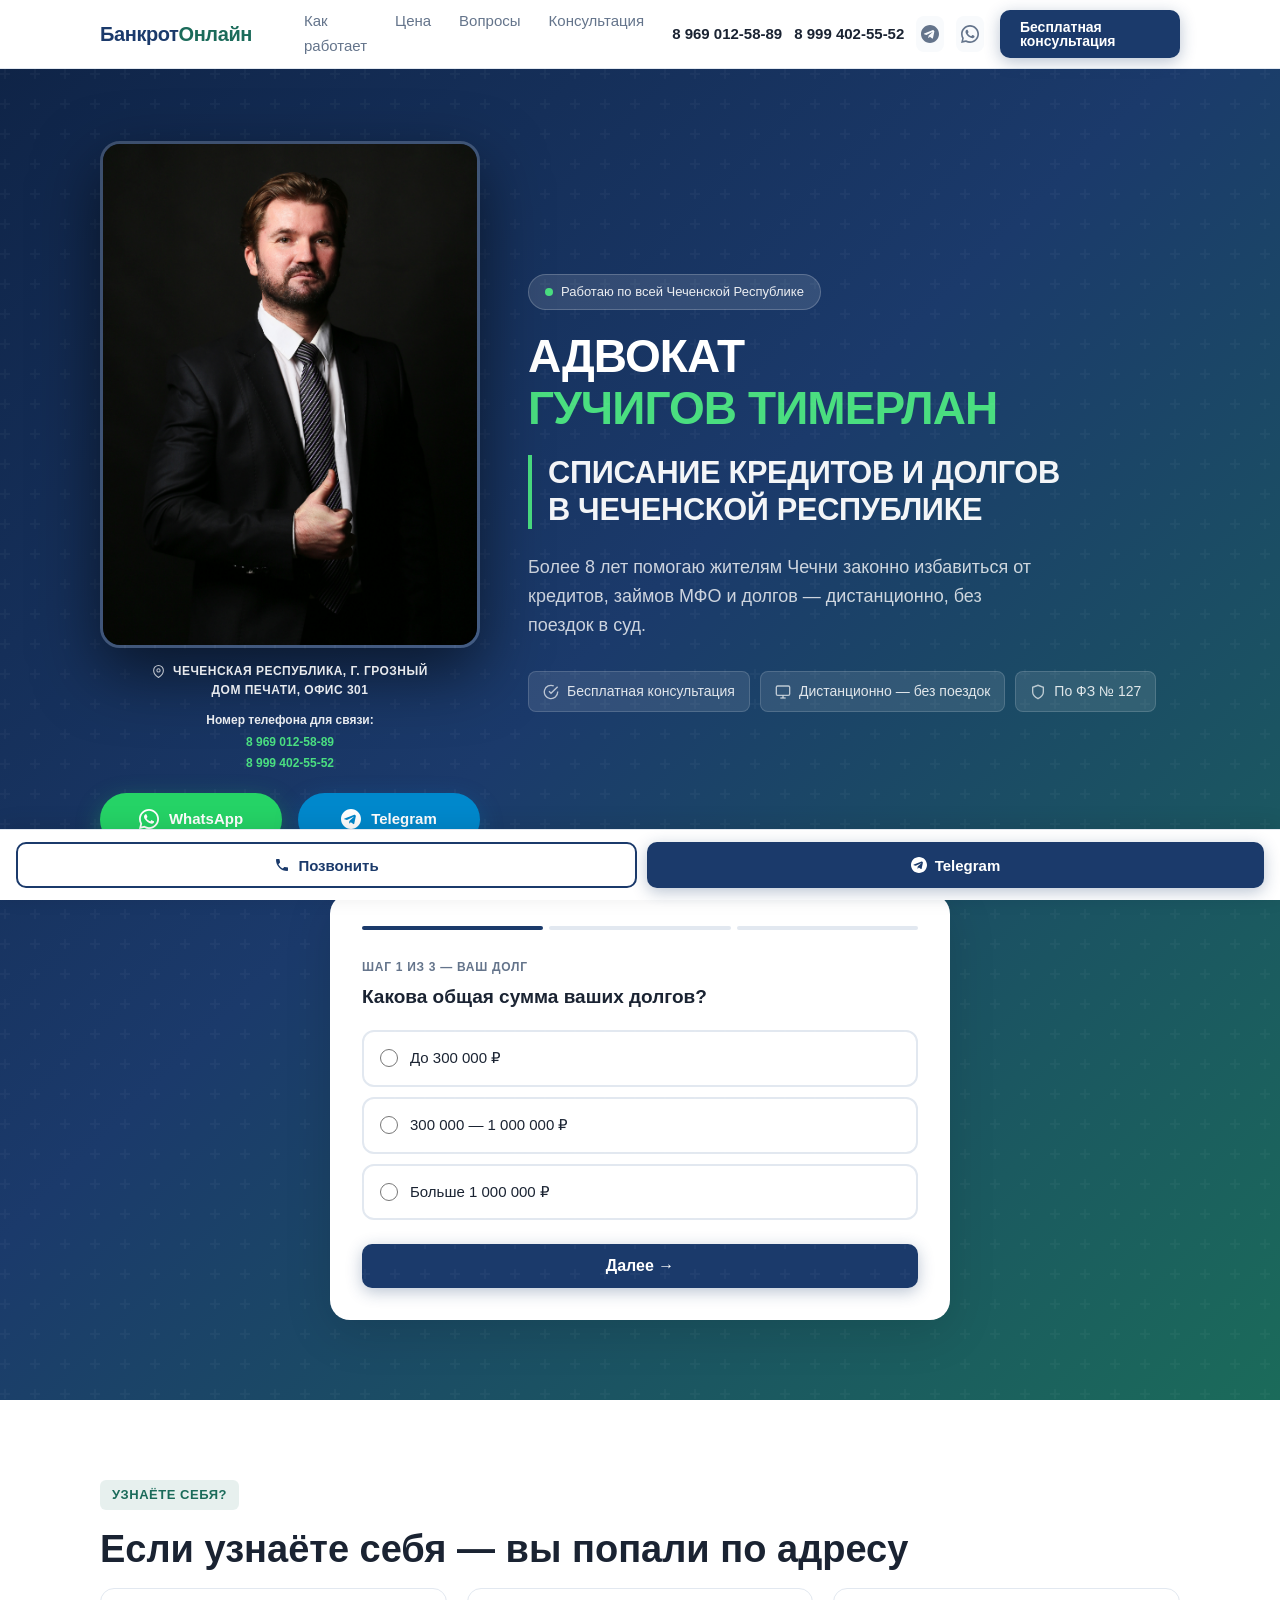
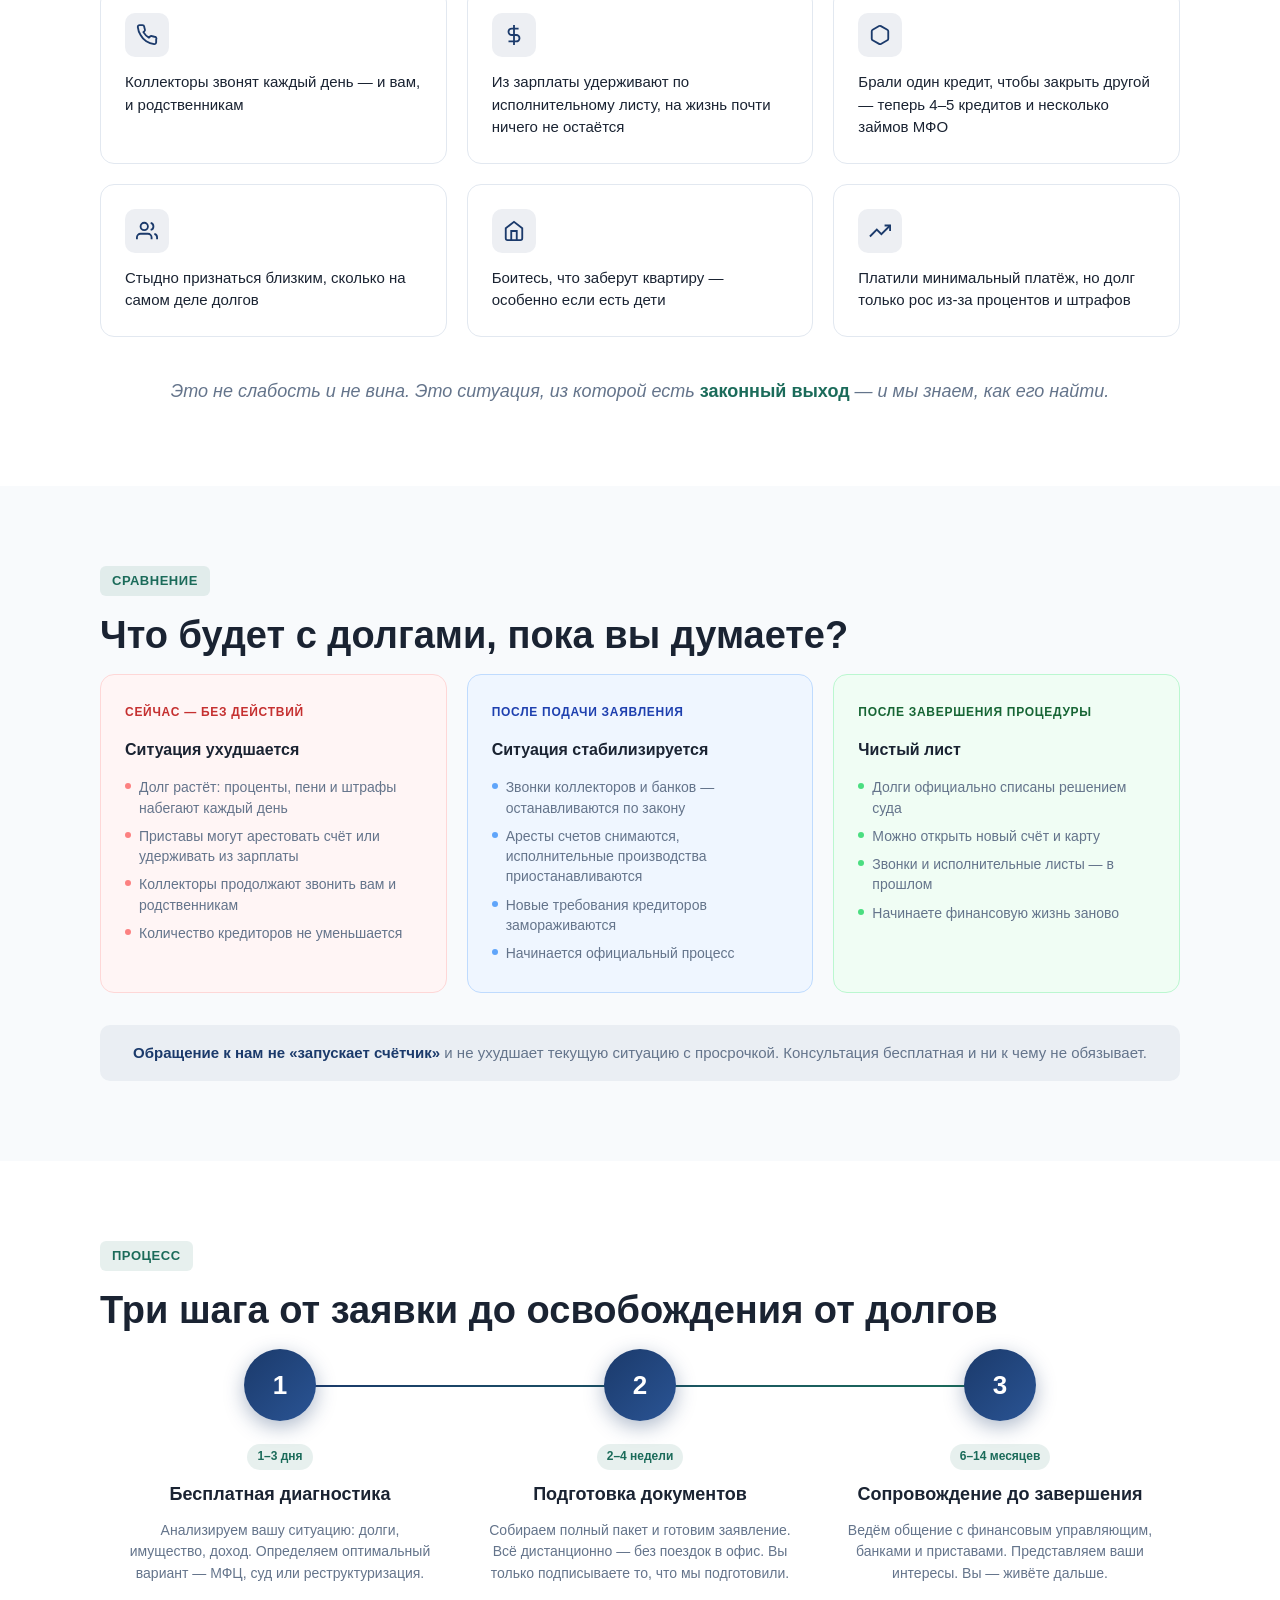
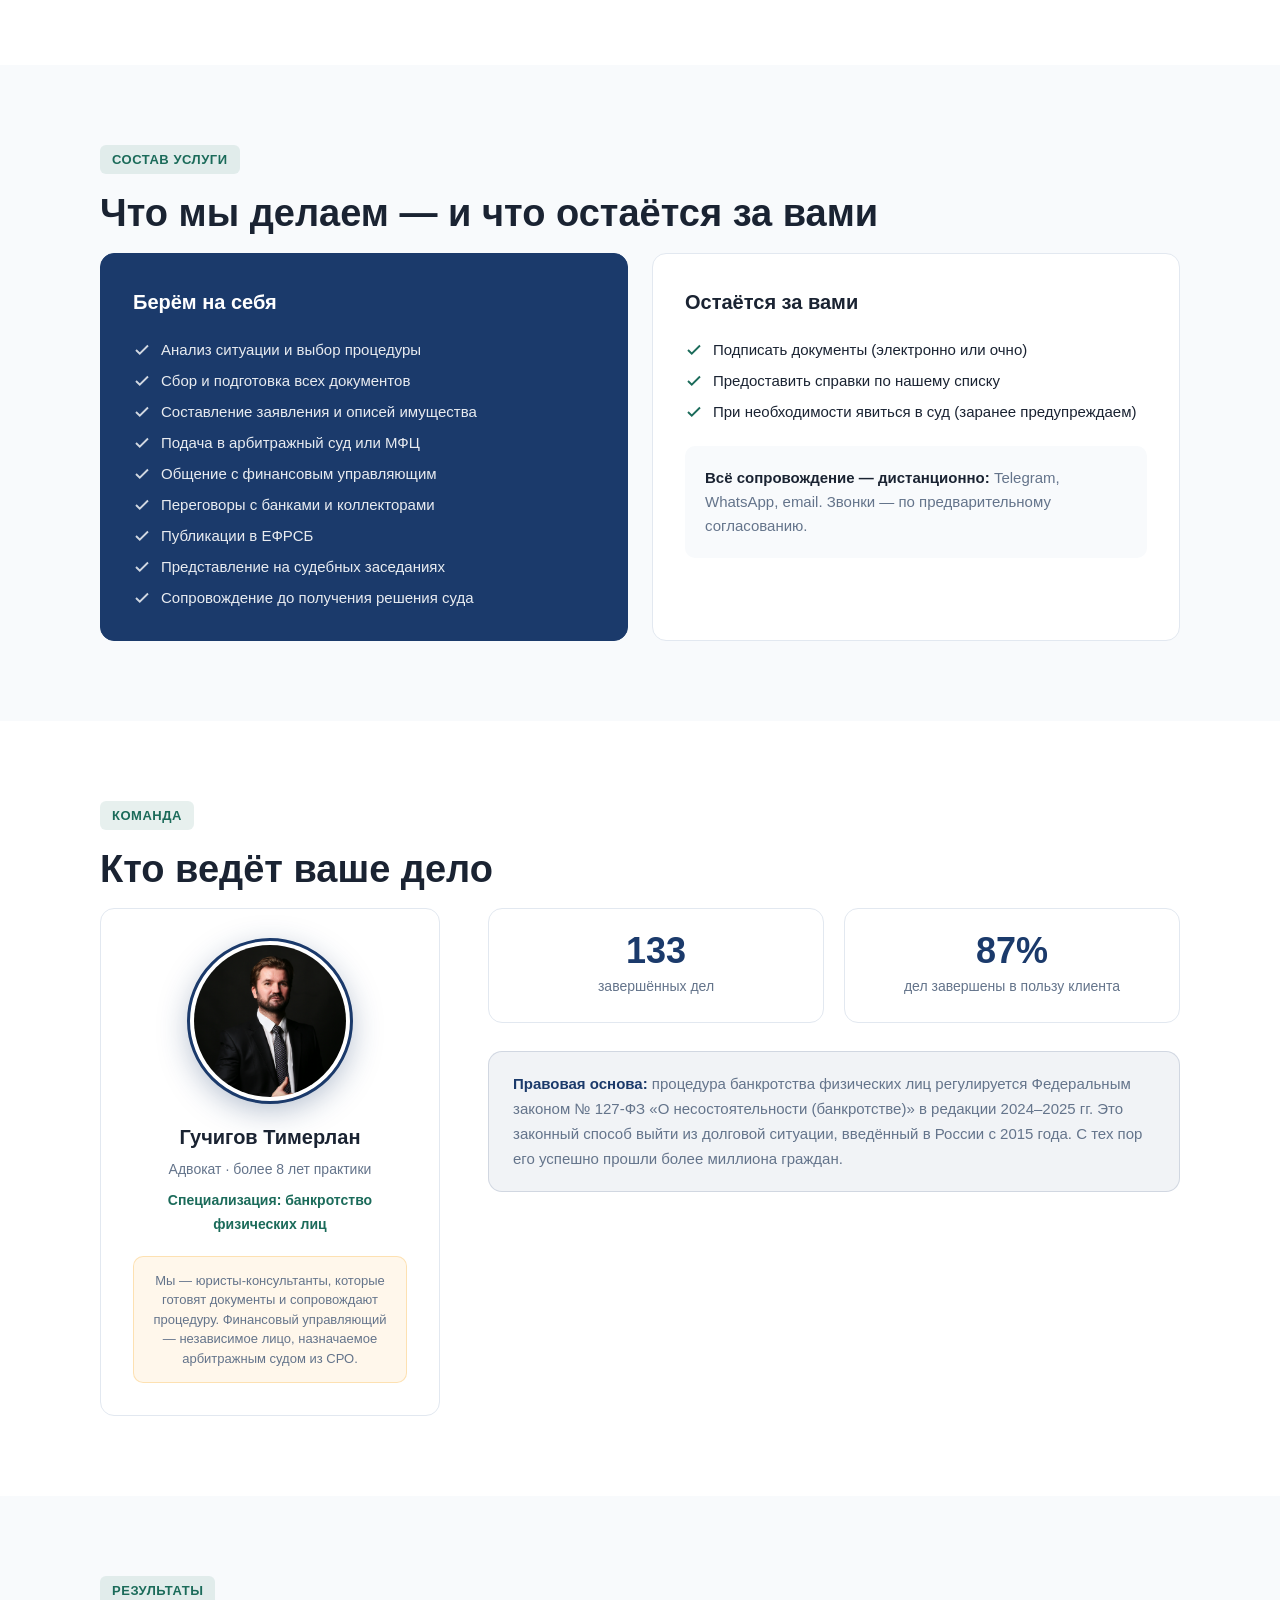
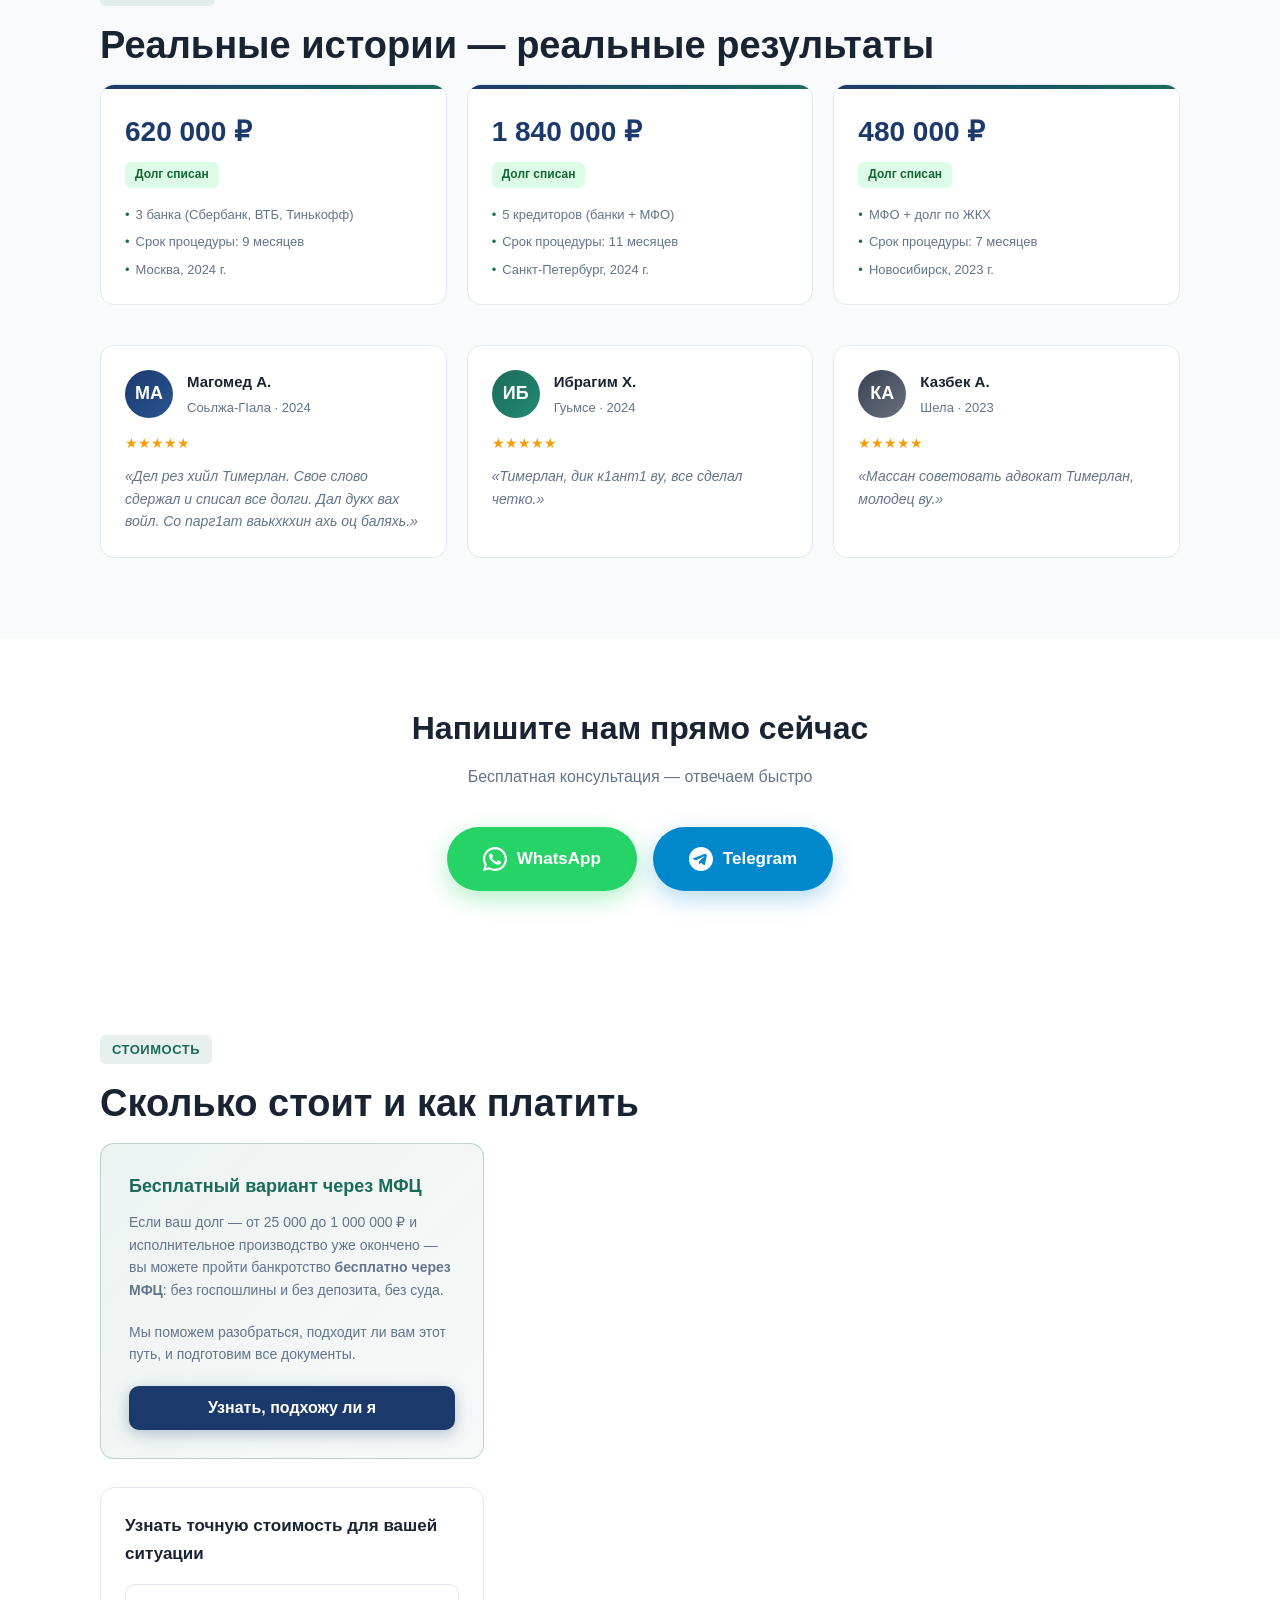
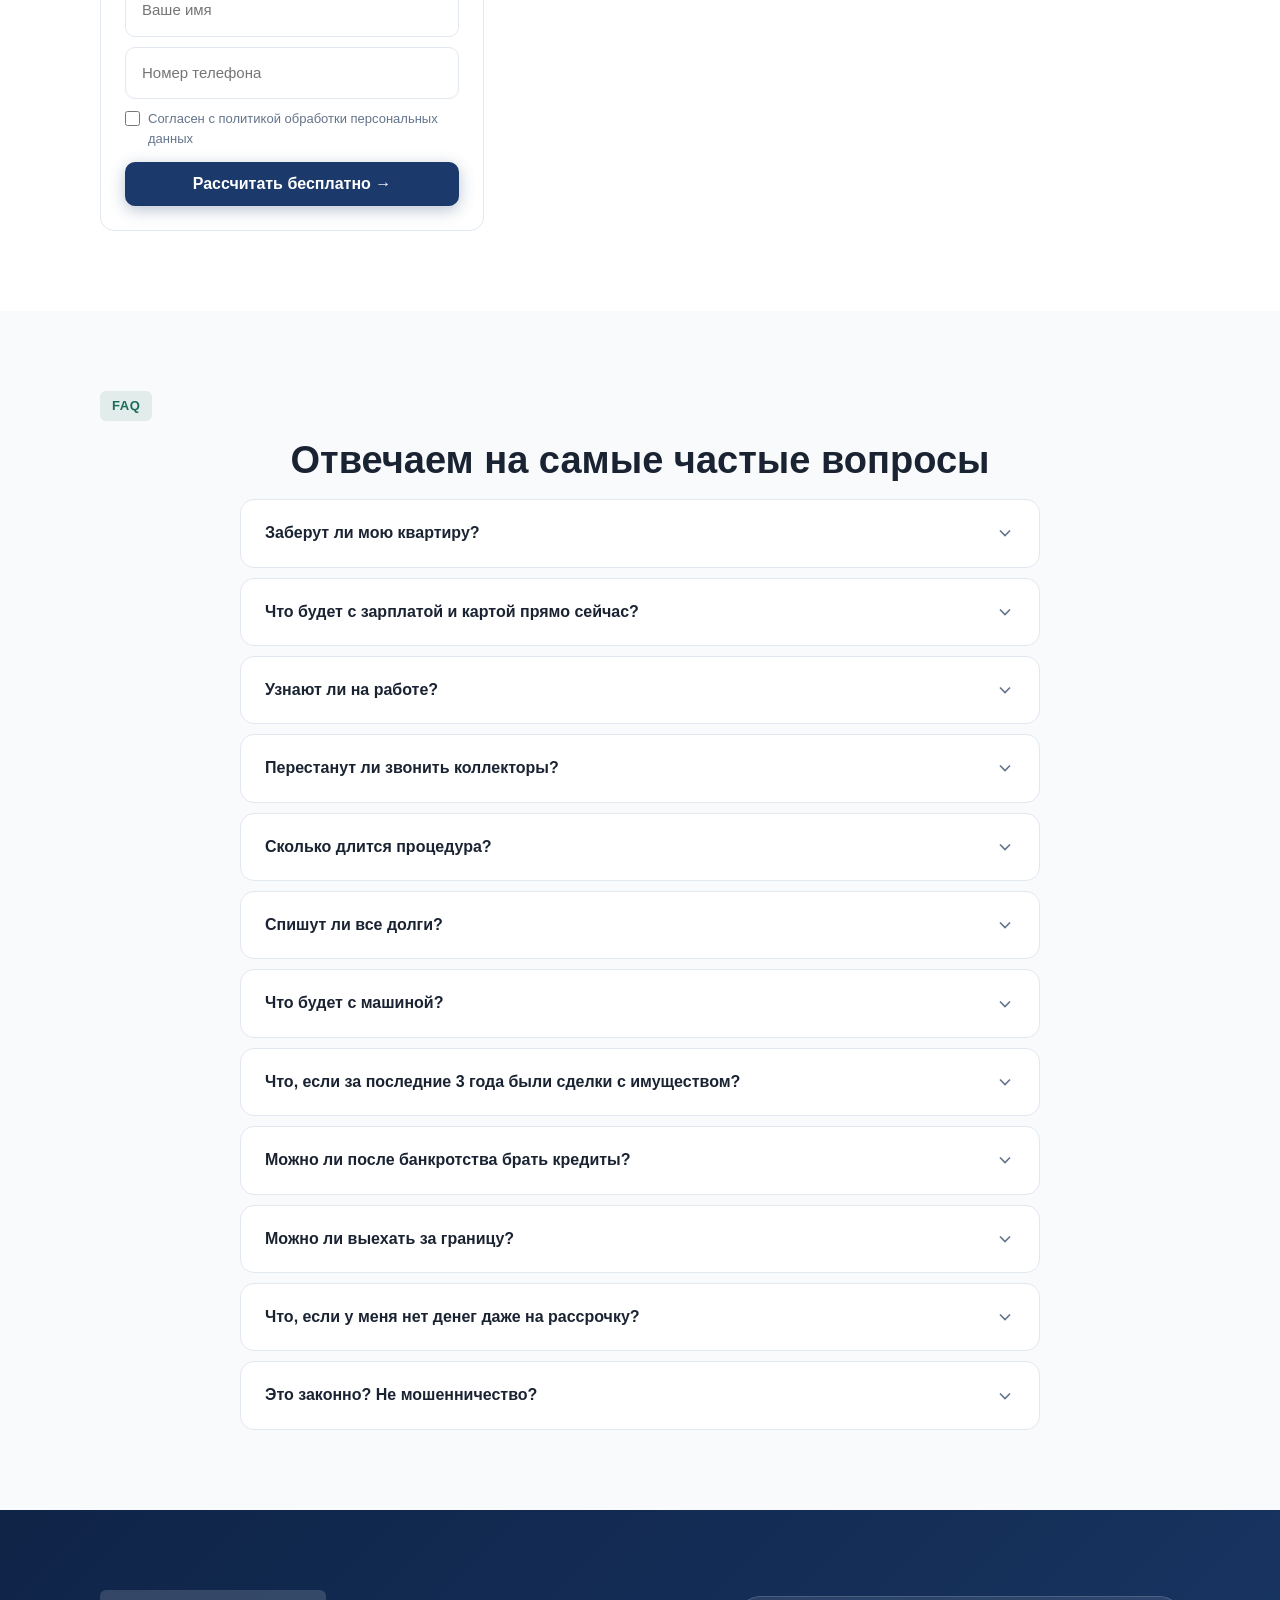
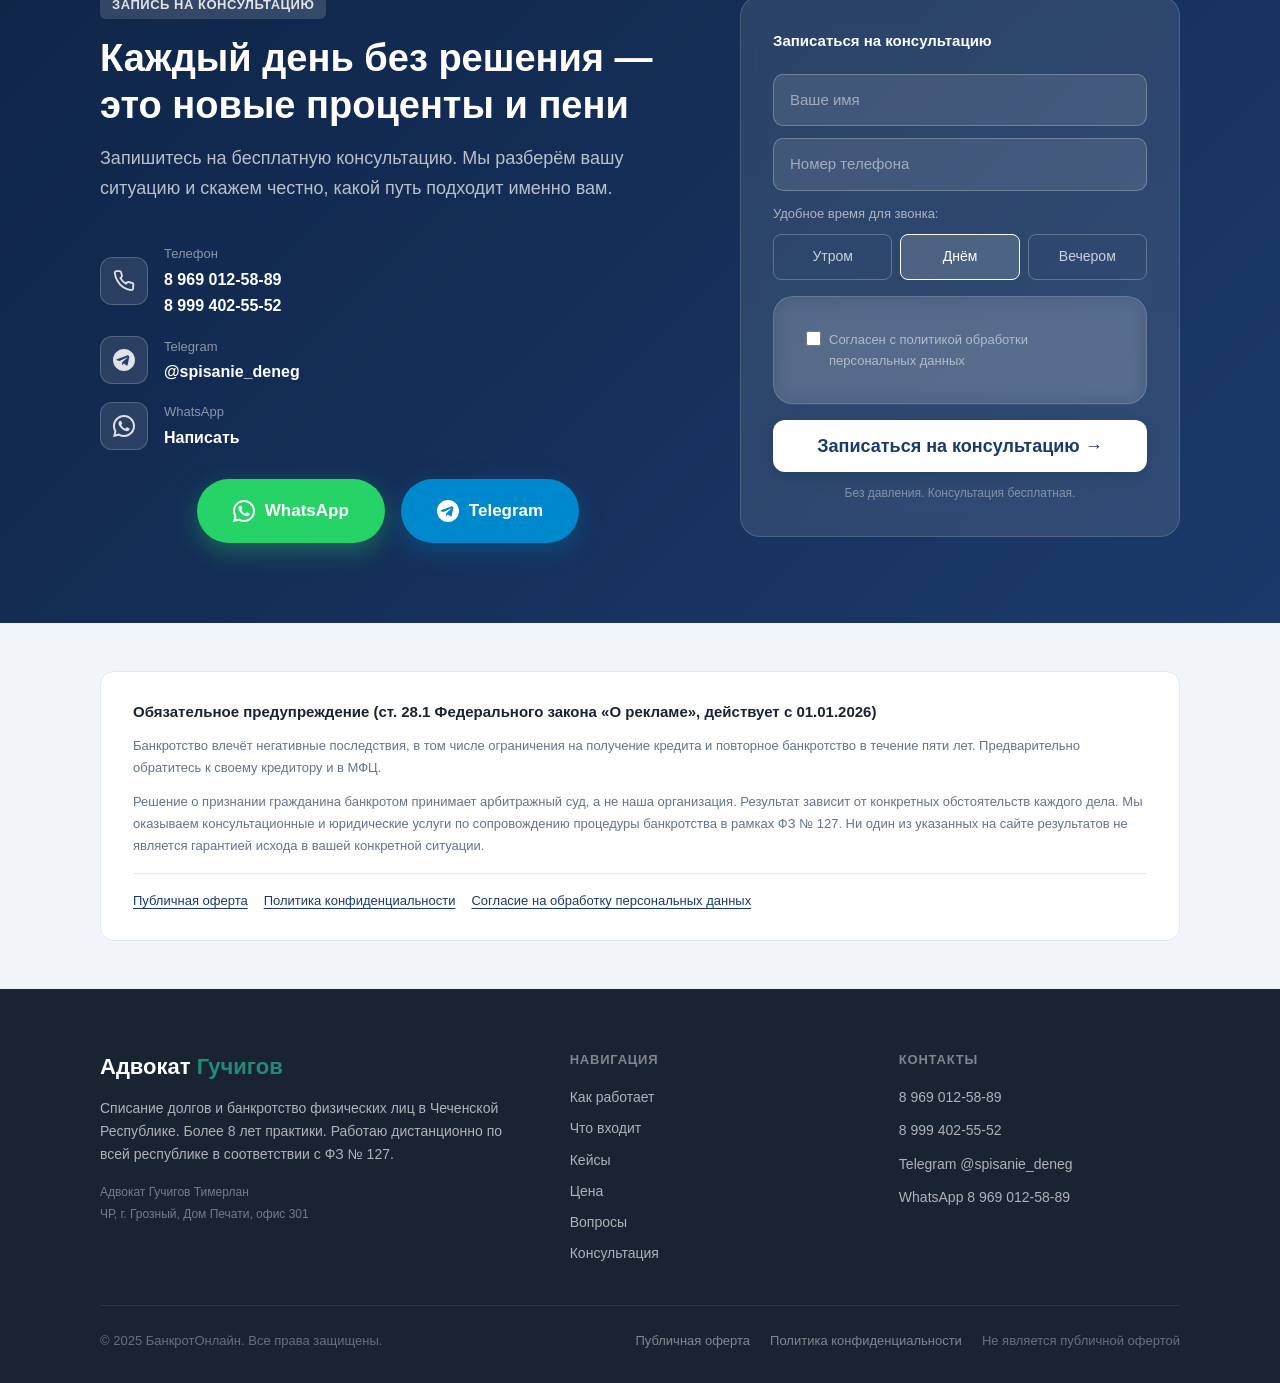
==== index.html @ 447b552f "Add phone numbers below address in hero photo block Co-Authored-By: Claude Sonnet 4.6 <noreply@anthr" ====
<!DOCTYPE html>
<html lang="ru">
<head>
<meta charset="UTF-8">
<meta name="viewport" content="width=device-width, initial-scale=1.0">
<title>Банкротство физических лиц онлайн — бесплатная консультация</title>
<meta name="description" content="Помогаем физическим лицам пройти процедуру банкротства дистанционно. Бесплатная консультация. По ФЗ № 127.">
<style>
:root {
  --primary: #1B3A6B;
  --primary-dark: #122952;
  --primary-light: #2A5494;
  --secondary: #1B6B5A;
  --secondary-light: #238A73;
  --bg: #F8FAFC;
  --bg-card: #ffffff;
  --text: #1A2332;
  --text-muted: #64748B;
  --border: #E2E8F0;
  --warning: #F59E0B;
  --shadow-sm: 0 1px 4px rgba(0,0,0,.07);
  --shadow-md: 0 4px 20px rgba(0,0,0,.09);
  --shadow-lg: 0 12px 48px rgba(0,0,0,.13);
  --r: 14px;
}
*,*::before,*::after{box-sizing:border-box;margin:0;padding:0}
html{scroll-behavior:smooth}
body{font-family:-apple-system,BlinkMacSystemFont,'Segoe UI',Roboto,'Helvetica Neue',Arial,sans-serif;font-size:17px;line-height:1.65;color:var(--text);background:var(--bg);overflow-x:hidden}
a{color:inherit;text-decoration:none}
img{max-width:100%;display:block}
button,input,select,textarea{font:inherit}

/* ─── UTILS ─────────────────────────────────── */
.container{width:100%;max-width:1120px;margin:0 auto;padding:0 20px}
.section{padding:80px 0}
.section-alt{background:#fff}
.tag{display:inline-block;font-size:13px;font-weight:600;letter-spacing:.04em;text-transform:uppercase;color:var(--secondary);background:rgba(27,107,90,.1);border-radius:6px;padding:4px 12px;margin-bottom:16px}
.section-title{font-size:clamp(26px,4vw,38px);font-weight:700;line-height:1.22;color:var(--text);margin-bottom:16px}
.section-sub{font-size:18px;color:var(--text-muted);max-width:640px;margin-bottom:48px}
.btn{display:inline-flex;align-items:center;gap:8px;font-size:16px;font-weight:600;border:none;border-radius:10px;padding:14px 28px;cursor:pointer;transition:transform .2s,box-shadow .2s,background .2s;line-height:1}
.btn:hover{transform:translateY(-2px)}
.btn-primary{background:var(--primary);color:#fff;box-shadow:0 4px 16px rgba(27,58,107,.3)}
.btn-primary:hover{background:var(--primary-dark);box-shadow:0 8px 24px rgba(27,58,107,.4)}
.btn-secondary{background:#fff;color:var(--primary);border:2px solid var(--primary)}
.btn-white{background:#fff;color:var(--primary);box-shadow:0 4px 16px rgba(0,0,0,.15)}
.btn-white:hover{box-shadow:0 8px 24px rgba(0,0,0,.22)}
.btn-lg{font-size:18px;padding:17px 36px;border-radius:12px}
.fade-up{opacity:0;transform:translateY(28px);transition:opacity .6s ease,transform .6s ease}
.fade-up.visible{opacity:1;transform:none}

/* ─── HEADER ─────────────────────────────────── */
.header{position:sticky;top:0;z-index:100;background:#fff;border-bottom:1px solid var(--border);transition:box-shadow .3s}
.header.scrolled{box-shadow:var(--shadow-md)}
.header-inner{display:flex;align-items:center;gap:16px;height:68px}
.logo{font-size:20px;font-weight:800;color:var(--primary);letter-spacing:-.02em;white-space:nowrap}
.logo span{color:var(--secondary)}
.nav{display:flex;gap:4px;margin-left:24px}
.nav a{font-size:15px;font-weight:500;color:var(--text-muted);padding:6px 12px;border-radius:8px;transition:color .2s,background .2s}
.nav a:hover{color:var(--primary);background:var(--bg)}
.header-contacts{display:flex;align-items:center;gap:12px;margin-left:auto}
.header-phone{font-size:15px;font-weight:600;color:var(--text);white-space:nowrap}
.icon-btn{width:36px;height:36px;border-radius:8px;background:var(--bg);display:flex;align-items:center;justify-content:center;color:var(--text-muted);transition:background .2s,color .2s}
.icon-btn:hover{background:var(--primary);color:#fff}
.burger{display:none;flex-direction:column;gap:5px;cursor:pointer;padding:6px;border-radius:8px;background:none;border:none}
.burger span{display:block;width:22px;height:2px;background:var(--text);border-radius:2px;transition:transform .3s,opacity .3s}
.mobile-nav{display:none;position:fixed;inset:68px 0 0 0;background:#fff;z-index:99;padding:24px 20px;flex-direction:column;gap:8px;border-top:1px solid var(--border)}
.mobile-nav.open{display:flex}
.mobile-nav a{font-size:18px;font-weight:500;padding:12px 16px;border-radius:10px;color:var(--text);transition:background .2s}
.mobile-nav a:hover{background:var(--bg)}
.mobile-nav .btn{margin-top:8px;width:100%;justify-content:center}

/* ─── MOBILE STICKY BAR ──────────────────────── */
.sticky-bar{display:none;position:fixed;bottom:0;left:0;right:0;z-index:200;padding:12px 16px;background:#fff;border-top:1px solid var(--border);gap:10px;box-shadow:0 -4px 20px rgba(0,0,0,.1)}
.sticky-bar .btn{flex:1;justify-content:center;font-size:15px;padding:13px 16px}
@media(max-width:768px){.sticky-bar{display:flex}}

/* ─── HERO ───────────────────────────────────── */
.hero{background:linear-gradient(135deg,#0F2447 0%,#1B3A6B 45%,#1B6B5A 100%);padding:72px 0 80px;overflow:hidden;position:relative}
.hero::before{content:'';position:absolute;inset:0;background:url("data:image/svg+xml,%3Csvg width='60' height='60' viewBox='0 0 60 60' xmlns='http://www.w3.org/2000/svg'%3E%3Cg fill='none' fill-rule='evenodd'%3E%3Cg fill='%23ffffff' fill-opacity='0.03'%3E%3Cpath d='M36 34v-4h-2v4h-4v2h4v4h2v-4h4v-2h-4zm0-30V0h-2v4h-4v2h4v4h2V6h4V4h-4zM6 34v-4H4v4H0v2h4v4h2v-4h4v-2H6zM6 4V0H4v4H0v2h4v4h2V6h4V4H6z'/%3E%3C/g%3E%3C/g%3E%3C/svg%3E")}
.hero-grid{display:grid;grid-template-columns:380px 1fr;gap:48px;align-items:center}
.hero-label{display:inline-flex;align-items:center;gap:8px;background:rgba(255,255,255,.12);border:1px solid rgba(255,255,255,.2);border-radius:100px;padding:6px 16px;font-size:13px;font-weight:500;color:rgba(255,255,255,.9);margin-bottom:20px}
.hero-label::before{content:'';width:8px;height:8px;border-radius:50%;background:#4ADE80;flex-shrink:0}
.hero-photo-block{position:relative}
.hero-photo-wrap{width:100%;aspect-ratio:3/4;overflow:hidden;border-radius:20px;box-shadow:0 24px 64px rgba(0,0,0,.55);border:3px solid rgba(255,255,255,.18)}
.hero-photo-wrap img{width:100%;height:100%;object-fit:cover;object-position:center top}
.hero-name-big{font-size:clamp(48px,5.5vw,80px);font-weight:900;color:#fff;line-height:.95;letter-spacing:-.03em;text-transform:uppercase;margin-bottom:16px}
.hero-name-big span{color:#4ADE80}
.hero-region{font-size:clamp(20px,2.4vw,32px);font-weight:800;color:rgba(255,255,255,.95);line-height:1.2;letter-spacing:-.01em;text-transform:uppercase;border-left:4px solid #4ADE80;padding-left:16px;margin-bottom:24px}
.hero h1{font-size:clamp(28px,4.2vw,46px);font-weight:800;line-height:1.15;color:#fff;margin-bottom:20px;letter-spacing:-.02em}
.hero-sub{font-size:18px;color:rgba(255,255,255,.78);line-height:1.6;margin-bottom:32px;max-width:520px}
.hero-badges{display:flex;flex-wrap:wrap;gap:10px}
.hero-badge{display:flex;align-items:center;gap:8px;background:rgba(255,255,255,.1);border:1px solid rgba(255,255,255,.15);border-radius:8px;padding:8px 14px;font-size:14px;color:rgba(255,255,255,.85);font-weight:500}
.hero-badge svg{flex-shrink:0;opacity:.8}

/* ─── CALCULATOR CARD ────────────────────────── */
.calc-card{background:#fff;border-radius:20px;padding:32px;box-shadow:var(--shadow-lg);max-width:620px;margin:48px auto 0}
.calc-progress{display:flex;gap:6px;margin-bottom:28px}
.calc-progress-dot{height:4px;flex:1;border-radius:4px;background:var(--border);transition:background .3s}
.calc-progress-dot.active{background:var(--primary)}
.calc-progress-dot.done{background:var(--secondary)}
.calc-step{display:none}
.calc-step.active{display:block}
.calc-step-label{font-size:12px;font-weight:600;text-transform:uppercase;letter-spacing:.06em;color:var(--text-muted);margin-bottom:8px}
.calc-question{font-size:19px;font-weight:700;color:var(--text);margin-bottom:20px;line-height:1.3}
.calc-options{display:flex;flex-direction:column;gap:10px}
.calc-option{display:flex;align-items:center;gap:12px;padding:14px 16px;border:2px solid var(--border);border-radius:12px;cursor:pointer;transition:border-color .2s,background .2s;font-size:15px;font-weight:500;color:var(--text);background:#fff}
.calc-option:hover{border-color:var(--primary);background:rgba(27,58,107,.04)}
.calc-option input{accent-color:var(--primary);width:18px;height:18px;flex-shrink:0}
.calc-option.selected{border-color:var(--primary);background:rgba(27,58,107,.06)}
.calc-hint{margin-top:8px;padding:10px 14px;background:rgba(27,107,90,.08);border-left:3px solid var(--secondary);border-radius:6px;font-size:13px;color:var(--secondary);font-weight:500;display:none}
.calc-hint.show{display:block}
.calc-nav{display:flex;gap:10px;margin-top:24px}
.btn-back{background:var(--bg);color:var(--text-muted);border:1.5px solid var(--border)}
.btn-back:hover{background:var(--border);transform:none}
.calc-result{display:none;text-align:center;padding:8px 0}
.calc-result.show{display:block}
.calc-result-icon{width:56px;height:56px;border-radius:50%;background:rgba(27,107,90,.1);display:flex;align-items:center;justify-content:center;margin:0 auto 16px}
.calc-result-title{font-size:20px;font-weight:700;color:var(--text);margin-bottom:8px;line-height:1.3}
.calc-result-sub{font-size:15px;color:var(--text-muted);margin-bottom:24px}
.calc-form input{width:100%;padding:13px 16px;border:1.5px solid var(--border);border-radius:10px;font-size:15px;color:var(--text);margin-bottom:10px;transition:border-color .2s;outline:none}
.calc-form input:focus{border-color:var(--primary)}
.calc-form .pd-check{display:flex;align-items:flex-start;gap:8px;font-size:13px;color:var(--text-muted);margin-bottom:14px;cursor:pointer}
.calc-form .pd-check input{width:16px;height:16px;flex-shrink:0;margin-top:2px;accent-color:var(--primary)}
.calc-success{display:none;text-align:center;padding:16px 0}
.calc-success.show{display:block}
.calc-success svg{margin:0 auto 12px}
.calc-success h3{font-size:20px;font-weight:700;margin-bottom:8px}
.calc-success p{color:var(--text-muted);font-size:15px}

/* ─── PAIN ───────────────────────────────────── */
.pain-grid{display:grid;grid-template-columns:repeat(3,1fr);gap:20px}
.pain-card{background:#fff;border-radius:var(--r);padding:24px;border:1px solid var(--border);transition:box-shadow .25s,transform .25s}
.pain-card:hover{box-shadow:var(--shadow-md);transform:translateY(-4px)}
.pain-icon{width:44px;height:44px;border-radius:10px;background:rgba(27,58,107,.08);display:flex;align-items:center;justify-content:center;margin-bottom:14px;color:var(--primary)}
.pain-card p{font-size:15px;color:var(--text);line-height:1.5;font-weight:500}
.pain-footer{text-align:center;margin-top:40px;font-size:18px;color:var(--text-muted);font-style:italic}
.pain-footer strong{color:var(--secondary);font-style:normal}

/* ─── NOW TABLE ──────────────────────────────── */
.now-grid{display:grid;grid-template-columns:repeat(3,1fr);gap:20px}
.now-card{border-radius:var(--r);padding:28px 24px}
.now-card.bad{background:#FFF5F5;border:1px solid #FED7D7}
.now-card.mid{background:#EFF6FF;border:1px solid #BFDBFE}
.now-card.good{background:#F0FDF4;border:1px solid #BBF7D0}
.now-card-label{font-size:12px;font-weight:700;text-transform:uppercase;letter-spacing:.06em;margin-bottom:14px}
.now-card.bad .now-card-label{color:#C53030}
.now-card.mid .now-card-label{color:#1E40AF}
.now-card.good .now-card-label{color:#166534}
.now-card h3{font-size:16px;font-weight:700;margin-bottom:14px;color:var(--text)}
.now-list{list-style:none;display:flex;flex-direction:column;gap:8px}
.now-list li{font-size:14px;color:var(--text-muted);display:flex;gap:8px;align-items:flex-start;line-height:1.45}
.now-list li::before{content:'';flex-shrink:0;margin-top:6px;width:6px;height:6px;border-radius:50%}
.now-card.bad .now-list li::before{background:#FC8181}
.now-card.mid .now-list li::before{background:#60A5FA}
.now-card.good .now-list li::before{background:#4ADE80}
.now-note{margin-top:32px;padding:16px 20px;background:rgba(27,58,107,.06);border-radius:10px;font-size:15px;color:var(--text-muted);text-align:center}
.now-note strong{color:var(--primary)}

/* ─── STEPS ──────────────────────────────────── */
.steps-grid{display:grid;grid-template-columns:repeat(3,1fr);gap:0;position:relative}
.steps-grid::before{content:'';position:absolute;top:36px;left:calc(16.666% + 20px);right:calc(16.666% + 20px);height:2px;background:linear-gradient(90deg,var(--primary),var(--secondary));z-index:0}
.step-card{text-align:center;padding:0 24px;position:relative;z-index:1}
.step-num{width:72px;height:72px;border-radius:50%;background:linear-gradient(135deg,var(--primary),var(--primary-light));color:#fff;font-size:26px;font-weight:800;display:flex;align-items:center;justify-content:center;margin:0 auto 20px;box-shadow:0 6px 20px rgba(27,58,107,.35);position:relative;animation:pulse-ring 3s infinite}
@keyframes pulse-ring{0%,100%{box-shadow:0 6px 20px rgba(27,58,107,.35),0 0 0 0 rgba(27,58,107,.2)}50%{box-shadow:0 6px 20px rgba(27,58,107,.35),0 0 0 12px rgba(27,58,107,0)}}
.step-time{display:inline-block;font-size:12px;font-weight:600;color:var(--secondary);background:rgba(27,107,90,.1);border-radius:100px;padding:3px 10px;margin-bottom:10px}
.step-title{font-size:18px;font-weight:700;margin-bottom:10px}
.step-desc{font-size:14px;color:var(--text-muted);line-height:1.55}

/* ─── OFFERING ───────────────────────────────── */
.offering-grid{display:grid;grid-template-columns:1fr 1fr;gap:24px}
.offering-card{background:#fff;border-radius:var(--r);padding:32px;border:1px solid var(--border)}
.offering-card.primary{background:var(--primary);border-color:var(--primary)}
.offering-card h3{font-size:20px;font-weight:700;margin-bottom:20px}
.offering-card.primary h3{color:#fff}
.check-list{list-style:none;display:flex;flex-direction:column;gap:10px}
.check-list li{display:flex;gap:10px;align-items:flex-start;font-size:15px;line-height:1.4}
.check-list li svg{flex-shrink:0;margin-top:2px}
.offering-card.primary .check-list li{color:rgba(255,255,255,.9)}
.offering-card.secondary .check-list li svg{color:var(--secondary)}

/* ─── EXPERTISE ──────────────────────────────── */
.expertise-layout{display:grid;grid-template-columns:340px 1fr;gap:48px;align-items:start}
.expert-card{background:#fff;border-radius:var(--r);padding:32px;border:1px solid var(--border);text-align:center}
.expert-avatar{width:160px;height:160px;border-radius:50%;margin:0 auto 20px;overflow:hidden;box-shadow:0 8px 32px rgba(27,58,107,.35);border:4px solid #fff;outline:3px solid var(--primary)}
.expert-avatar img{width:100%;height:100%;object-fit:cover;object-position:center top}
.expert-name{font-size:20px;font-weight:700;margin-bottom:4px}
.expert-status{font-size:14px;color:var(--text-muted);margin-bottom:8px}
.expert-spec{font-size:14px;color:var(--secondary);font-weight:600}
.stats-grid{display:grid;grid-template-columns:repeat(2,1fr);gap:20px;margin-bottom:28px}
.stat-card{background:#fff;border-radius:var(--r);padding:24px;border:1px solid var(--border);text-align:center}
.stat-number{font-size:36px;font-weight:800;color:var(--primary);line-height:1;margin-bottom:6px}
.stat-label{font-size:14px;color:var(--text-muted)}
.law-badge{background:rgba(27,58,107,.06);border-radius:var(--r);padding:20px 24px;border:1px solid rgba(27,58,107,.15)}
.law-badge p{font-size:15px;color:var(--text-muted)}
.law-badge strong{color:var(--primary)}
.disclaimer-box{background:rgba(245,158,11,.08);border:1px solid rgba(245,158,11,.25);border-radius:10px;padding:14px 16px;margin-top:20px;font-size:13px;color:var(--text-muted);line-height:1.5}

/* ─── CASES ──────────────────────────────────── */
.cases-grid{display:grid;grid-template-columns:repeat(3,1fr);gap:20px;margin-bottom:40px}
.case-card{background:#fff;border-radius:var(--r);padding:24px;border:1px solid var(--border);position:relative;overflow:hidden;transition:box-shadow .25s,transform .25s}
.case-card:hover{box-shadow:var(--shadow-md);transform:translateY(-4px)}
.case-card::before{content:'';position:absolute;top:0;left:0;right:0;height:4px;background:linear-gradient(90deg,var(--primary),var(--secondary))}
.case-amount{font-size:28px;font-weight:800;color:var(--primary);margin-bottom:4px}
.case-result{display:inline-block;font-size:12px;font-weight:700;color:#166534;background:#DCFCE7;border-radius:6px;padding:3px 10px;margin-bottom:16px}
.case-meta{display:flex;flex-direction:column;gap:6px}
.case-meta span{font-size:13px;color:var(--text-muted);display:flex;gap:6px;align-items:center}
.case-meta span::before{content:'•';color:var(--secondary)}

.reviews-grid{display:grid;grid-template-columns:repeat(3,1fr);gap:20px}
.review-card{background:#fff;border-radius:var(--r);padding:24px;border:1px solid var(--border);transition:box-shadow .25s}
.review-card:hover{box-shadow:var(--shadow-sm)}
.review-header{display:flex;align-items:center;gap:14px;margin-bottom:14px}
.review-avatar{width:48px;height:48px;border-radius:50%;display:flex;align-items:center;justify-content:center;font-size:18px;font-weight:700;color:#fff;flex-shrink:0}
.review-name{font-weight:700;font-size:15px;margin-bottom:2px}
.review-meta{font-size:13px;color:var(--text-muted)}
.review-stars{color:#F59E0B;font-size:14px;margin-bottom:10px}
.review-text{font-size:14px;color:var(--text-muted);line-height:1.6;font-style:italic}

/* ─── PRICE ──────────────────────────────────── */
.price-layout{display:grid;grid-template-columns:1fr 1fr;gap:32px;align-items:start;max-width:800px}
.price-table{background:#fff;border-radius:var(--r);overflow:hidden;border:1px solid var(--border)}
.price-row{display:flex;justify-content:space-between;align-items:center;padding:16px 24px;border-bottom:1px solid var(--border);font-size:15px}
.price-row:last-child{border-bottom:none}
.price-row.total{background:rgba(27,58,107,.04);font-weight:700;font-size:16px}
.price-row .amount{font-weight:700;color:var(--primary);white-space:nowrap}
.price-row.total .amount{font-size:20px}
.installment-note{margin-top:16px;padding:16px 20px;background:#fff;border-radius:10px;border:1px solid var(--border);font-size:14px;color:var(--text-muted)}
.installment-note strong{color:var(--text)}
.mfc-card{background:linear-gradient(135deg,rgba(27,107,90,.08),rgba(27,107,90,.04));border:1.5px solid rgba(27,107,90,.25);border-radius:var(--r);padding:28px}
.mfc-card h3{font-size:18px;font-weight:700;color:var(--secondary);margin-bottom:10px}
.mfc-card p{font-size:14px;color:var(--text-muted);line-height:1.6;margin-bottom:20px}
.price-disclaimer{margin-top:24px;font-size:13px;color:var(--text-muted);line-height:1.6}

/* ─── PRICE FORM ─────────────────────────────── */
.price-form{margin-top:28px;background:#fff;border-radius:var(--r);padding:24px;border:1px solid var(--border)}
.price-form h3{font-size:17px;font-weight:700;margin-bottom:16px}

/* ─── FAQ ────────────────────────────────────── */
.faq-list{display:flex;flex-direction:column;gap:10px;max-width:800px;margin:0 auto}
.faq-item{background:#fff;border-radius:var(--r);border:1px solid var(--border);overflow:hidden;transition:box-shadow .2s}
.faq-item.open{box-shadow:var(--shadow-sm)}
.faq-q{display:flex;justify-content:space-between;align-items:center;padding:20px 24px;cursor:pointer;font-size:16px;font-weight:600;gap:16px;user-select:none}
.faq-q svg{flex-shrink:0;transition:transform .3s;color:var(--text-muted)}
.faq-item.open .faq-q svg{transform:rotate(180deg);color:var(--primary)}
.faq-item.open .faq-q{color:var(--primary)}
.faq-a{max-height:0;overflow:hidden;transition:max-height .4s ease}
.faq-item.open .faq-a{max-height:400px}
.faq-a-inner{padding:0 24px 20px;font-size:15px;color:var(--text-muted);line-height:1.65;border-top:1px solid var(--border);padding-top:16px}

/* ─── FINAL CTA ──────────────────────────────── */
.cta-section{background:linear-gradient(135deg,#0F2447,#1B3A6B);padding:80px 0}
.cta-section .section-title{color:#fff}
.cta-section .section-sub{color:rgba(255,255,255,.7);margin-bottom:40px}
.cta-layout{display:grid;grid-template-columns:1fr 440px;gap:64px;align-items:center}
.cta-form{background:rgba(255,255,255,.1);backdrop-filter:blur(10px);border:1px solid rgba(255,255,255,.15);border-radius:20px;padding:32px}
.cta-form input{width:100%;padding:13px 16px;border:1.5px solid rgba(255,255,255,.25);border-radius:10px;font-size:15px;color:#fff;background:rgba(255,255,255,.1);margin-bottom:12px;outline:none;transition:border-color .2s}
.cta-form input::placeholder{color:rgba(255,255,255,.5)}
.cta-form input:focus{border-color:rgba(255,255,255,.6)}
.time-options{display:flex;gap:8px;margin-bottom:16px;flex-wrap:wrap}
.time-opt{flex:1;min-width:80px}
.time-opt input{display:none}
.time-opt label{display:block;text-align:center;padding:10px 8px;border:1.5px solid rgba(255,255,255,.25);border-radius:8px;font-size:14px;color:rgba(255,255,255,.75);cursor:pointer;transition:border-color .2s,background .2s,color .2s;font-weight:500}
.time-opt input:checked+label{border-color:#fff;background:rgba(255,255,255,.15);color:#fff}
.cta-form .pd-check{color:rgba(255,255,255,.55);font-size:13px;display:flex;align-items:flex-start;gap:8px;margin-bottom:16px;cursor:pointer}
.cta-form .pd-check input{width:15px;height:15px;flex-shrink:0;margin-top:2px}
.cta-contacts{display:flex;flex-direction:column;gap:16px}
.cta-contact-item{display:flex;align-items:center;gap:16px;color:rgba(255,255,255,.85);font-size:16px}
.cta-contact-icon{width:48px;height:48px;border-radius:12px;background:rgba(255,255,255,.1);border:1px solid rgba(255,255,255,.2);display:flex;align-items:center;justify-content:center;flex-shrink:0}
.cta-contact-label{font-size:13px;color:rgba(255,255,255,.5);margin-bottom:2px}
.cta-contact-value{font-weight:600}

/* ─── LEGAL ──────────────────────────────────── */
.legal-section{background:#F1F5F9;padding:48px 0}
.legal-box{background:#fff;border-radius:var(--r);padding:28px 32px;border:1px solid var(--border)}
.legal-box h3{font-size:15px;font-weight:700;color:var(--text);margin-bottom:10px}
.legal-box p{font-size:13px;color:var(--text-muted);line-height:1.7;margin-bottom:12px}
.legal-links{display:flex;flex-wrap:wrap;gap:16px;margin-top:16px;padding-top:16px;border-top:1px solid var(--border)}
.legal-links a{font-size:13px;color:var(--primary);text-decoration:underline;text-underline-offset:3px}

/* ─── FOOTER ─────────────────────────────────── */
.footer{background:#1A2332;padding:60px 0 32px;color:rgba(255,255,255,.65)}
.footer-grid{display:grid;grid-template-columns:1.5fr 1fr 1fr;gap:48px;margin-bottom:40px}
.footer-logo{font-size:22px;font-weight:800;color:#fff;margin-bottom:12px}
.footer-logo span{color:var(--secondary-light)}
.footer-desc{font-size:14px;line-height:1.65;margin-bottom:16px}
.footer-requisites{font-size:12px;line-height:1.8;color:rgba(255,255,255,.4)}
.footer h4{font-size:13px;font-weight:700;text-transform:uppercase;letter-spacing:.06em;color:rgba(255,255,255,.45);margin-bottom:16px}
.footer-nav{display:flex;flex-direction:column;gap:8px}
.footer-nav a{font-size:14px;color:rgba(255,255,255,.65);transition:color .2s}
.footer-nav a:hover{color:#fff}
.footer-contacts{display:flex;flex-direction:column;gap:10px}
.footer-contact{font-size:14px}
.footer-contact a{color:rgba(255,255,255,.65);transition:color .2s}
.footer-contact a:hover{color:#fff}
.footer-bottom{border-top:1px solid rgba(255,255,255,.08);padding-top:24px;display:flex;justify-content:space-between;align-items:center;flex-wrap:gap;gap:12px;font-size:13px;color:rgba(255,255,255,.35)}
.footer-bottom a{color:rgba(255,255,255,.45);transition:color .2s}
.footer-bottom a:hover{color:rgba(255,255,255,.75)}

/* ─── FORMS SHARED ───────────────────────────── */
.form-input{width:100%;padding:13px 16px;border:1.5px solid var(--border);border-radius:10px;font-size:15px;color:var(--text);background:#fff;outline:none;transition:border-color .2s;margin-bottom:10px}
.form-input:focus{border-color:var(--primary)}
.form-pd{display:flex;align-items:flex-start;gap:8px;font-size:13px;color:var(--text-muted);margin-bottom:14px;cursor:pointer;line-height:1.5}
.form-pd input{width:15px;height:15px;flex-shrink:0;margin-top:2px;accent-color:var(--primary)}
.form-success{text-align:center;padding:20px 0;display:none}
.form-success.show{display:block}
.form-success svg{margin:0 auto 12px}
.form-success h3{font-size:18px;font-weight:700;margin-bottom:6px}
.form-success p{font-size:14px;color:var(--text-muted)}

/* ─── RESPONSIVE ─────────────────────────────── */
@media(max-width:1024px){
  .hero-grid{grid-template-columns:280px 1fr;gap:32px}
  .hero-name-big{font-size:40px}
  .hero-region{font-size:18px}
  .expertise-layout{grid-template-columns:1fr}
  .cta-layout{grid-template-columns:1fr}
  .footer-grid{grid-template-columns:1fr 1fr}
}
@media(max-width:768px){
  .section{padding:56px 0}
  .nav{display:none}
  .header-phone{display:none}
  .header-contacts .btn{display:none}
  .burger{display:flex}
  .hero-grid{grid-template-columns:1fr!important}
  .hero-photo-wrap{max-width:320px;margin:0 auto}
  .hero-name-big{font-size:36px}
  .hero-region{font-size:16px}
  .pain-grid{grid-template-columns:1fr 1fr}
  .now-grid{grid-template-columns:1fr}
  .steps-grid{grid-template-columns:1fr;gap:32px}
  .steps-grid::before{display:none}
  .step-card{padding:0}
  .offering-grid{grid-template-columns:1fr}
  .cases-grid{grid-template-columns:1fr}
  .reviews-grid{grid-template-columns:1fr}
  .price-layout{grid-template-columns:1fr}
  .stats-grid{grid-template-columns:1fr 1fr}
  .cta-layout{grid-template-columns:1fr}
  .footer-grid{grid-template-columns:1fr}
  .footer-bottom{flex-direction:column;text-align:center}
  body{padding-bottom:80px}
}
@media(max-width:480px){
  .pain-grid{grid-template-columns:1fr}
  .stats-grid{grid-template-columns:1fr}
  .hero-badges{flex-direction:column}
  .calc-card{padding:24px 20px}
}

/* ─── MESSENGER BLOCK ────────────────────────── */
.messenger-section{padding:64px 0;background:#fff;text-align:center}
.messenger-title{font-size:clamp(22px,3vw,32px);font-weight:800;color:var(--text);margin-bottom:10px}
.messenger-sub{font-size:16px;color:var(--text-muted);margin-bottom:36px}
.messenger-btns{display:flex;gap:16px;justify-content:center;flex-wrap:wrap}
.btn-wa{display:inline-flex;align-items:center;gap:10px;background:#25D366;color:#fff;font-weight:700;font-size:17px;padding:18px 36px;border-radius:100px;text-decoration:none;box-shadow:0 8px 24px rgba(37,211,102,.35);transition:transform .2s,box-shadow .2s}
.btn-wa:hover{transform:translateY(-2px);box-shadow:0 12px 32px rgba(37,211,102,.45)}
.btn-tg{display:inline-flex;align-items:center;gap:10px;background:#0088CC;color:#fff;font-weight:700;font-size:17px;padding:18px 36px;border-radius:100px;text-decoration:none;box-shadow:0 8px 24px rgba(0,136,204,.3);transition:transform .2s,box-shadow .2s}
.btn-tg:hover{transform:translateY(-2px);box-shadow:0 12px 32px rgba(0,136,204,.4)}
</style>
</head>
<body>

<!-- ═══ HEADER ═══════════════════════════════════ -->
<header class="header" id="header">
  <div class="container">
    <div class="header-inner">
      <a href="#" class="logo">Банкрот<span>Онлайн</span></a>
      <nav class="nav">
        <a href="#how">Как работает</a>
        <a href="#price">Цена</a>
        <a href="#faq">Вопросы</a>
        <a href="#cta">Консультация</a>
      </nav>
      <div class="header-contacts">
        <a href="tel:+79690125889" class="header-phone">8 969 012-58-89</a>
        <a href="tel:+79994025552" class="header-phone">8 999 402-55-52</a>
        <a href="https://t.me/spisanie_deneg" class="icon-btn" title="Telegram" target="_blank">
          <svg width="18" height="18" viewBox="0 0 24 24" fill="currentColor"><path d="M12 0C5.373 0 0 5.373 0 12s5.373 12 12 12 12-5.373 12-12S18.627 0 12 0zm5.894 8.221l-1.97 9.28c-.145.658-.537.818-1.084.508l-3-2.21-1.447 1.394c-.16.16-.295.295-.605.295l.213-3.053 5.56-5.023c.242-.213-.054-.333-.373-.12L7.17 13.168l-2.96-.924c-.643-.204-.657-.643.136-.953l11.57-4.461c.537-.194 1.006.131.978.391z"/></svg>
        </a>
        <a href="https://wa.me/79690125889" class="icon-btn" title="WhatsApp" target="_blank">
          <svg width="18" height="18" viewBox="0 0 24 24" fill="currentColor"><path d="M17.472 14.382c-.297-.149-1.758-.867-2.03-.967-.273-.099-.471-.148-.67.15-.197.297-.767.966-.94 1.164-.173.199-.347.223-.644.075-.297-.15-1.255-.463-2.39-1.475-.883-.788-1.48-1.761-1.653-2.059-.173-.297-.018-.458.13-.606.134-.133.298-.347.446-.52.149-.174.198-.298.298-.497.099-.198.05-.371-.025-.52-.075-.149-.669-1.612-.916-2.207-.242-.579-.487-.5-.669-.51-.173-.008-.371-.01-.57-.01-.198 0-.52.074-.792.372-.272.297-1.04 1.016-1.04 2.479 0 1.462 1.065 2.875 1.213 3.074.149.198 2.096 3.2 5.077 4.487.709.306 1.262.489 1.694.625.712.227 1.36.195 1.871.118.571-.085 1.758-.719 2.006-1.413.248-.694.248-1.289.173-1.413-.074-.124-.272-.198-.57-.347z"/><path d="M12 0C5.373 0 0 5.373 0 12c0 2.123.553 4.116 1.522 5.847L.073 23.927l6.256-1.42A11.93 11.93 0 0012 24c6.627 0 12-5.373 12-12S18.627 0 12 0zm0 21.818a9.806 9.806 0 01-5.006-1.372l-.359-.214-3.713.844.878-3.599-.234-.371A9.794 9.794 0 012.182 12c0-5.421 4.396-9.818 9.818-9.818 5.421 0 9.818 4.397 9.818 9.818 0 5.422-4.397 9.818-9.818 9.818z"/></svg>
        </a>
        <a href="#cta" class="btn btn-primary" style="margin-left:4px;padding:10px 20px;font-size:14px">Бесплатная консультация</a>
      </div>
      <button class="burger" id="burger" aria-label="Меню">
        <span></span><span></span><span></span>
      </button>
    </div>
  </div>
</header>

<nav class="mobile-nav" id="mobileNav">
  <a href="#how" onclick="closeMenu()">Как работает</a>
  <a href="#price" onclick="closeMenu()">Цена</a>
  <a href="#faq" onclick="closeMenu()">Вопросы</a>
  <a href="#cases" onclick="closeMenu()">Кейсы</a>
  <a href="tel:+79690125889" class="btn btn-secondary">☎ 8 969 012-58-89</a>
  <a href="#cta" class="btn btn-primary" onclick="closeMenu()">Бесплатная консультация</a>
</nav>

<!-- Mobile sticky bar -->
<div class="sticky-bar" id="stickyBar" style="display:none">
  <a href="tel:+79690125889" class="btn btn-secondary">
    <svg width="16" height="16" viewBox="0 0 24 24" fill="currentColor"><path d="M6.62 10.79c1.44 2.83 3.76 5.14 6.59 6.59l2.2-2.2c.27-.27.67-.36 1.02-.24 1.12.37 2.33.57 3.57.57.55 0 1 .45 1 1V20c0 .55-.45 1-1 1-9.39 0-17-7.61-17-17 0-.55.45-1 1-1h3.5c.55 0 1 .45 1 1 0 1.25.2 2.45.57 3.57.11.35.03.74-.25 1.02l-2.2 2.2z"/></svg>
    Позвонить
  </a>
  <a href="https://t.me/yourusername" class="btn btn-primary" target="_blank">
    <svg width="16" height="16" viewBox="0 0 24 24" fill="currentColor"><path d="M12 0C5.373 0 0 5.373 0 12s5.373 12 12 12 12-5.373 12-12S18.627 0 12 0zm5.894 8.221l-1.97 9.28c-.145.658-.537.818-1.084.508l-3-2.21-1.447 1.394c-.16.16-.295.295-.605.295l.213-3.053 5.56-5.023c.242-.213-.054-.333-.373-.12L7.17 13.168l-2.96-.924c-.643-.204-.657-.643.136-.953l11.57-4.461c.537-.194 1.006.131.978.391z"/></svg>
    Telegram
  </a>
</div>

<!-- ═══ HERO ══════════════════════════════════════ -->
<section class="hero">
  <div class="container">
    <div class="hero-grid">
      <!-- Фото адвоката — БОЛЬШОЕ, левая сторона -->
      <div class="hero-photo-block">
        <div class="hero-photo-wrap">
          <img src="photo.jpg" alt="Адвокат Гучигов Тимерлан">
        </div>
        <div style="text-align:center;margin-top:14px;color:rgba(255,255,255,.9);font-size:12px;line-height:1.6;text-transform:uppercase;letter-spacing:.04em;font-weight:600">
          <svg width="13" height="13" viewBox="0 0 24 24" fill="none" stroke="currentColor" stroke-width="2" style="vertical-align:middle;margin-right:4px;opacity:.8"><path d="M21 10c0 7-9 13-9 13s-9-6-9-13a9 9 0 0 1 18 0z"/><circle cx="12" cy="10" r="3"/></svg>
          Чеченская Республика, г. Грозный<br>Дом Печати, офис 301
        </div>
        <div style="text-align:center;margin-top:10px;color:rgba(255,255,255,.9);font-size:12px;line-height:1.8;font-weight:600">
          Номер телефона для связи:<br>
          <a href="tel:+79690125889" style="color:#4ADE80;text-decoration:none">8 969 012-58-89</a><br>
          <a href="tel:+79994025552" style="color:#4ADE80;text-decoration:none">8 999 402-55-52</a>
        </div>
        <div class="messenger-btns" style="margin-top:18px;justify-content:center">
          <a href="https://wa.me/79690125889" class="btn-wa" target="_blank" style="flex:1;justify-content:center;padding:14px 20px;font-size:15px">
            <svg width="20" height="20" viewBox="0 0 24 24" fill="currentColor"><path d="M17.472 14.382c-.297-.149-1.758-.867-2.03-.967-.273-.099-.471-.148-.67.15-.197.297-.767.966-.94 1.164-.173.199-.347.223-.644.075-.297-.15-1.255-.463-2.39-1.475-.883-.788-1.48-1.761-1.653-2.059-.173-.297-.018-.458.13-.606.134-.133.298-.347.446-.52.149-.174.198-.298.298-.497.099-.198.05-.371-.025-.52-.075-.149-.669-1.612-.916-2.207-.242-.579-.487-.5-.669-.51-.173-.008-.371-.01-.57-.01-.198 0-.52.074-.792.372-.272.297-1.04 1.016-1.04 2.479 0 1.462 1.065 2.875 1.213 3.074.149.198 2.096 3.2 5.077 4.487.709.306 1.262.489 1.694.625.712.227 1.36.195 1.871.118.571-.085 1.758-.719 2.006-1.413.248-.694.248-1.289.173-1.413-.074-.124-.272-.198-.57-.347z"/><path d="M12 0C5.373 0 0 5.373 0 12c0 2.123.553 4.116 1.522 5.847L.073 23.927l6.256-1.42A11.93 11.93 0 0012 24c6.627 0 12-5.373 12-12S18.627 0 12 0zm0 21.818a9.806 9.806 0 01-5.006-1.372l-.359-.214-3.713.844.878-3.599-.234-.371A9.794 9.794 0 012.182 12c0-5.421 4.396-9.818 9.818-9.818 5.421 0 9.818 4.397 9.818 9.818 0 5.422-4.397 9.818-9.818 9.818z"/></svg>
            WhatsApp
          </a>
          <a href="https://t.me/spisanie_deneg" class="btn-tg" target="_blank" style="flex:1;justify-content:center;padding:14px 20px;font-size:15px">
            <svg width="20" height="20" viewBox="0 0 24 24" fill="currentColor"><path d="M12 0C5.373 0 0 5.373 0 12s5.373 12 12 12 12-5.373 12-12S18.627 0 12 0zm5.894 8.221l-1.97 9.28c-.145.658-.537.818-1.084.508l-3-2.21-1.447 1.394c-.16.16-.295.295-.605.295l.213-3.053 5.56-5.023c.242-.213-.054-.333-.373-.12L7.17 13.168l-2.96-.924c-.643-.204-.657-.643.136-.953l11.57-4.461c.537-.194 1.006.131.978.391z"/></svg>
            Telegram
          </a>
        </div>
      </div>

      <!-- Текст справа -->
      <div>
        <div class="hero-label">Работаю по всей Чеченской Республике</div>

        <h1 class="hero-name-big">Адвокат<br><span>Гучигов Тимерлан</span></h1>

        <div class="hero-region">Списание кредитов и долгов<br>в Чеченской Республике</div>

        <p class="hero-sub">Более 8 лет помогаю жителям Чечни законно избавиться от кредитов, займов МФО и долгов — дистанционно, без поездок в суд.</p>
        <div class="hero-badges">
          <div class="hero-badge">
            <svg width="16" height="16" viewBox="0 0 24 24" fill="none" stroke="currentColor" stroke-width="2"><path d="M22 11.08V12a10 10 0 1 1-5.93-9.14"/><polyline points="22 4 12 14.01 9 11.01"/></svg>
            Бесплатная консультация
          </div>
          <div class="hero-badge">
            <svg width="16" height="16" viewBox="0 0 24 24" fill="none" stroke="currentColor" stroke-width="2"><rect x="2" y="3" width="20" height="14" rx="2"/><line x1="8" y1="21" x2="16" y2="21"/><line x1="12" y1="17" x2="12" y2="21"/></svg>
            Дистанционно — без поездок
          </div>
          <div class="hero-badge">
            <svg width="16" height="16" viewBox="0 0 24 24" fill="none" stroke="currentColor" stroke-width="2"><path d="M12 22s8-4 8-10V5l-8-3-8 3v7c0 6 8 10 8 10z"/></svg>
            По ФЗ № 127
          </div>
        </div>
      </div>
    </div>

    <!-- Калькулятор — по центру -->
    <div class="calc-card">
        <div class="calc-progress" id="calcProgress">
          <div class="calc-progress-dot active" id="pd1"></div>
          <div class="calc-progress-dot" id="pd2"></div>
          <div class="calc-progress-dot" id="pd3"></div>
        </div>

        <!-- Step 1 -->
        <div class="calc-step active" id="step1">
          <div class="calc-step-label">Шаг 1 из 3 — Ваш долг</div>
          <div class="calc-question">Какова общая сумма ваших долгов?</div>
          <div class="calc-options">
            <label class="calc-option" onclick="selectOption(this,'debt','small')">
              <input type="radio" name="debt" value="small"> До 300 000 ₽
            </label>
            <label class="calc-option" onclick="selectOption(this,'debt','medium')">
              <input type="radio" name="debt" value="medium"> 300 000 — 1 000 000 ₽
            </label>
            <label class="calc-option" onclick="selectOption(this,'debt','large')">
              <input type="radio" name="debt" value="large"> Больше 1 000 000 ₽
            </label>
          </div>
          <div class="calc-nav">
            <button class="btn btn-primary" style="flex:1;justify-content:center" onclick="nextStep(1)">Далее →</button>
          </div>
        </div>

        <!-- Step 2 -->
        <div class="calc-step" id="step2">
          <div class="calc-step-label">Шаг 2 из 3 — Жильё</div>
          <div class="calc-question">Есть ли у вас квартира или дом?</div>
          <div class="calc-options">
            <label class="calc-option" onclick="selectOption(this,'housing','own'); showHint('hint1')">
              <input type="radio" name="housing" value="own"> Да, единственное жильё (не ипотека)
            </label>
            <div class="calc-hint" id="hint1">✓ Единственное жильё без залога защищено законом</div>
            <label class="calc-option" onclick="selectOption(this,'housing','mortgage'); showHint('hint2')">
              <input type="radio" name="housing" value="mortgage"> Да, ипотека или залог
            </label>
            <div class="calc-hint" id="hint2">Обсудим ипотечный вопрос на консультации — варианты есть</div>
            <label class="calc-option" onclick="selectOption(this,'housing','none'); hideHints()">
              <input type="radio" name="housing" value="none"> Нет / снимаю
            </label>
          </div>
          <div class="calc-nav">
            <button class="btn btn-back" onclick="prevStep(2)">← Назад</button>
            <button class="btn btn-primary" style="flex:1;justify-content:center" onclick="nextStep(2)">Далее →</button>
          </div>
        </div>

        <!-- Step 3 -->
        <div class="calc-step" id="step3">
          <div class="calc-step-label">Шаг 3 из 3 — Доход</div>
          <div class="calc-question">Есть ли у вас стабильный доход?</div>
          <div class="calc-options">
            <label class="calc-option" onclick="selectOption(this,'income','yes')">
              <input type="radio" name="income" value="yes"> Да (зарплата, пенсия)
            </label>
            <label class="calc-option" onclick="selectOption(this,'income','no')">
              <input type="radio" name="income" value="no"> Нет / непостоянный
            </label>
          </div>
          <div class="calc-nav">
            <button class="btn btn-back" onclick="prevStep(3)">← Назад</button>
            <button class="btn btn-primary" style="flex:1;justify-content:center" onclick="showResult()">Узнать результат</button>
          </div>
        </div>

        <!-- Result -->
        <div class="calc-result" id="calcResult">
          <div class="calc-result-icon">
            <svg width="28" height="28" viewBox="0 0 24 24" fill="none" stroke="#1B6B5A" stroke-width="2.5"><path d="M22 11.08V12a10 10 0 1 1-5.93-9.14"/><polyline points="22 4 12 14.01 9 11.01"/></svg>
          </div>
          <div class="calc-result-title" id="resultTitle"></div>
          <div class="calc-result-sub" id="resultSub"></div>
          <div class="calc-form">
            <input type="text" id="calcName" class="form-input" placeholder="Ваше имя">
            <input type="tel" id="calcPhone" class="form-input" placeholder="Номер телефона">
            <label class="form-pd">
              <input type="checkbox" id="calcPd"> Согласен с <a href="#" style="color:var(--primary);text-decoration:underline">политикой обработки персональных данных</a>
            </label>
            <button class="btn btn-primary btn-lg" style="width:100%;justify-content:center" onclick="submitCalcForm()">Получить консультацию →</button>
            <p style="font-size:12px;color:var(--text-muted);text-align:center;margin-top:10px">Без давления. Звонок в удобное время.</p>
          </div>
        </div>

        <!-- Success -->
        <div class="calc-success" id="calcSuccess">
          <svg width="56" height="56" viewBox="0 0 24 24" fill="none"><circle cx="12" cy="12" r="12" fill="#DCFCE7"/><path d="M8 12l3 3 5-5" stroke="#166534" stroke-width="2.5" stroke-linecap="round" stroke-linejoin="round"/></svg>
          <h3>Заявка принята</h3>
          <p>Перезвоним вам в течение одного рабочего часа</p>
        </div>
    </div>
  </div>
</section>

<!-- ═══ PAIN ══════════════════════════════════════ -->
<section class="section section-alt" id="pain">
  <div class="container">
    <div class="tag">Узнаёте себя?</div>
    <h2 class="section-title fade-up">Если узнаёте себя — вы попали по адресу</h2>
    <div class="pain-grid">
      <div class="pain-card fade-up">
        <div class="pain-icon">
          <svg width="22" height="22" viewBox="0 0 24 24" fill="none" stroke="currentColor" stroke-width="2"><path d="M22 16.92v3a2 2 0 0 1-2.18 2 19.79 19.79 0 0 1-8.63-3.07A19.5 19.5 0 0 1 4.99 12 19.79 19.79 0 0 1 1.98 3.4 2 2 0 0 1 3.96 1.2h3a2 2 0 0 1 2 1.72c.127.96.361 1.903.7 2.81a2 2 0 0 1-.45 2.11L8.09 8.91a16 16 0 0 0 5.99 6l1.27-1.27a2 2 0 0 1 2.11-.45c.907.339 1.85.573 2.81.7A2 2 0 0 1 22 16.92z"/></svg>
        </div>
        <p>Коллекторы звонят каждый день — и вам, и родственникам</p>
      </div>
      <div class="pain-card fade-up">
        <div class="pain-icon">
          <svg width="22" height="22" viewBox="0 0 24 24" fill="none" stroke="currentColor" stroke-width="2"><line x1="12" y1="1" x2="12" y2="23"/><path d="M17 5H9.5a3.5 3.5 0 0 0 0 7h5a3.5 3.5 0 0 1 0 7H6"/></svg>
        </div>
        <p>Из зарплаты удерживают по исполнительному листу, на жизнь почти ничего не остаётся</p>
      </div>
      <div class="pain-card fade-up">
        <div class="pain-icon">
          <svg width="22" height="22" viewBox="0 0 24 24" fill="none" stroke="currentColor" stroke-width="2"><path d="M21 16V8a2 2 0 0 0-1-1.73l-7-4a2 2 0 0 0-2 0l-7 4A2 2 0 0 0 3 8v8a2 2 0 0 0 1 1.73l7 4a2 2 0 0 0 2 0l7-4A2 2 0 0 0 21 16z"/></svg>
        </div>
        <p>Брали один кредит, чтобы закрыть другой — теперь 4–5 кредитов и несколько займов МФО</p>
      </div>
      <div class="pain-card fade-up">
        <div class="pain-icon">
          <svg width="22" height="22" viewBox="0 0 24 24" fill="none" stroke="currentColor" stroke-width="2"><path d="M17 21v-2a4 4 0 0 0-4-4H5a4 4 0 0 0-4 4v2"/><circle cx="9" cy="7" r="4"/><path d="M23 21v-2a4 4 0 0 0-3-3.87"/><path d="M16 3.13a4 4 0 0 1 0 7.75"/></svg>
        </div>
        <p>Стыдно признаться близким, сколько на самом деле долгов</p>
      </div>
      <div class="pain-card fade-up">
        <div class="pain-icon">
          <svg width="22" height="22" viewBox="0 0 24 24" fill="none" stroke="currentColor" stroke-width="2"><path d="M3 9l9-7 9 7v11a2 2 0 0 1-2 2H5a2 2 0 0 1-2-2z"/><polyline points="9 22 9 12 15 12 15 22"/></svg>
        </div>
        <p>Боитесь, что заберут квартиру — особенно если есть дети</p>
      </div>
      <div class="pain-card fade-up">
        <div class="pain-icon">
          <svg width="22" height="22" viewBox="0 0 24 24" fill="none" stroke="currentColor" stroke-width="2"><polyline points="23 6 13.5 15.5 8.5 10.5 1 18"/><polyline points="17 6 23 6 23 12"/></svg>
        </div>
        <p>Платили минимальный платёж, но долг только рос из-за процентов и штрафов</p>
      </div>
    </div>
    <p class="pain-footer fade-up">Это не слабость и не вина. Это ситуация, из которой есть <strong>законный выход</strong> — и мы знаем, как его найти.</p>
  </div>
</section>

<!-- ═══ NOW TABLE ══════════════════════════════════ -->
<section class="section" id="now">
  <div class="container">
    <div class="tag">Сравнение</div>
    <h2 class="section-title fade-up">Что будет с долгами, пока вы думаете?</h2>
    <div class="now-grid">
      <div class="now-card bad fade-up">
        <div class="now-card-label">Сейчас — без действий</div>
        <h3>Ситуация ухудшается</h3>
        <ul class="now-list">
          <li>Долг растёт: проценты, пени и штрафы набегают каждый день</li>
          <li>Приставы могут арестовать счёт или удерживать из зарплаты</li>
          <li>Коллекторы продолжают звонить вам и родственникам</li>
          <li>Количество кредиторов не уменьшается</li>
        </ul>
      </div>
      <div class="now-card mid fade-up">
        <div class="now-card-label">После подачи заявления</div>
        <h3>Ситуация стабилизируется</h3>
        <ul class="now-list">
          <li>Звонки коллекторов и банков — останавливаются по закону</li>
          <li>Аресты счетов снимаются, исполнительные производства приостанавливаются</li>
          <li>Новые требования кредиторов замораживаются</li>
          <li>Начинается официальный процесс</li>
        </ul>
      </div>
      <div class="now-card good fade-up">
        <div class="now-card-label">После завершения процедуры</div>
        <h3>Чистый лист</h3>
        <ul class="now-list">
          <li>Долги официально списаны решением суда</li>
          <li>Можно открыть новый счёт и карту</li>
          <li>Звонки и исполнительные листы — в прошлом</li>
          <li>Начинаете финансовую жизнь заново</li>
        </ul>
      </div>
    </div>
    <div class="now-note fade-up">
      <strong>Обращение к нам не «запускает счётчик»</strong> и не ухудшает текущую ситуацию с просрочкой. Консультация бесплатная и ни к чему не обязывает.
    </div>
  </div>
</section>

<!-- ═══ HOW IT WORKS ══════════════════════════════ -->
<section class="section section-alt" id="how">
  <div class="container">
    <div class="tag">Процесс</div>
    <h2 class="section-title fade-up">Три шага от заявки до освобождения от долгов</h2>
    <div class="steps-grid">
      <div class="step-card fade-up">
        <div class="step-num">1</div>
        <div class="step-time">1–3 дня</div>
        <div class="step-title">Бесплатная диагностика</div>
        <div class="step-desc">Анализируем вашу ситуацию: долги, имущество, доход. Определяем оптимальный вариант — МФЦ, суд или реструктуризация.</div>
      </div>
      <div class="step-card fade-up" style="transition-delay:.1s">
        <div class="step-num">2</div>
        <div class="step-time">2–4 недели</div>
        <div class="step-title">Подготовка документов</div>
        <div class="step-desc">Собираем полный пакет и готовим заявление. Всё дистанционно — без поездок в офис. Вы только подписываете то, что мы подготовили.</div>
      </div>
      <div class="step-card fade-up" style="transition-delay:.2s">
        <div class="step-num">3</div>
        <div class="step-time">6–14 месяцев</div>
        <div class="step-title">Сопровождение до завершения</div>
        <div class="step-desc">Ведём общение с финансовым управляющим, банками и приставами. Представляем ваши интересы. Вы — живёте дальше.</div>
      </div>
    </div>
  </div>
</section>

<!-- ═══ OFFERING ══════════════════════════════════ -->
<section class="section" id="offering">
  <div class="container">
    <div class="tag">Состав услуги</div>
    <h2 class="section-title fade-up">Что мы делаем — и что остаётся за вами</h2>
    <div class="offering-grid">
      <div class="offering-card primary fade-up">
        <h3>Берём на себя</h3>
        <ul class="check-list">
          <li><svg width="18" height="18" viewBox="0 0 24 24" fill="none" stroke="rgba(255,255,255,.8)" stroke-width="2.5"><polyline points="20 6 9 17 4 12"/></svg>Анализ ситуации и выбор процедуры</li>
          <li><svg width="18" height="18" viewBox="0 0 24 24" fill="none" stroke="rgba(255,255,255,.8)" stroke-width="2.5"><polyline points="20 6 9 17 4 12"/></svg>Сбор и подготовка всех документов</li>
          <li><svg width="18" height="18" viewBox="0 0 24 24" fill="none" stroke="rgba(255,255,255,.8)" stroke-width="2.5"><polyline points="20 6 9 17 4 12"/></svg>Составление заявления и описей имущества</li>
          <li><svg width="18" height="18" viewBox="0 0 24 24" fill="none" stroke="rgba(255,255,255,.8)" stroke-width="2.5"><polyline points="20 6 9 17 4 12"/></svg>Подача в арбитражный суд или МФЦ</li>
          <li><svg width="18" height="18" viewBox="0 0 24 24" fill="none" stroke="rgba(255,255,255,.8)" stroke-width="2.5"><polyline points="20 6 9 17 4 12"/></svg>Общение с финансовым управляющим</li>
          <li><svg width="18" height="18" viewBox="0 0 24 24" fill="none" stroke="rgba(255,255,255,.8)" stroke-width="2.5"><polyline points="20 6 9 17 4 12"/></svg>Переговоры с банками и коллекторами</li>
          <li><svg width="18" height="18" viewBox="0 0 24 24" fill="none" stroke="rgba(255,255,255,.8)" stroke-width="2.5"><polyline points="20 6 9 17 4 12"/></svg>Публикации в ЕФРСБ</li>
          <li><svg width="18" height="18" viewBox="0 0 24 24" fill="none" stroke="rgba(255,255,255,.8)" stroke-width="2.5"><polyline points="20 6 9 17 4 12"/></svg>Представление на судебных заседаниях</li>
          <li><svg width="18" height="18" viewBox="0 0 24 24" fill="none" stroke="rgba(255,255,255,.8)" stroke-width="2.5"><polyline points="20 6 9 17 4 12"/></svg>Сопровождение до получения решения суда</li>
        </ul>
      </div>
      <div class="offering-card secondary fade-up" style="transition-delay:.1s">
        <h3>Остаётся за вами</h3>
        <ul class="check-list">
          <li><svg width="18" height="18" viewBox="0 0 24 24" fill="none" stroke="var(--secondary)" stroke-width="2.5"><polyline points="20 6 9 17 4 12"/></svg>Подписать документы (электронно или очно)</li>
          <li><svg width="18" height="18" viewBox="0 0 24 24" fill="none" stroke="var(--secondary)" stroke-width="2.5"><polyline points="20 6 9 17 4 12"/></svg>Предоставить справки по нашему списку</li>
          <li><svg width="18" height="18" viewBox="0 0 24 24" fill="none" stroke="var(--secondary)" stroke-width="2.5"><polyline points="20 6 9 17 4 12"/></svg>При необходимости явиться в суд (заранее предупреждаем)</li>
        </ul>
        <div style="margin-top:24px;padding:20px;background:var(--bg);border-radius:10px">
          <p style="font-size:15px;color:var(--text-muted);line-height:1.6">
            <strong style="color:var(--text)">Всё сопровождение — дистанционно:</strong> Telegram, WhatsApp, email. Звонки — по предварительному согласованию.
          </p>
        </div>
      </div>
    </div>
  </div>
</section>

<!-- ═══ EXPERTISE ══════════════════════════════════ -->
<section class="section section-alt" id="expertise">
  <div class="container">
    <div class="tag">Команда</div>
    <h2 class="section-title fade-up">Кто ведёт ваше дело</h2>
    <div class="expertise-layout">
      <div class="expert-card fade-up">
        <div class="expert-avatar">
          <img src="photo.jpg" alt="Фото адвоката">
        </div>
        <div class="expert-name">Гучигов Тимерлан</div>
        <div class="expert-status">Адвокат · более 8 лет практики</div>
        <div class="expert-spec">Специализация: банкротство физических лиц</div>
        <div class="disclaimer-box">
          Мы — юристы-консультанты, которые готовят документы и сопровождают процедуру. Финансовый управляющий — независимое лицо, назначаемое арбитражным судом из СРО.
        </div>
      </div>
      <div class="fade-up" style="transition-delay:.1s">
        <div class="stats-grid">
          <div class="stat-card">
            <div class="stat-number" data-target="143">0</div>
            <div class="stat-label">завершённых дел</div>
          </div>
          <div class="stat-card">
            <div class="stat-number" data-target="94" data-suffix="%">0%</div>
            <div class="stat-label">дел завершены в пользу клиента</div>
          </div>
        </div>
        <div class="law-badge">
          <p><strong>Правовая основа:</strong> процедура банкротства физических лиц регулируется Федеральным законом № 127-ФЗ «О несостоятельности (банкротстве)» в редакции 2024–2025 гг. Это законный способ выйти из долговой ситуации, введённый в России с 2015 года. С тех пор его успешно прошли более миллиона граждан.</p>
        </div>
      </div>
    </div>
  </div>
</section>

<!-- ═══ CASES ══════════════════════════════════════ -->
<section class="section" id="cases">
  <div class="container">
    <div class="tag">Результаты</div>
    <h2 class="section-title fade-up">Реальные истории — реальные результаты</h2>
    <div class="cases-grid">
      <div class="case-card fade-up">
        <div class="case-amount">620 000 ₽</div>
        <div class="case-result">Долг списан</div>
        <div class="case-meta">
          <span>3 банка (Сбербанк, ВТБ, Тинькофф)</span>
          <span>Срок процедуры: 9 месяцев</span>
          <span>Москва, 2024 г.</span>
        </div>
      </div>
      <div class="case-card fade-up" style="transition-delay:.1s">
        <div class="case-amount">1 840 000 ₽</div>
        <div class="case-result">Долг списан</div>
        <div class="case-meta">
          <span>5 кредиторов (банки + МФО)</span>
          <span>Срок процедуры: 11 месяцев</span>
          <span>Санкт-Петербург, 2024 г.</span>
        </div>
      </div>
      <div class="case-card fade-up" style="transition-delay:.2s">
        <div class="case-amount">480 000 ₽</div>
        <div class="case-result">Долг списан</div>
        <div class="case-meta">
          <span>МФО + долг по ЖКХ</span>
          <span>Срок процедуры: 7 месяцев</span>
          <span>Новосибирск, 2023 г.</span>
        </div>
      </div>
    </div>

    <div class="reviews-grid">
      <div class="review-card fade-up">
        <div class="review-header">
          <div class="review-avatar" style="background:linear-gradient(135deg,#1B3A6B,#2A5494)">МА</div>
          <div>
            <div class="review-name">Магомед А.</div>
            <div class="review-meta">Соьлжа-ГIала · 2024</div>
          </div>
        </div>
        <div class="review-stars">★★★★★</div>
        <div class="review-text">«Дел рез хийл Тимерлан. Свое слово сдержал и списал все долги. Дал дукх вах войл. Со парг1ат ваькхкхин ахь оц баляхь.»</div>
      </div>
      <div class="review-card fade-up" style="transition-delay:.1s">
        <div class="review-header">
          <div class="review-avatar" style="background:linear-gradient(135deg,#1B6B5A,#238A73)">ИБ</div>
          <div>
            <div class="review-name">Ибрагим Х.</div>
            <div class="review-meta">Гуьмсе · 2024</div>
          </div>
        </div>
        <div class="review-stars">★★★★★</div>
        <div class="review-text">«Тимерлан, дик к1ант1 ву, все сделал четко.»</div>
      </div>
      <div class="review-card fade-up" style="transition-delay:.2s">
        <div class="review-header">
          <div class="review-avatar" style="background:linear-gradient(135deg,#374151,#6B7280)">КА</div>
          <div>
            <div class="review-name">Казбек А.</div>
            <div class="review-meta">Шела · 2023</div>
          </div>
        </div>
        <div class="review-stars">★★★★★</div>
        <div class="review-text">«Массан советовать адвокат Тимерлан, молодец ву.»</div>
      </div>
    </div>
  </div>
</section>

<!-- ═══ MESSENGERS MID ═════════════════════════════ -->
<section class="messenger-section">
  <div class="container">
    <h2 class="messenger-title fade-up">Напишите нам прямо сейчас</h2>
    <p class="messenger-sub fade-up">Бесплатная консультация — отвечаем быстро</p>
    <div class="messenger-btns fade-up">
      <a href="https://wa.me/79690125889" class="btn-wa" target="_blank">
        <svg width="24" height="24" viewBox="0 0 24 24" fill="currentColor"><path d="M17.472 14.382c-.297-.149-1.758-.867-2.03-.967-.273-.099-.471-.148-.67.15-.197.297-.767.966-.94 1.164-.173.199-.347.223-.644.075-.297-.15-1.255-.463-2.39-1.475-.883-.788-1.48-1.761-1.653-2.059-.173-.297-.018-.458.13-.606.134-.133.298-.347.446-.52.149-.174.198-.298.298-.497.099-.198.05-.371-.025-.52-.075-.149-.669-1.612-.916-2.207-.242-.579-.487-.5-.669-.51-.173-.008-.371-.01-.57-.01-.198 0-.52.074-.792.372-.272.297-1.04 1.016-1.04 2.479 0 1.462 1.065 2.875 1.213 3.074.149.198 2.096 3.2 5.077 4.487.709.306 1.262.489 1.694.625.712.227 1.36.195 1.871.118.571-.085 1.758-.719 2.006-1.413.248-.694.248-1.289.173-1.413-.074-.124-.272-.198-.57-.347z"/><path d="M12 0C5.373 0 0 5.373 0 12c0 2.123.553 4.116 1.522 5.847L.073 23.927l6.256-1.42A11.93 11.93 0 0012 24c6.627 0 12-5.373 12-12S18.627 0 12 0zm0 21.818a9.806 9.806 0 01-5.006-1.372l-.359-.214-3.713.844.878-3.599-.234-.371A9.794 9.794 0 012.182 12c0-5.421 4.396-9.818 9.818-9.818 5.421 0 9.818 4.397 9.818 9.818 0 5.422-4.397 9.818-9.818 9.818z"/></svg>
        WhatsApp
      </a>
      <a href="https://t.me/spisanie_deneg" class="btn-tg" target="_blank">
        <svg width="24" height="24" viewBox="0 0 24 24" fill="currentColor"><path d="M12 0C5.373 0 0 5.373 0 12s5.373 12 12 12 12-5.373 12-12S18.627 0 12 0zm5.894 8.221l-1.97 9.28c-.145.658-.537.818-1.084.508l-3-2.21-1.447 1.394c-.16.16-.295.295-.605.295l.213-3.053 5.56-5.023c.242-.213-.054-.333-.373-.12L7.17 13.168l-2.96-.924c-.643-.204-.657-.643.136-.953l11.57-4.461c.537-.194 1.006.131.978.391z"/></svg>
        Telegram
      </a>
    </div>
  </div>
</section>

<!-- ═══ PRICE ══════════════════════════════════════ -->
<section class="section section-alt" id="price">
  <div class="container">
    <div class="tag">Стоимость</div>
    <h2 class="section-title fade-up">Сколько стоит и как платить</h2>
    <div class="price-layout">
      <div class="fade-up">
        <div class="mfc-card">
          <h3>Бесплатный вариант через МФЦ</h3>
          <p>Если ваш долг — от 25 000 до 1 000 000 ₽ и исполнительное производство уже окончено — вы можете пройти банкротство <strong>бесплатно через МФЦ</strong>: без госпошлины и без депозита, без суда.</p>
          <p>Мы поможем разобраться, подходит ли вам этот путь, и подготовим все документы.</p>
          <a href="#cta" class="btn btn-primary" style="width:100%;justify-content:center">Узнать, подхожу ли я</a>
        </div>
        <div class="price-form">
          <h3>Узнать точную стоимость для вашей ситуации</h3>
          <div id="priceFormBody">
            <input type="text" id="priceName" class="form-input" placeholder="Ваше имя">
            <input type="tel" id="pricePhone" class="form-input" placeholder="Номер телефона">
            <label class="form-pd">
              <input type="checkbox" id="pricePd"> Согласен с политикой обработки персональных данных
            </label>
            <button class="btn btn-primary" style="width:100%;justify-content:center" onclick="submitPriceForm()">Рассчитать бесплатно →</button>
          </div>
          <div class="form-success" id="priceSuccess">
            <svg width="48" height="48" viewBox="0 0 24 24" fill="none"><circle cx="12" cy="12" r="12" fill="#DCFCE7"/><path d="M8 12l3 3 5-5" stroke="#166534" stroke-width="2.5" stroke-linecap="round" stroke-linejoin="round"/></svg>
            <h3>Заявка принята</h3>
            <p>Перезвоним в течение рабочего часа</p>
          </div>
        </div>
      </div>
    </div>
  </div>
</section>

<!-- ═══ FAQ ════════════════════════════════════════ -->
<section class="section section-alt" id="faq" style="background:var(--bg)">
  <div class="container">
    <div class="tag">FAQ</div>
    <h2 class="section-title fade-up" style="text-align:center">Отвечаем на самые частые вопросы</h2>
    <div class="faq-list">
      <div class="faq-item fade-up">
        <div class="faq-q" onclick="toggleFaq(this)">
          Заберут ли мою квартиру?
          <svg width="20" height="20" viewBox="0 0 24 24" fill="none" stroke="currentColor" stroke-width="2"><polyline points="6 9 12 15 18 9"/></svg>
        </div>
        <div class="faq-a"><div class="faq-a-inner">Единственное жильё, на которое не оформлен залог (ипотека), защищено законом — ст. 446 ГПК РФ. Его нельзя включить в конкурсную массу. Ипотечное жильё — другая ситуация: если есть просрочка по ипотеке, банк-залогодержатель имеет право на реализацию. Вашу конкретную ситуацию разберём на первой бесплатной консультации.</div></div>
      </div>
      <div class="faq-item fade-up">
        <div class="faq-q" onclick="toggleFaq(this)">
          Что будет с зарплатой и картой прямо сейчас?
          <svg width="20" height="20" viewBox="0 0 24 24" fill="none" stroke="currentColor" stroke-width="2"><polyline points="6 9 12 15 18 9"/></svg>
        </div>
        <div class="faq-a"><div class="faq-a-inner">Если против вас уже идёт исполнительное производство, приставы могут удерживать до 50% зарплаты. После подачи заявления о банкротстве — удержания приостанавливаются. До подачи мы расскажем, что можно сделать законно уже сегодня.</div></div>
      </div>
      <div class="faq-item fade-up">
        <div class="faq-q" onclick="toggleFaq(this)">
          Узнают ли на работе?
          <svg width="20" height="20" viewBox="0 0 24 24" fill="none" stroke="currentColor" stroke-width="2"><polyline points="6 9 12 15 18 9"/></svg>
        </div>
        <div class="faq-a"><div class="faq-a-inner">Сведения о банкротстве публикуются в ЕФРСБ и газете «Коммерсантъ», но работодатели, как правило, эти источники не мониторят. Специально уведомлять работодателя закон не требует. Исключение — должности с материальной ответственностью и государственная служба: уточним на консультации.</div></div>
      </div>
      <div class="faq-item fade-up">
        <div class="faq-q" onclick="toggleFaq(this)">
          Перестанут ли звонить коллекторы?
          <svg width="20" height="20" viewBox="0 0 24 24" fill="none" stroke="currentColor" stroke-width="2"><polyline points="6 9 12 15 18 9"/></svg>
        </div>
        <div class="faq-a"><div class="faq-a-inner">После принятия судом заявления о банкротстве — звонки коллекторов и требования кредиторов прекращаются автоматически. Все претензии переходят в рамки дела о банкротстве через арбитражный суд.</div></div>
      </div>
      <div class="faq-item fade-up">
        <div class="faq-q" onclick="toggleFaq(this)">
          Сколько длится процедура?
          <svg width="20" height="20" viewBox="0 0 24 24" fill="none" stroke="currentColor" stroke-width="2"><polyline points="6 9 12 15 18 9"/></svg>
        </div>
        <div class="faq-a"><div class="faq-a-inner">Внесудебное банкротство через МФЦ — 6 месяцев без суда. Судебная процедура — в среднем 8–12 месяцев, в сложных случаях до 14 месяцев и дольше. Конкретные сроки зависят от вашей ситуации.</div></div>
      </div>
      <div class="faq-item fade-up">
        <div class="faq-q" onclick="toggleFaq(this)">
          Спишут ли все долги?
          <svg width="20" height="20" viewBox="0 0 24 24" fill="none" stroke="currentColor" stroke-width="2"><polyline points="6 9 12 15 18 9"/></svg>
        </div>
        <div class="faq-a"><div class="faq-a-inner">Списываются: кредиты банков, займы МФО, долги по ЖКХ, налоги и штрафы (в большинстве случаев). Не списываются: алименты, возмещение вреда здоровью, субсидиарная ответственность для бывших директоров компаний. Точный список — только после анализа ваших конкретных долгов.</div></div>
      </div>
      <div class="faq-item fade-up">
        <div class="faq-q" onclick="toggleFaq(this)">
          Что будет с машиной?
          <svg width="20" height="20" viewBox="0 0 24 24" fill="none" stroke="currentColor" stroke-width="2"><polyline points="6 9 12 15 18 9"/></svg>
        </div>
        <div class="faq-a"><div class="faq-a-inner">Автомобиль включается в конкурсную массу, если он не является единственным средством для заработка (такси, грузоперевозки). Если машина нужна для работы — этот аргумент можно использовать в суде. Разберём вашу ситуацию на консультации.</div></div>
      </div>
      <div class="faq-item fade-up">
        <div class="faq-q" onclick="toggleFaq(this)">
          Что, если за последние 3 года были сделки с имуществом?
          <svg width="20" height="20" viewBox="0 0 24 24" fill="none" stroke="currentColor" stroke-width="2"><polyline points="6 9 12 15 18 9"/></svg>
        </div>
        <div class="faq-a"><div class="faq-a-inner">Финансовый управляющий вправе оспорить сделки за последние 3 года до подачи заявления — продажу и дарение имущества, особенно родственникам по нерыночной цене. Это важно учитывать заранее. Расскажем, какие риски есть именно в вашем случае.</div></div>
      </div>
      <div class="faq-item fade-up">
        <div class="faq-q" onclick="toggleFaq(this)">
          Можно ли после банкротства брать кредиты?
          <svg width="20" height="20" viewBox="0 0 24 24" fill="none" stroke="currentColor" stroke-width="2"><polyline points="6 9 12 15 18 9"/></svg>
        </div>
        <div class="faq-a"><div class="faq-a-inner">Формально — да, запрета нет. Но в течение 5 лет вы обязаны сообщать кредитору о факте банкротства. Банки относятся к таким клиентам осторожно, поэтому одобрение на крупные кредиты в первые годы маловероятно.</div></div>
      </div>
      <div class="faq-item fade-up">
        <div class="faq-q" onclick="toggleFaq(this)">
          Можно ли выехать за границу?
          <svg width="20" height="20" viewBox="0 0 24 24" fill="none" stroke="currentColor" stroke-width="2"><polyline points="6 9 12 15 18 9"/></svg>
        </div>
        <div class="faq-a"><div class="faq-a-inner">Суд вправе ввести временное ограничение на выезд, но это применяется не всегда и только на период процедуры. После завершения ограничение снимается автоматически.</div></div>
      </div>
      <div class="faq-item fade-up">
        <div class="faq-q" onclick="toggleFaq(this)">
          Что, если у меня нет денег даже на рассрочку?
          <svg width="20" height="20" viewBox="0 0 24 24" fill="none" stroke="currentColor" stroke-width="2"><polyline points="6 9 12 15 18 9"/></svg>
        </div>
        <div class="faq-a"><div class="faq-a-inner">Если ваш долг до 1 000 000 ₽ — есть бесплатный вариант через МФЦ: без госпошлины и депозита. Для судебного банкротства обсудим минимальный первый платёж на консультации. Мы ищем решение под реальную ситуацию.</div></div>
      </div>
      <div class="faq-item fade-up">
        <div class="faq-q" onclick="toggleFaq(this)">
          Это законно? Не мошенничество?
          <svg width="20" height="20" viewBox="0 0 24 24" fill="none" stroke="currentColor" stroke-width="2"><polyline points="6 9 12 15 18 9"/></svg>
        </div>
        <div class="faq-a"><div class="faq-a-inner">Банкротство физических лиц — законная процедура, введённая в России с 2015 года (ФЗ № 127 «О несостоятельности (банкротстве)»). С 2015 по 2024 год её прошли более миллиона граждан. Мы оказываем юридические консультационные услуги и сопровождение — не «серые схемы».</div></div>
      </div>
    </div>
  </div>
</section>

<!-- ═══ FINAL CTA ═══════════════════════════════════ -->
<section class="cta-section" id="cta">
  <div class="container">
    <div class="cta-layout">
      <div>
        <div class="tag" style="background:rgba(255,255,255,.15);color:rgba(255,255,255,.85)">Запись на консультацию</div>
        <h2 class="section-title">Каждый день без решения — это новые проценты и пени</h2>
        <p class="section-sub">Запишитесь на бесплатную консультацию. Мы разберём вашу ситуацию и скажем честно, какой путь подходит именно вам.</p>
        <div class="cta-contacts">
          <div class="cta-contact-item">
            <div class="cta-contact-icon">
              <svg width="22" height="22" viewBox="0 0 24 24" fill="none" stroke="rgba(255,255,255,.85)" stroke-width="2"><path d="M22 16.92v3a2 2 0 0 1-2.18 2 19.79 19.79 0 0 1-8.63-3.07A19.5 19.5 0 0 1 4.99 12 19.79 19.79 0 0 1 1.98 3.4 2 2 0 0 1 3.96 1.2h3a2 2 0 0 1 2 1.72c.127.96.361 1.903.7 2.81a2 2 0 0 1-.45 2.11L8.09 8.91a16 16 0 0 0 5.99 6l1.27-1.27a2 2 0 0 1 2.11-.45c.907.339 1.85.573 2.81.7A2 2 0 0 1 22 16.92z"/></svg>
            </div>
            <div>
              <div class="cta-contact-label">Телефон</div>
              <a href="tel:+79690125889" class="cta-contact-value" style="color:#fff">8 969 012-58-89</a><br>
              <a href="tel:+79994025552" class="cta-contact-value" style="color:#fff">8 999 402-55-52</a>
            </div>
          </div>
          <div class="cta-contact-item">
            <div class="cta-contact-icon">
              <svg width="22" height="22" viewBox="0 0 24 24" fill="rgba(255,255,255,.85)"><path d="M12 0C5.373 0 0 5.373 0 12s5.373 12 12 12 12-5.373 12-12S18.627 0 12 0zm5.894 8.221l-1.97 9.28c-.145.658-.537.818-1.084.508l-3-2.21-1.447 1.394c-.16.16-.295.295-.605.295l.213-3.053 5.56-5.023c.242-.213-.054-.333-.373-.12L7.17 13.168l-2.96-.924c-.643-.204-.657-.643.136-.953l11.57-4.461c.537-.194 1.006.131.978.391z"/></svg>
            </div>
            <div>
              <div class="cta-contact-label">Telegram</div>
              <a href="https://t.me/spisanie_deneg" class="cta-contact-value" style="color:#fff" target="_blank">@spisanie_deneg</a>
            </div>
          </div>
          <div class="cta-contact-item">
            <div class="cta-contact-icon">
              <svg width="22" height="22" viewBox="0 0 24 24" fill="rgba(255,255,255,.85)"><path d="M17.472 14.382c-.297-.149-1.758-.867-2.03-.967-.273-.099-.471-.148-.67.15-.197.297-.767.966-.94 1.164-.173.199-.347.223-.644.075-.297-.15-1.255-.463-2.39-1.475-.883-.788-1.48-1.761-1.653-2.059-.173-.297-.018-.458.13-.606.134-.133.298-.347.446-.52.149-.174.198-.298.298-.497.099-.198.05-.371-.025-.52-.075-.149-.669-1.612-.916-2.207-.242-.579-.487-.5-.669-.51-.173-.008-.371-.01-.57-.01-.198 0-.52.074-.792.372-.272.297-1.04 1.016-1.04 2.479 0 1.462 1.065 2.875 1.213 3.074.149.198 2.096 3.2 5.077 4.487.709.306 1.262.489 1.694.625.712.227 1.36.195 1.871.118.571-.085 1.758-.719 2.006-1.413.248-.694.248-1.289.173-1.413-.074-.124-.272-.198-.57-.347z"/><path d="M12 0C5.373 0 0 5.373 0 12c0 2.123.553 4.116 1.522 5.847L.073 23.927l6.256-1.42A11.93 11.93 0 0012 24c6.627 0 12-5.373 12-12S18.627 0 12 0zm0 21.818a9.806 9.806 0 01-5.006-1.372l-.359-.214-3.713.844.878-3.599-.234-.371A9.794 9.794 0 012.182 12c0-5.421 4.396-9.818 9.818-9.818 5.421 0 9.818 4.397 9.818 9.818 0 5.422-4.397 9.818-9.818 9.818z"/></svg>
            </div>
            <div>
              <div class="cta-contact-label">WhatsApp</div>
              <a href="https://wa.me/79690125889" class="cta-contact-value" style="color:#fff" target="_blank">Написать</a>
            </div>
          </div>
        </div>
        <div class="messenger-btns" style="margin-top:28px">
          <a href="https://wa.me/79690125889" class="btn-wa" target="_blank">
            <svg width="22" height="22" viewBox="0 0 24 24" fill="currentColor"><path d="M17.472 14.382c-.297-.149-1.758-.867-2.03-.967-.273-.099-.471-.148-.67.15-.197.297-.767.966-.94 1.164-.173.199-.347.223-.644.075-.297-.15-1.255-.463-2.39-1.475-.883-.788-1.48-1.761-1.653-2.059-.173-.297-.018-.458.13-.606.134-.133.298-.347.446-.52.149-.174.198-.298.298-.497.099-.198.05-.371-.025-.52-.075-.149-.669-1.612-.916-2.207-.242-.579-.487-.5-.669-.51-.173-.008-.371-.01-.57-.01-.198 0-.52.074-.792.372-.272.297-1.04 1.016-1.04 2.479 0 1.462 1.065 2.875 1.213 3.074.149.198 2.096 3.2 5.077 4.487.709.306 1.262.489 1.694.625.712.227 1.36.195 1.871.118.571-.085 1.758-.719 2.006-1.413.248-.694.248-1.289.173-1.413-.074-.124-.272-.198-.57-.347z"/><path d="M12 0C5.373 0 0 5.373 0 12c0 2.123.553 4.116 1.522 5.847L.073 23.927l6.256-1.42A11.93 11.93 0 0012 24c6.627 0 12-5.373 12-12S18.627 0 12 0zm0 21.818a9.806 9.806 0 01-5.006-1.372l-.359-.214-3.713.844.878-3.599-.234-.371A9.794 9.794 0 012.182 12c0-5.421 4.396-9.818 9.818-9.818 5.421 0 9.818 4.397 9.818 9.818 0 5.422-4.397 9.818-9.818 9.818z"/></svg>
            WhatsApp
          </a>
          <a href="https://t.me/spisanie_deneg" class="btn-tg" target="_blank">
            <svg width="22" height="22" viewBox="0 0 24 24" fill="currentColor"><path d="M12 0C5.373 0 0 5.373 0 12s5.373 12 12 12 12-5.373 12-12S18.627 0 12 0zm5.894 8.221l-1.97 9.28c-.145.658-.537.818-1.084.508l-3-2.21-1.447 1.394c-.16.16-.295.295-.605.295l.213-3.053 5.56-5.023c.242-.213-.054-.333-.373-.12L7.17 13.168l-2.96-.924c-.643-.204-.657-.643.136-.953l11.57-4.461c.537-.194 1.006.131.978.391z"/></svg>
            Telegram
          </a>
        </div>
      </div>
      <div class="cta-form">
        <div id="ctaFormBody">
          <p style="font-size:15px;font-weight:600;color:#fff;margin-bottom:20px">Записаться на консультацию</p>
          <input type="text" id="ctaName" placeholder="Ваше имя">
          <input type="tel" id="ctaPhone" placeholder="Номер телефона">
          <p style="font-size:13px;color:rgba(255,255,255,.6);margin-bottom:10px;font-weight:500">Удобное время для звонка:</p>
          <div class="time-options">
            <div class="time-opt"><input type="radio" name="time" id="tMorn" value="утром"><label for="tMorn">Утром</label></div>
            <div class="time-opt"><input type="radio" name="time" id="tDay" value="днём" checked><label for="tDay">Днём</label></div>
            <div class="time-opt"><input type="radio" name="time" id="tEve" value="вечером"><label for="tEve">Вечером</label></div>
          </div>
          <label class="cta-form pd-check" style="display:flex;align-items:flex-start;gap:8px;margin-bottom:16px;font-size:13px;color:rgba(255,255,255,.55);cursor:pointer">
            <input type="checkbox" id="ctaPd" style="width:15px;height:15px;flex-shrink:0;margin-top:2px"> Согласен с политикой обработки персональных данных
          </label>
          <button class="btn btn-white btn-lg" style="width:100%;justify-content:center" onclick="submitCtaForm()">Записаться на консультацию →</button>
          <p style="font-size:12px;color:rgba(255,255,255,.4);text-align:center;margin-top:12px">Без давления. Консультация бесплатная.</p>
        </div>
        <div class="form-success" id="ctaSuccess" style="color:#fff">
          <svg width="56" height="56" viewBox="0 0 24 24" fill="none"><circle cx="12" cy="12" r="12" fill="rgba(255,255,255,.15)"/><path d="M8 12l3 3 5-5" stroke="#4ADE80" stroke-width="2.5" stroke-linecap="round" stroke-linejoin="round"/></svg>
          <h3 style="color:#fff">Заявка принята</h3>
          <p style="color:rgba(255,255,255,.65)">Перезвоним в течение одного рабочего часа</p>
        </div>
      </div>
    </div>
  </div>
</section>

<!-- ═══ LEGAL ══════════════════════════════════════ -->
<section class="legal-section">
  <div class="container">
    <div class="legal-box">
      <h3>Обязательное предупреждение (ст. 28.1 Федерального закона «О рекламе», действует с 01.01.2026)</h3>
      <p>Банкротство влечёт негативные последствия, в том числе ограничения на получение кредита и повторное банкротство в течение пяти лет. Предварительно обратитесь к своему кредитору и в МФЦ.</p>
      <p>Решение о признании гражданина банкротом принимает арбитражный суд, а не наша организация. Результат зависит от конкретных обстоятельств каждого дела. Мы оказываем консультационные и юридические услуги по сопровождению процедуры банкротства в рамках ФЗ № 127. Ни один из указанных на сайте результатов не является гарантией исхода в вашей конкретной ситуации.</p>
      <div class="legal-links">
        <a href="#">Публичная оферта</a>
        <a href="#">Политика конфиденциальности</a>
        <a href="#">Согласие на обработку персональных данных</a>
      </div>
    </div>
  </div>
</section>

<!-- ═══ FOOTER ══════════════════════════════════════ -->
<footer class="footer">
  <div class="container">
    <div class="footer-grid">
      <div>
        <div class="footer-logo">Адвокат <span>Гучигов</span></div>
        <p class="footer-desc">Списание долгов и банкротство физических лиц в Чеченской Республике. Более 8 лет практики. Работаю дистанционно по всей республике в соответствии с ФЗ № 127.</p>
        <div class="footer-requisites">
          Адвокат Гучигов Тимерлан<br>
          ЧР, г. Грозный, Дом Печати, офис 301
        </div>
      </div>
      <div>
        <h4>Навигация</h4>
        <nav class="footer-nav">
          <a href="#how">Как работает</a>
          <a href="#offering">Что входит</a>
          <a href="#cases">Кейсы</a>
          <a href="#price">Цена</a>
          <a href="#faq">Вопросы</a>
          <a href="#cta">Консультация</a>
        </nav>
      </div>
      <div>
        <h4>Контакты</h4>
        <div class="footer-contacts">
          <div class="footer-contact"><a href="tel:+79690125889">8 969 012-58-89</a></div>
          <div class="footer-contact"><a href="tel:+79994025552">8 999 402-55-52</a></div>
          <div class="footer-contact"><a href="https://t.me/spisanie_deneg" target="_blank">Telegram @spisanie_deneg</a></div>
          <div class="footer-contact"><a href="https://wa.me/79690125889" target="_blank">WhatsApp 8 969 012-58-89</a></div>
        </div>
      </div>
    </div>
    <div class="footer-bottom">
      <span>© 2025 БанкротОнлайн. Все права защищены.</span>
      <div style="display:flex;gap:20px;flex-wrap:wrap;justify-content:center">
        <a href="#">Публичная оферта</a>
        <a href="#">Политика конфиденциальности</a>
        <span>Не является публичной офертой</span>
      </div>
    </div>
  </div>
</footer>

<script>
// ─── CALC STATE ──────────────────────────────────
const state = {debt:null, housing:null, income:null, step:1};

function selectOption(el, key, val){
  state[key] = val;
  el.closest('.calc-options').querySelectorAll('.calc-option').forEach(o=>o.classList.remove('selected'));
  el.classList.add('selected');
}

function showHint(id){
  document.querySelectorAll('.calc-hint').forEach(h=>h.classList.remove('show'));
  const h = document.getElementById(id);
  if(h) h.classList.add('show');
}
function hideHints(){
  document.querySelectorAll('.calc-hint').forEach(h=>h.classList.remove('show'));
}

function nextStep(from){
  const key = from===1?'debt':from===2?'housing':'income';
  if(!state[key]){ alert('Выберите один из вариантов'); return; }
  const next = from+1;
  document.getElementById('step'+from).classList.remove('active');
  document.getElementById('step'+next).classList.add('active');
  updateProgress(next);
  state.step = next;
}

function prevStep(from){
  const prev = from-1;
  document.getElementById('step'+from).classList.remove('active');
  document.getElementById('step'+prev).classList.add('active');
  updateProgress(prev);
  state.step = prev;
}

function updateProgress(step){
  for(let i=1;i<=3;i++){
    const d = document.getElementById('pd'+i);
    d.classList.remove('active','done');
    if(i===step) d.classList.add('active');
    else if(i<step) d.classList.add('done');
  }
}

function showResult(){
  if(!state.income){ alert('Выберите один из вариантов'); return; }
  document.getElementById('step3').classList.remove('active');
  document.getElementById('calcProgress').style.display='none';
  const r = document.getElementById('calcResult');
  r.classList.add('show');
  let title='', sub='';
  if(state.debt==='small' && state.housing!=='mortgage' && state.income==='no'){
    title='Похоже, вам может подойти бесплатное банкротство через МФЦ';
    sub='Без суда, без госпошлины и без депозита. Уточним детали на консультации.';
  } else if(state.housing==='mortgage' || state.debt==='large'){
    title='Ваша ситуация требует индивидуального анализа';
    sub='Запишитесь на бесплатную консультацию — разберём конкретно и без обязательств.';
  } else {
    title='По вашей ситуации возможна реструктуризация или судебная процедура банкротства';
    sub='Определим оптимальный вариант на бесплатной консультации.';
  }
  document.getElementById('resultTitle').textContent=title;
  document.getElementById('resultSub').textContent=sub;
}

function submitCalcForm(){
  const name=document.getElementById('calcName').value.trim();
  const phone=document.getElementById('calcPhone').value.trim();
  const pd=document.getElementById('calcPd').checked;
  if(!name||!phone){ alert('Заполните имя и телефон'); return; }
  if(!pd){ alert('Необходимо согласие на обработку персональных данных'); return; }
  document.getElementById('calcResult').style.display='none';
  document.getElementById('calcSuccess').classList.add('show');
}

// ─── PRICE FORM ──────────────────────────────────
function submitPriceForm(){
  const name=document.getElementById('priceName').value.trim();
  const phone=document.getElementById('pricePhone').value.trim();
  const pd=document.getElementById('pricePd').checked;
  if(!name||!phone){ alert('Заполните имя и телефон'); return; }
  if(!pd){ alert('Необходимо согласие на обработку персональных данных'); return; }
  document.getElementById('priceFormBody').style.display='none';
  document.getElementById('priceSuccess').classList.add('show');
}

// ─── CTA FORM ────────────────────────────────────
function submitCtaForm(){
  const name=document.getElementById('ctaName').value.trim();
  const phone=document.getElementById('ctaPhone').value.trim();
  const pd=document.getElementById('ctaPd').checked;
  if(!name||!phone){ alert('Заполните имя и телефон'); return; }
  if(!pd){ alert('Необходимо согласие на обработку персональных данных'); return; }
  document.getElementById('ctaFormBody').style.display='none';
  document.getElementById('ctaSuccess').classList.add('show');
}

// ─── FAQ ─────────────────────────────────────────
function toggleFaq(btn){
  const item = btn.parentElement;
  const isOpen = item.classList.contains('open');
  document.querySelectorAll('.faq-item').forEach(i=>i.classList.remove('open'));
  if(!isOpen) item.classList.add('open');
}

// ─── BURGER ──────────────────────────────────────
document.getElementById('burger').addEventListener('click',function(){
  document.getElementById('mobileNav').classList.toggle('open');
});
function closeMenu(){ document.getElementById('mobileNav').classList.remove('open'); }

// ─── STICKY HEADER ───────────────────────────────
window.addEventListener('scroll',function(){
  document.getElementById('header').classList.toggle('scrolled',window.scrollY>50);
},{ passive:true });

// ─── SCROLL ANIMATIONS ───────────────────────────
const observer = new IntersectionObserver((entries)=>{
  entries.forEach((e,i)=>{
    if(e.isIntersecting){
      setTimeout(()=>{ e.target.classList.add('visible'); },
        e.target.dataset.delay || 0);
      observer.unobserve(e.target);
    }
  });
},{threshold:0.12});

document.querySelectorAll('.fade-up').forEach((el,i)=>{
  const siblings = el.parentElement.querySelectorAll('.fade-up');
  let idx=0; siblings.forEach((s,j)=>{ if(s===el) idx=j; });
  el.dataset.delay = idx*80;
  observer.observe(el);
});

// ─── COUNTERS ────────────────────────────────────
function animateCount(el){
  const target = parseInt(el.dataset.target);
  if(!target) return;
  const suffix = el.dataset.suffix||'';
  const duration = 2000;
  const step = 16;
  const steps = duration/step;
  let current = 0;
  const inc = target/steps;
  const timer = setInterval(()=>{
    current = Math.min(current+inc, target);
    el.textContent = Math.floor(current)+suffix;
    if(current>=target) clearInterval(timer);
  },step);
}

const counterObserver = new IntersectionObserver((entries)=>{
  entries.forEach(e=>{
    if(e.isIntersecting && e.target.dataset.target){
      animateCount(e.target);
      counterObserver.unobserve(e.target);
    }
  });
},{threshold:0.5});
document.querySelectorAll('[data-target]').forEach(el=>counterObserver.observe(el));

// ─── MOBILE STICKY BAR ───────────────────────────
setTimeout(()=>{
  const bar = document.getElementById('stickyBar');
  if(bar) bar.style.display='flex';
},3000);

// ─── SMOOTH SCROLL ───────────────────────────────
document.querySelectorAll('a[href^="#"]').forEach(a=>{
  a.addEventListener('click',function(e){
    const target = document.querySelector(this.getAttribute('href'));
    if(target){ e.preventDefault(); target.scrollIntoView({behavior:'smooth',block:'start'}); }
  });
});
</script>
</body>
</html>
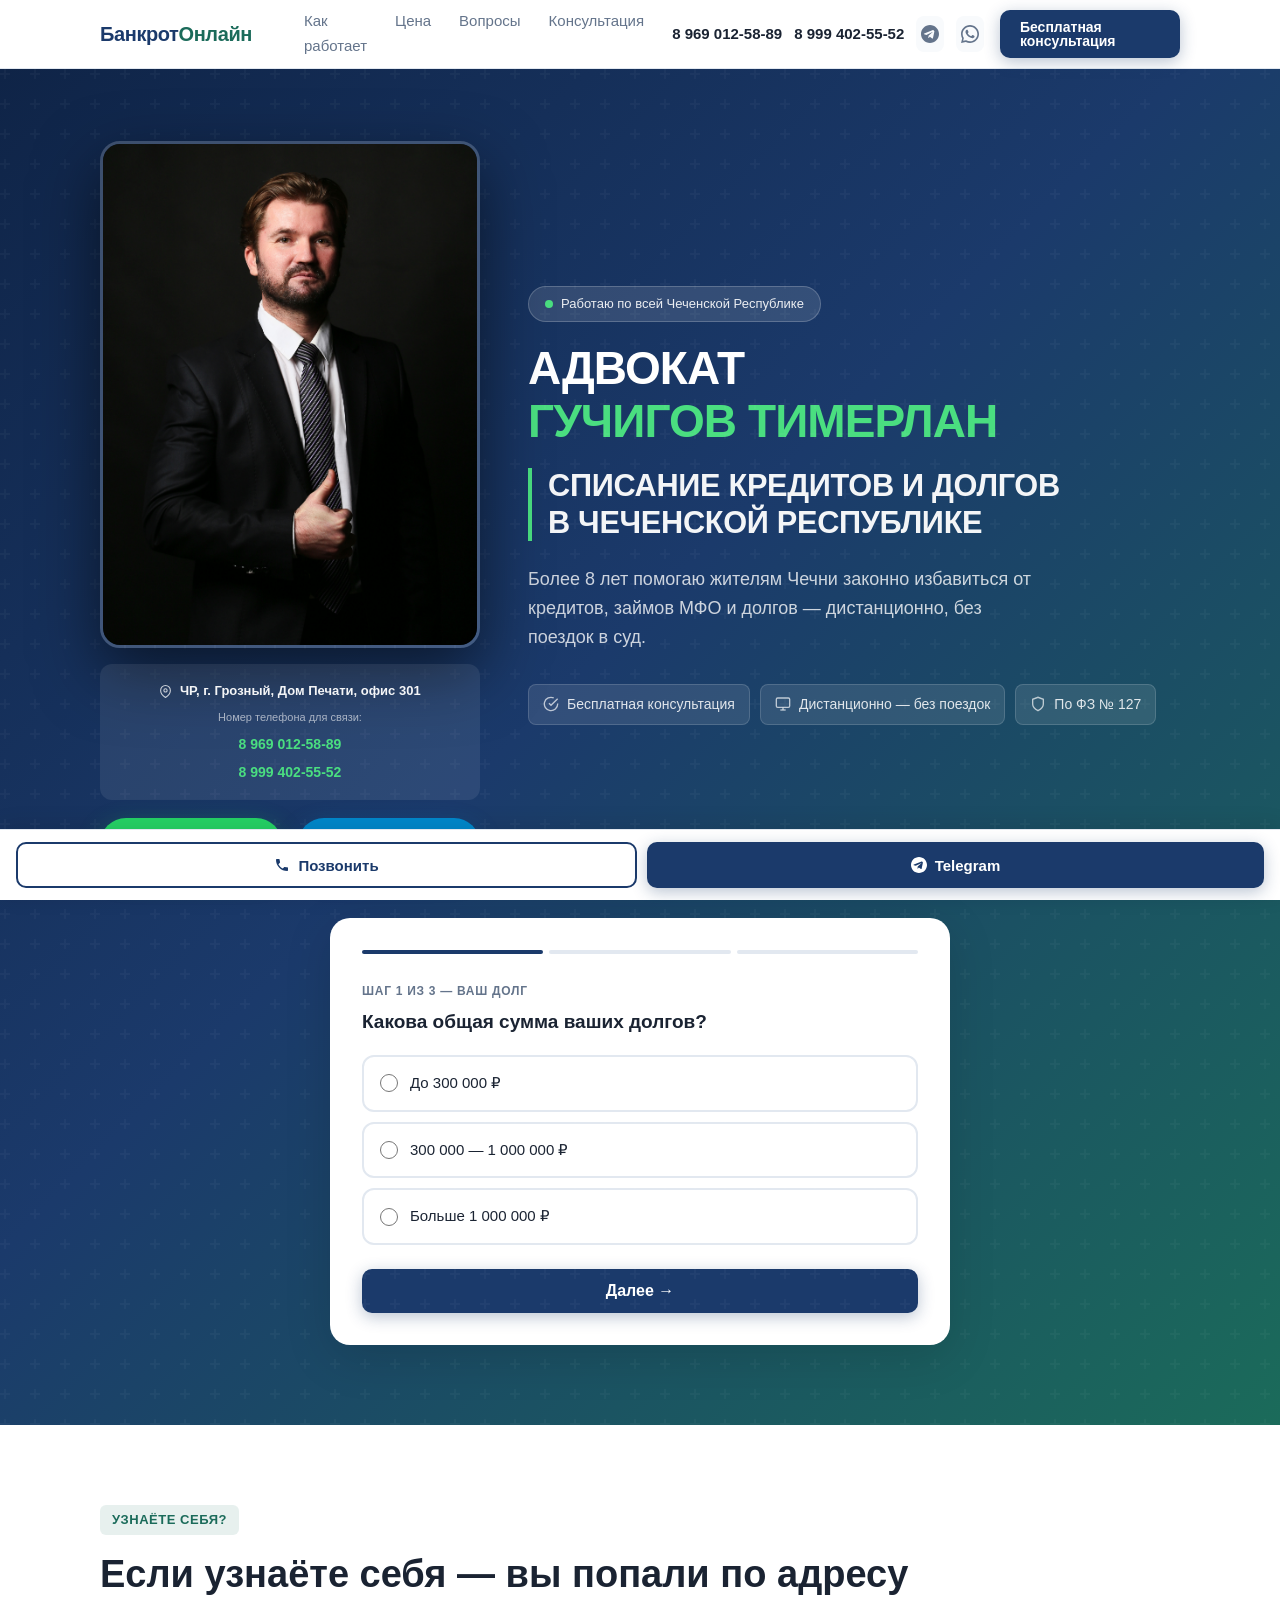
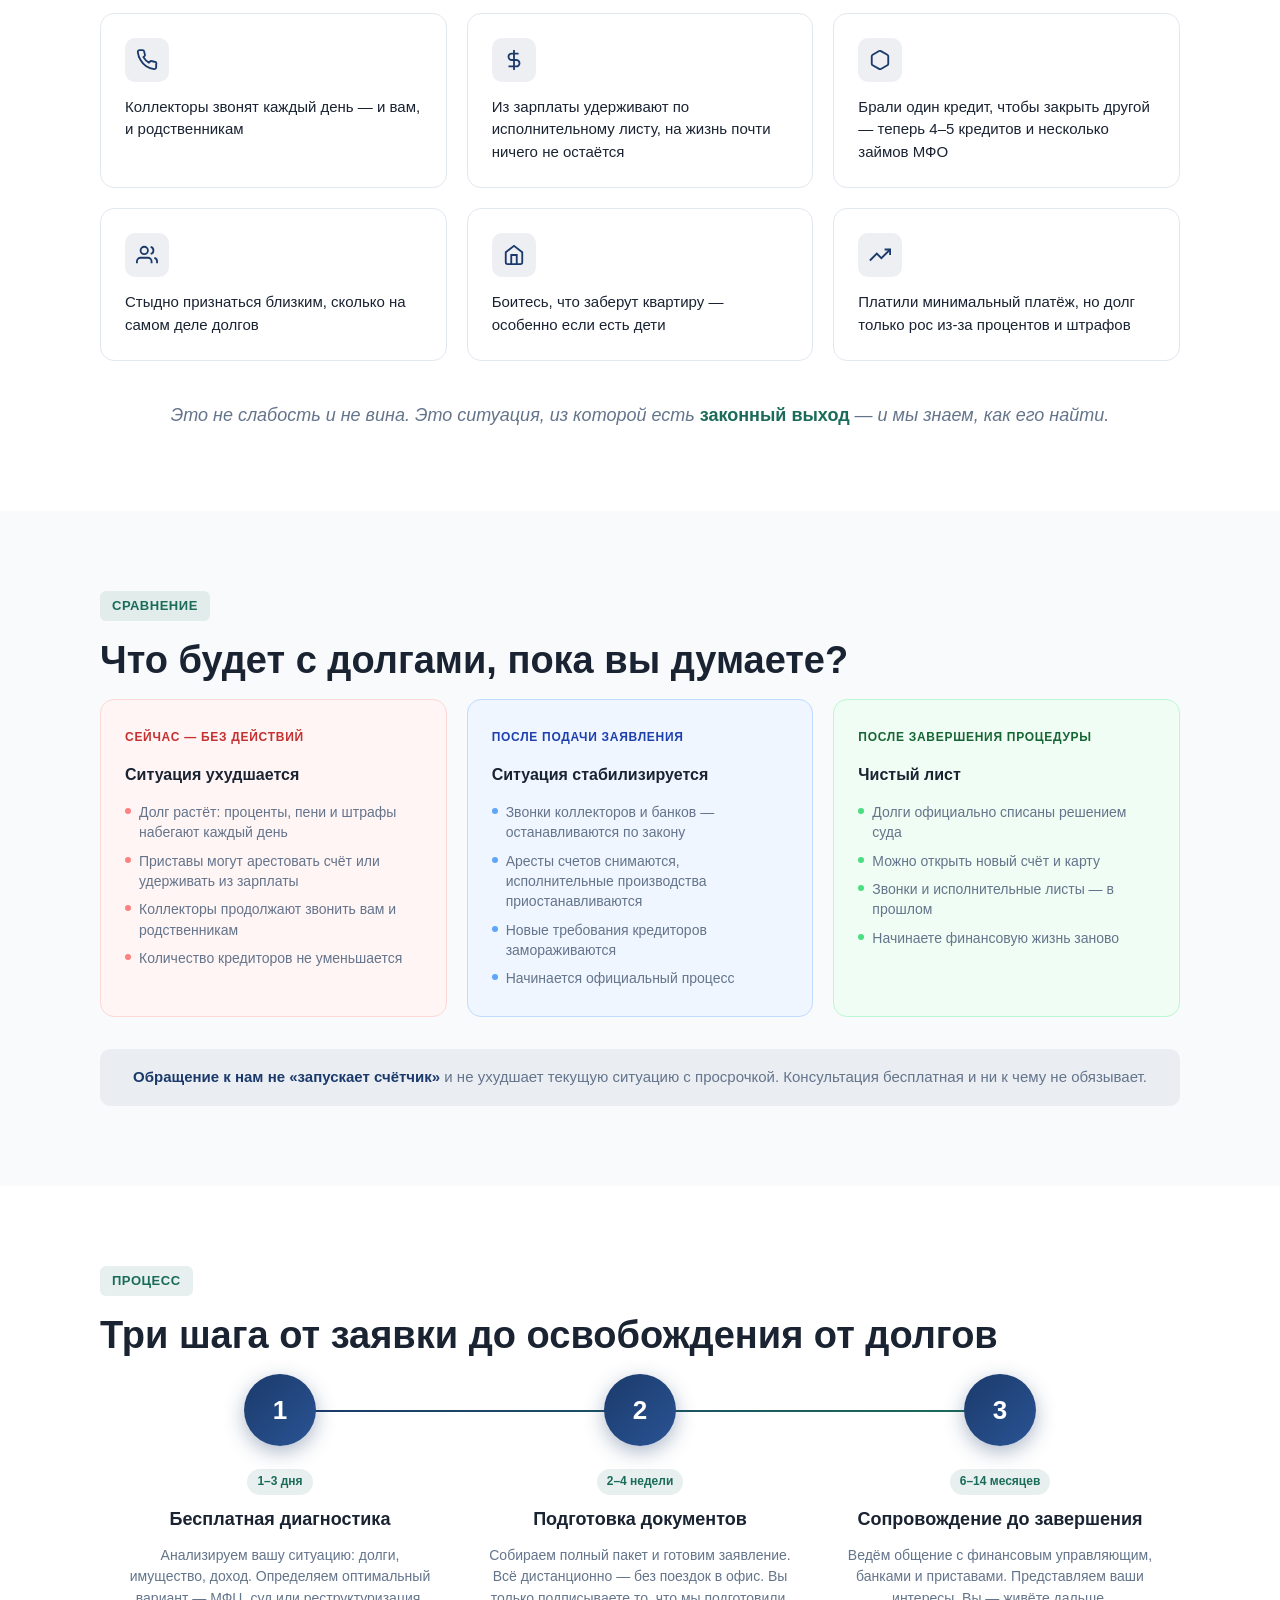
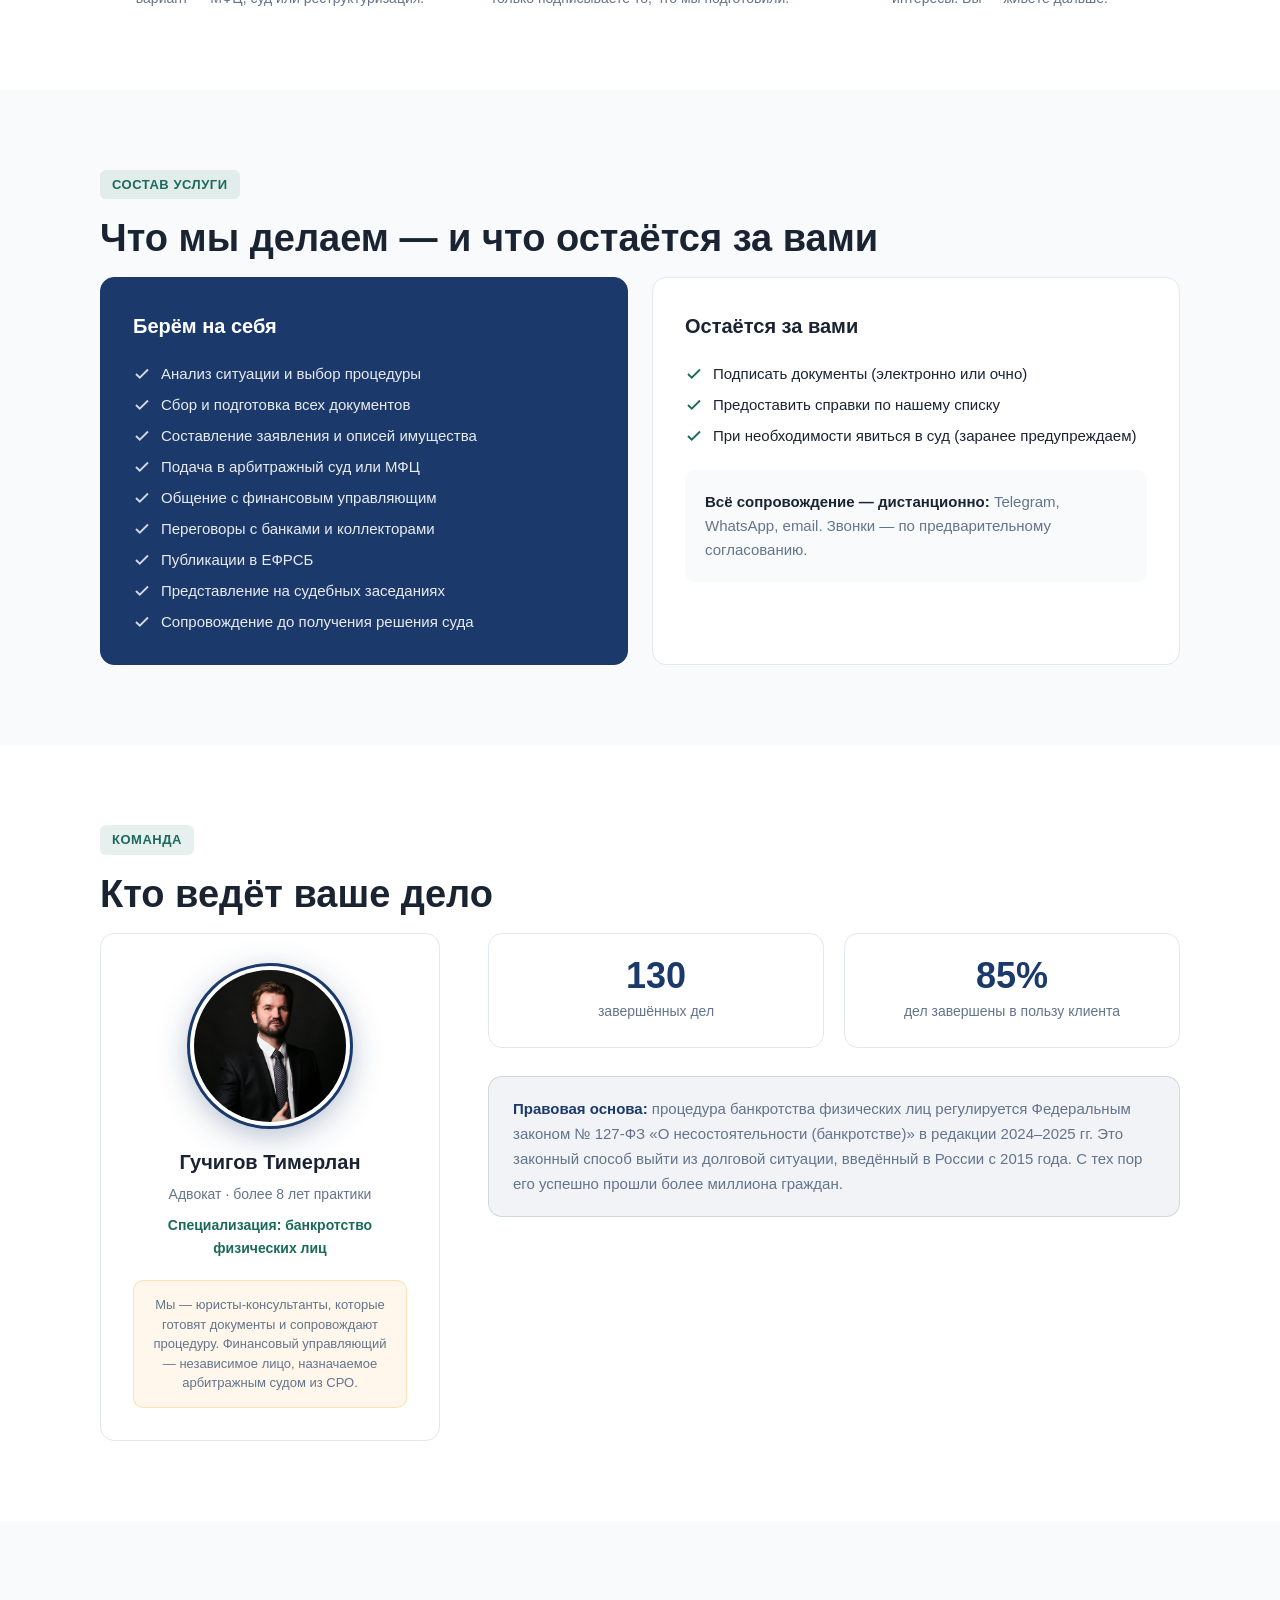
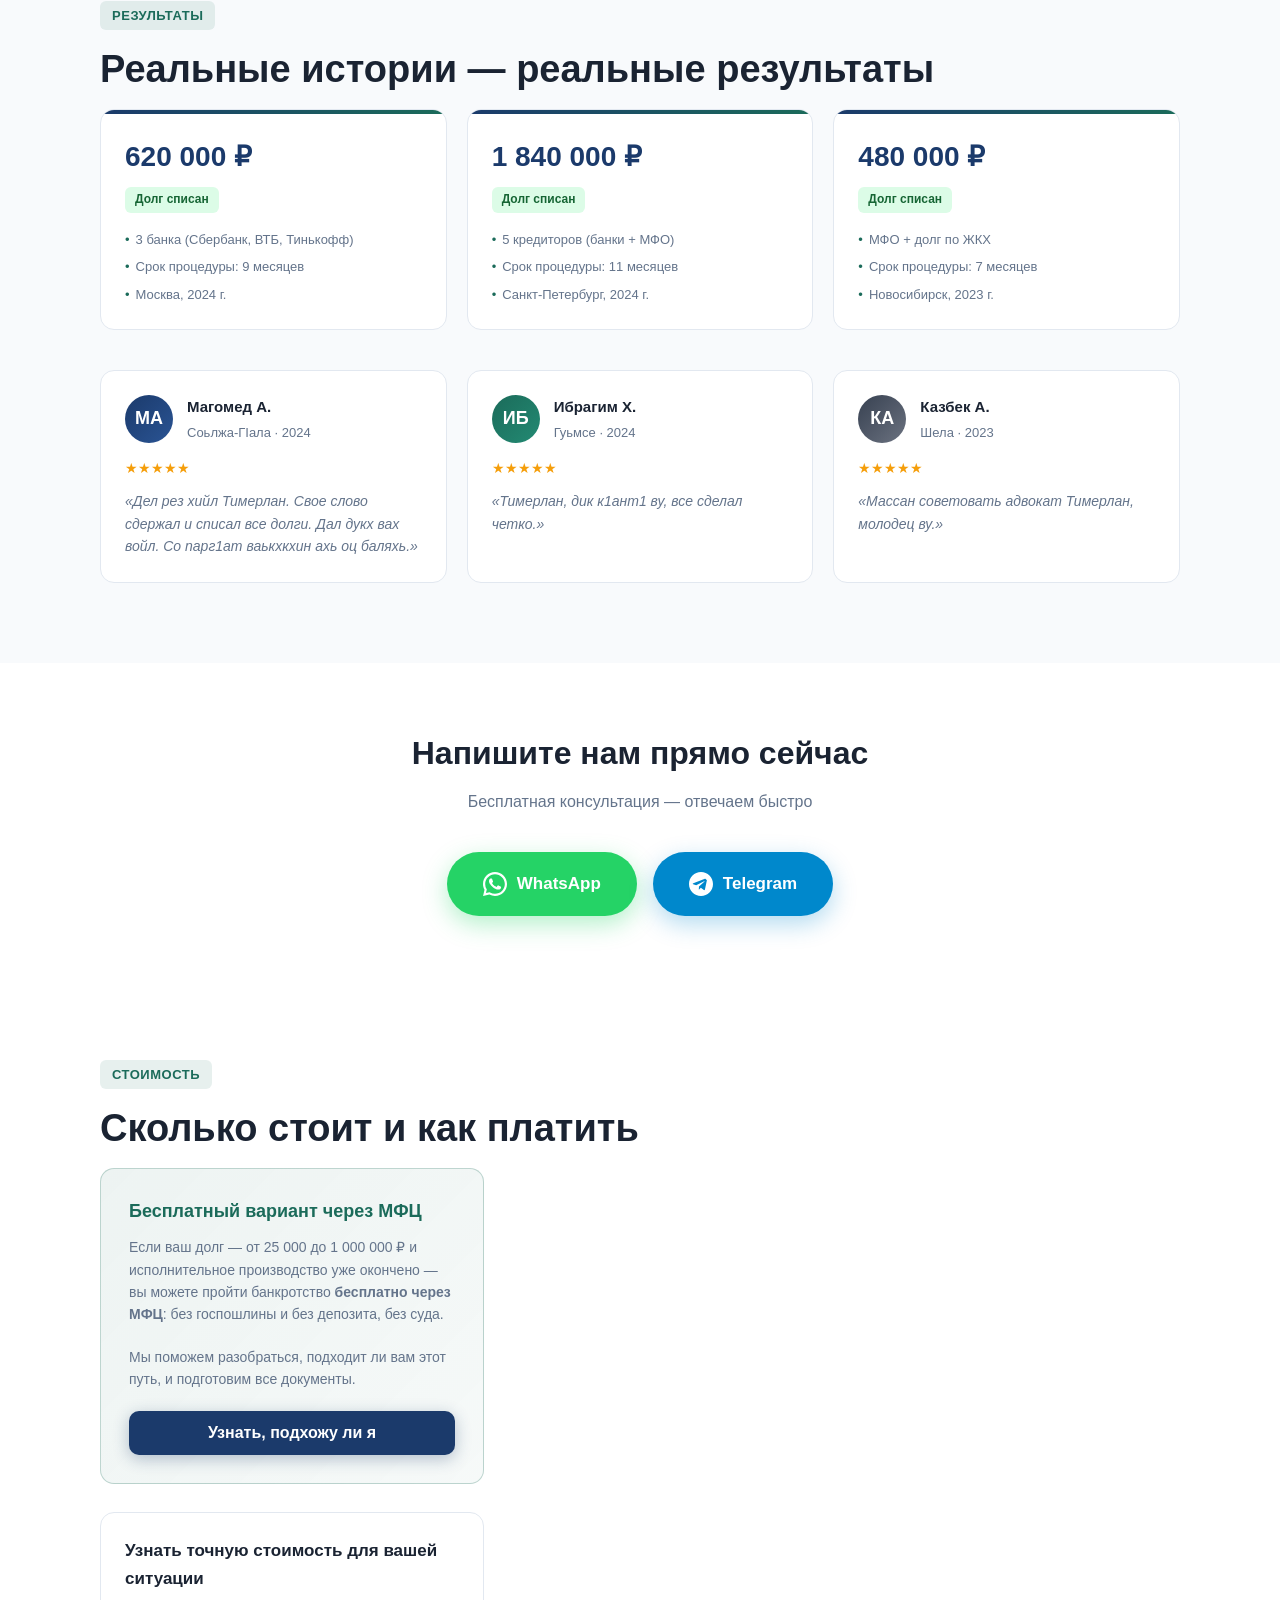
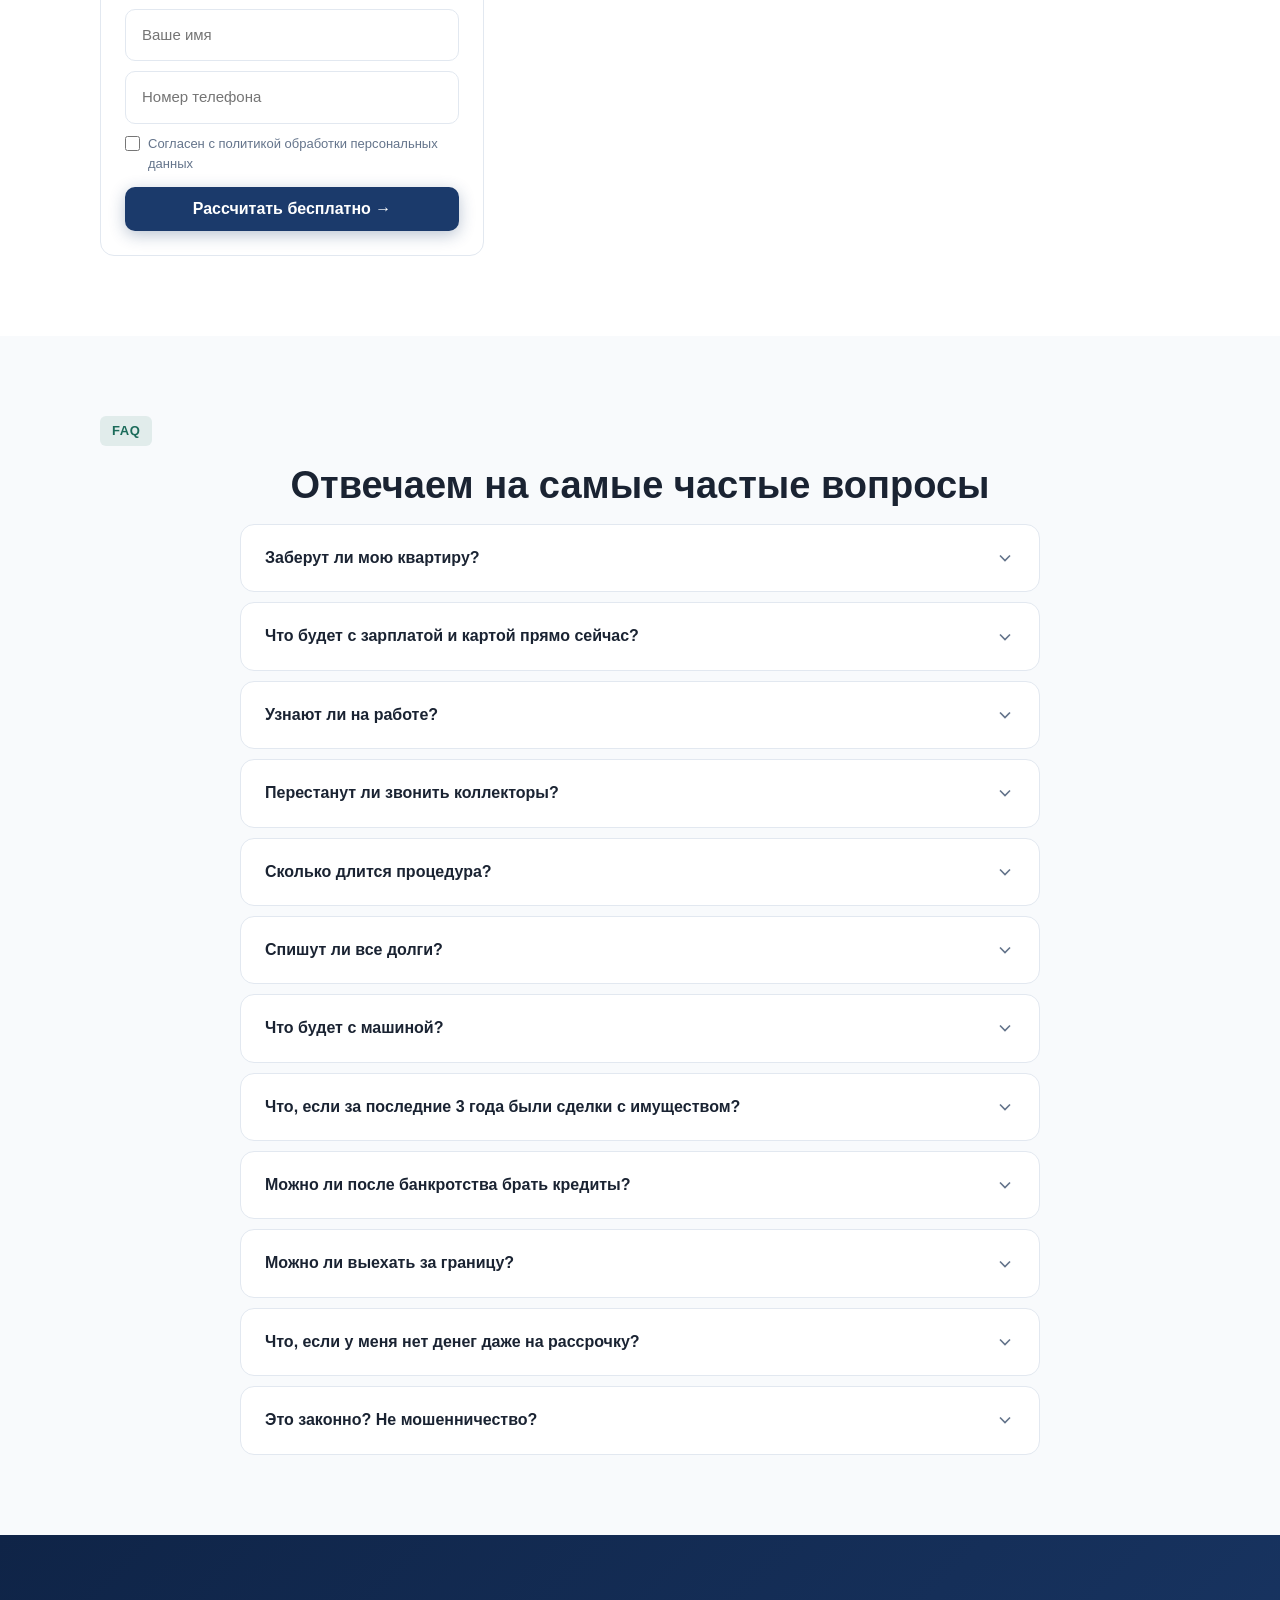
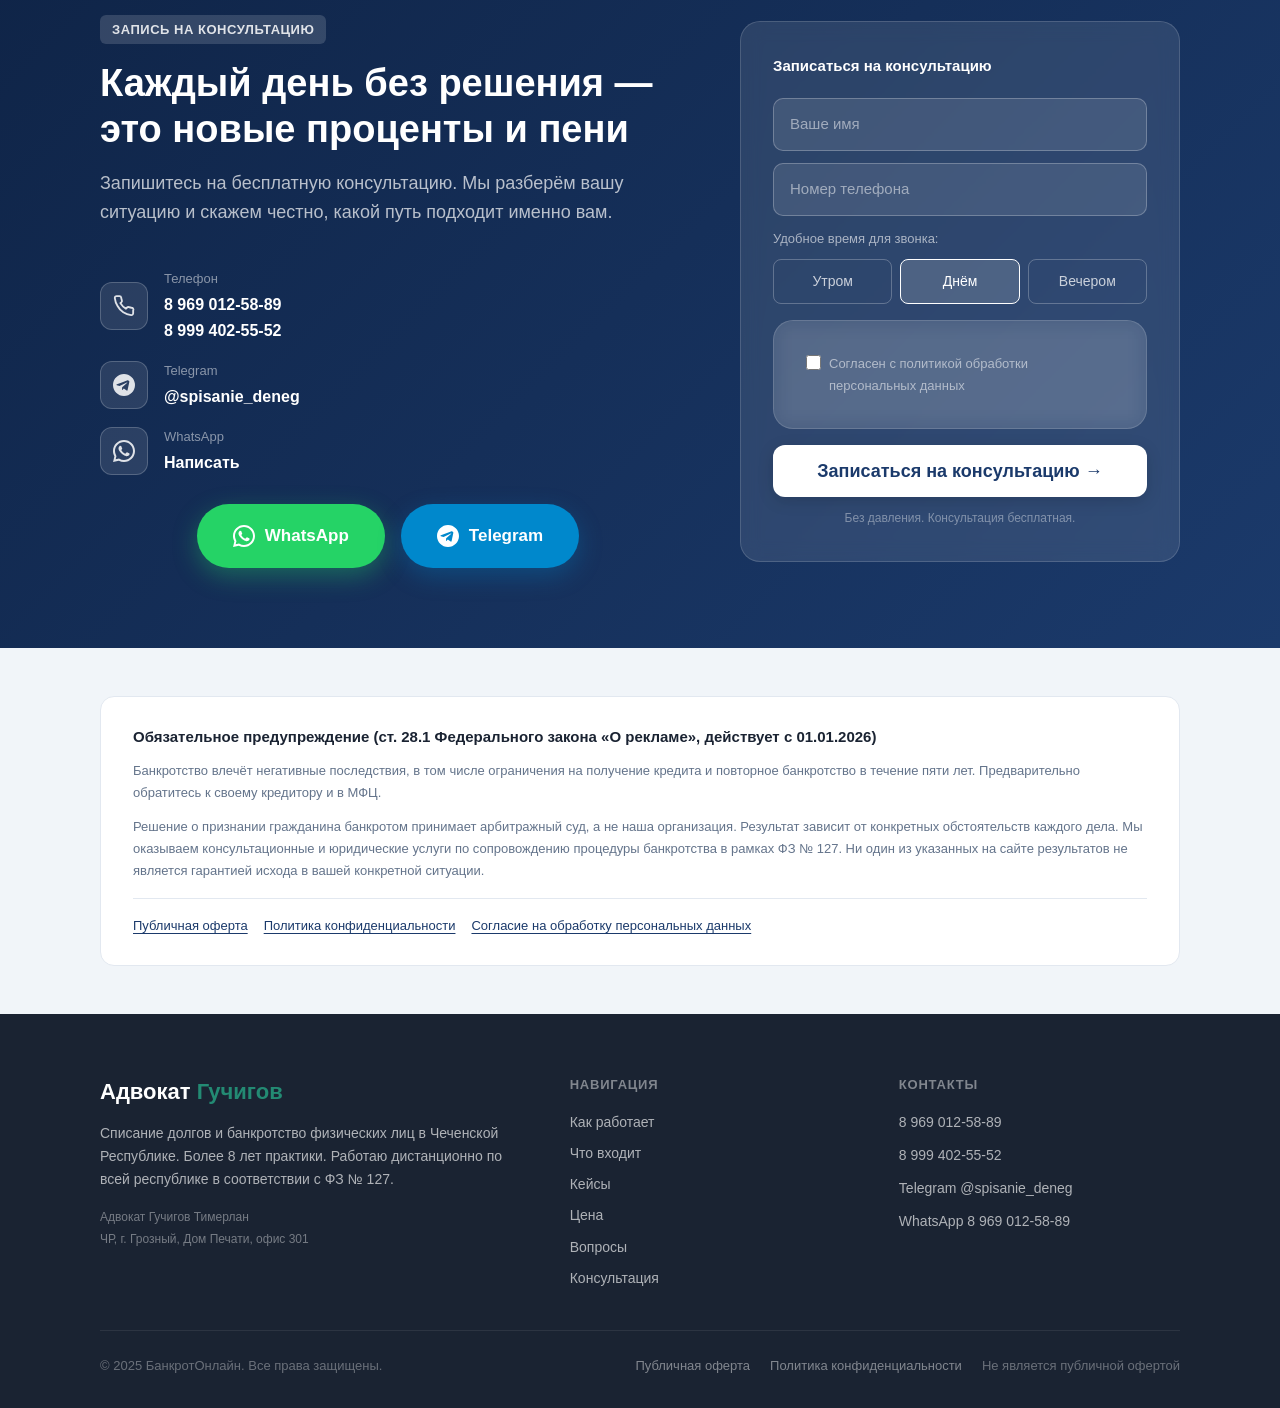
==== commit 29ad1048: "Merge address and phone numbers into one visible block below photo Co-Authored-By: Claude Sonnet 4.6" ====
--- a/index.html
+++ b/index.html
@@ -420,14 +420,12 @@
         <div class="hero-photo-wrap">
           <img src="photo.jpg" alt="Адвокат Гучигов Тимерлан">
         </div>
-        <div style="text-align:center;margin-top:14px;color:rgba(255,255,255,.9);font-size:12px;line-height:1.6;text-transform:uppercase;letter-spacing:.04em;font-weight:600">
+        <div style="text-align:center;margin-top:16px;color:rgba(255,255,255,.95);font-size:13px;line-height:2;font-weight:600;background:rgba(255,255,255,.08);border-radius:12px;padding:14px 16px">
           <svg width="13" height="13" viewBox="0 0 24 24" fill="none" stroke="currentColor" stroke-width="2" style="vertical-align:middle;margin-right:4px;opacity:.8"><path d="M21 10c0 7-9 13-9 13s-9-6-9-13a9 9 0 0 1 18 0z"/><circle cx="12" cy="10" r="3"/></svg>
-          Чеченская Республика, г. Грозный<br>Дом Печати, офис 301
-        </div>
-        <div style="text-align:center;margin-top:10px;color:rgba(255,255,255,.9);font-size:12px;line-height:1.8;font-weight:600">
-          Номер телефона для связи:<br>
-          <a href="tel:+79690125889" style="color:#4ADE80;text-decoration:none">8 969 012-58-89</a><br>
-          <a href="tel:+79994025552" style="color:#4ADE80;text-decoration:none">8 999 402-55-52</a>
+          ЧР, г. Грозный, Дом Печати, офис 301<br>
+          <span style="font-size:11px;color:rgba(255,255,255,.6);font-weight:500">Номер телефона для связи:</span><br>
+          <a href="tel:+79690125889" style="color:#4ADE80;text-decoration:none;font-size:14px">8 969 012-58-89</a><br>
+          <a href="tel:+79994025552" style="color:#4ADE80;text-decoration:none;font-size:14px">8 999 402-55-52</a>
         </div>
         <div class="messenger-btns" style="margin-top:18px;justify-content:center">
           <a href="https://wa.me/79690125889" class="btn-wa" target="_blank" style="flex:1;justify-content:center;padding:14px 20px;font-size:15px">
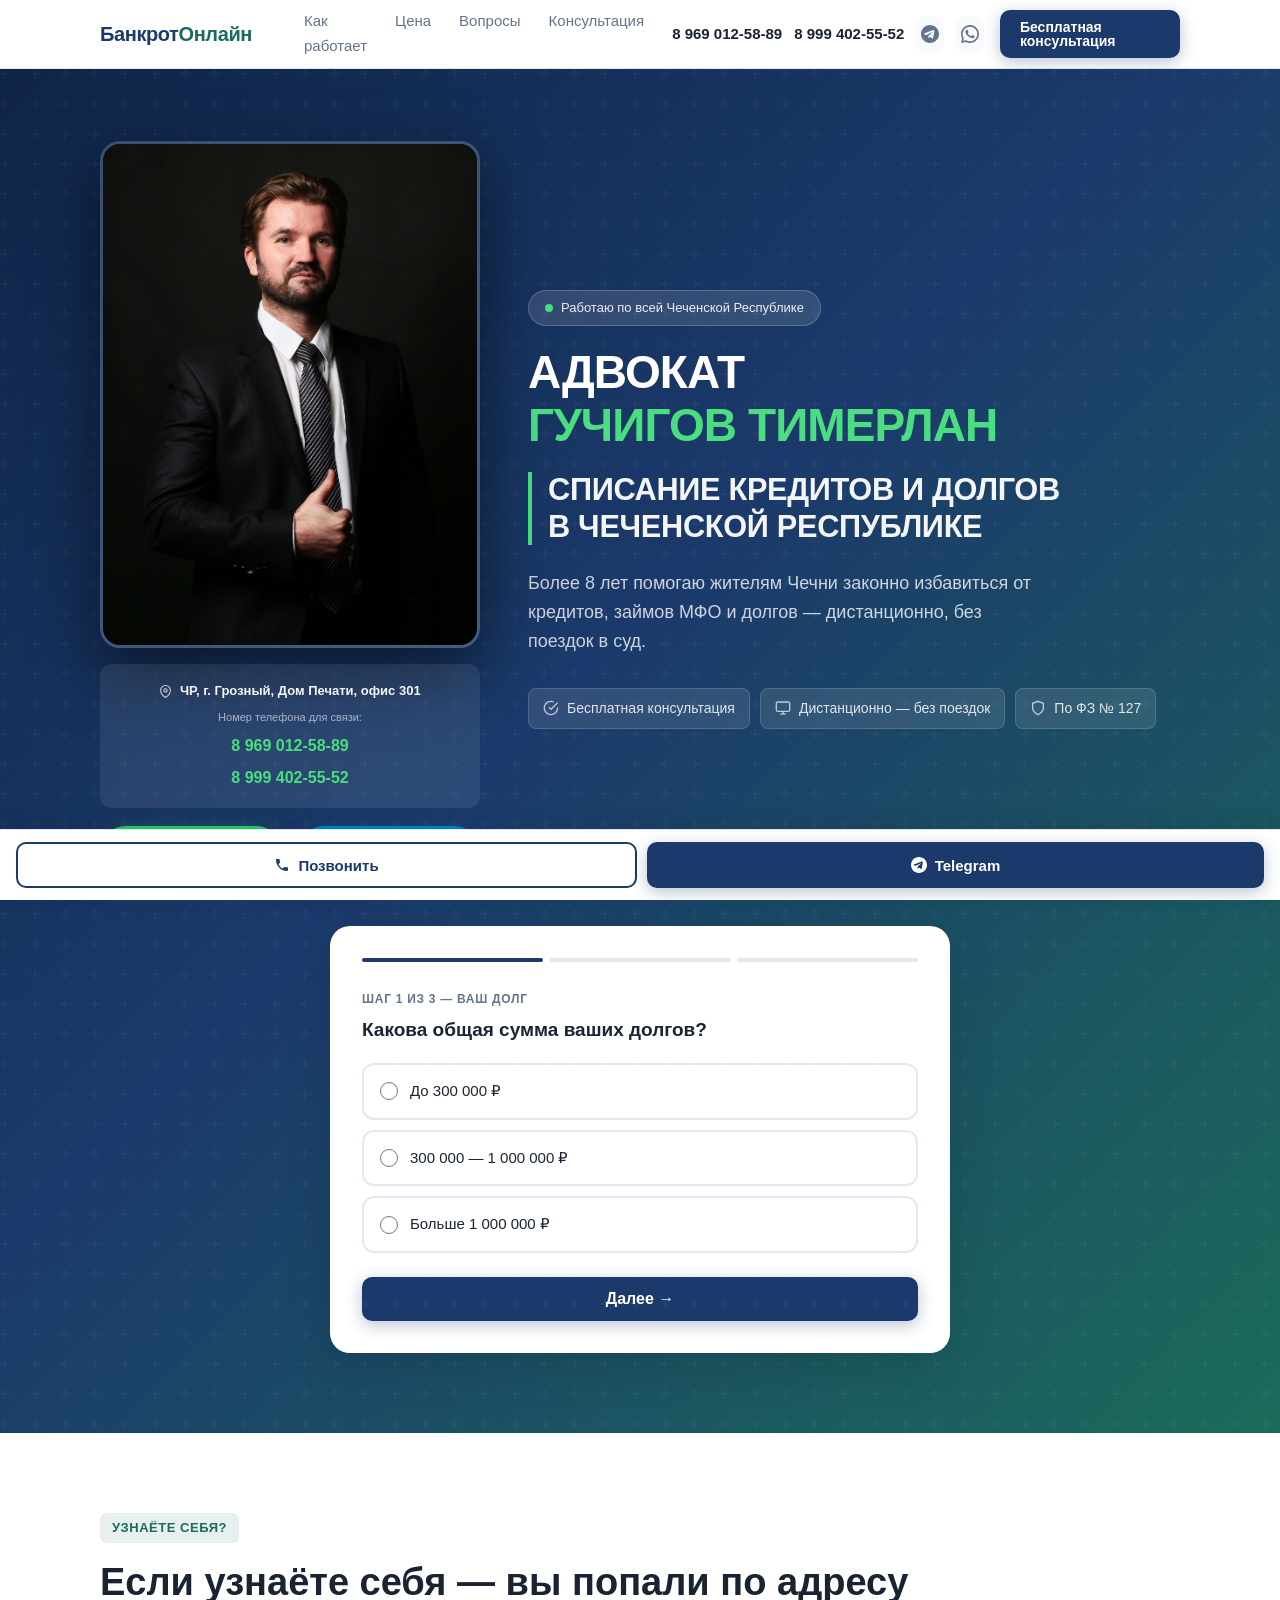
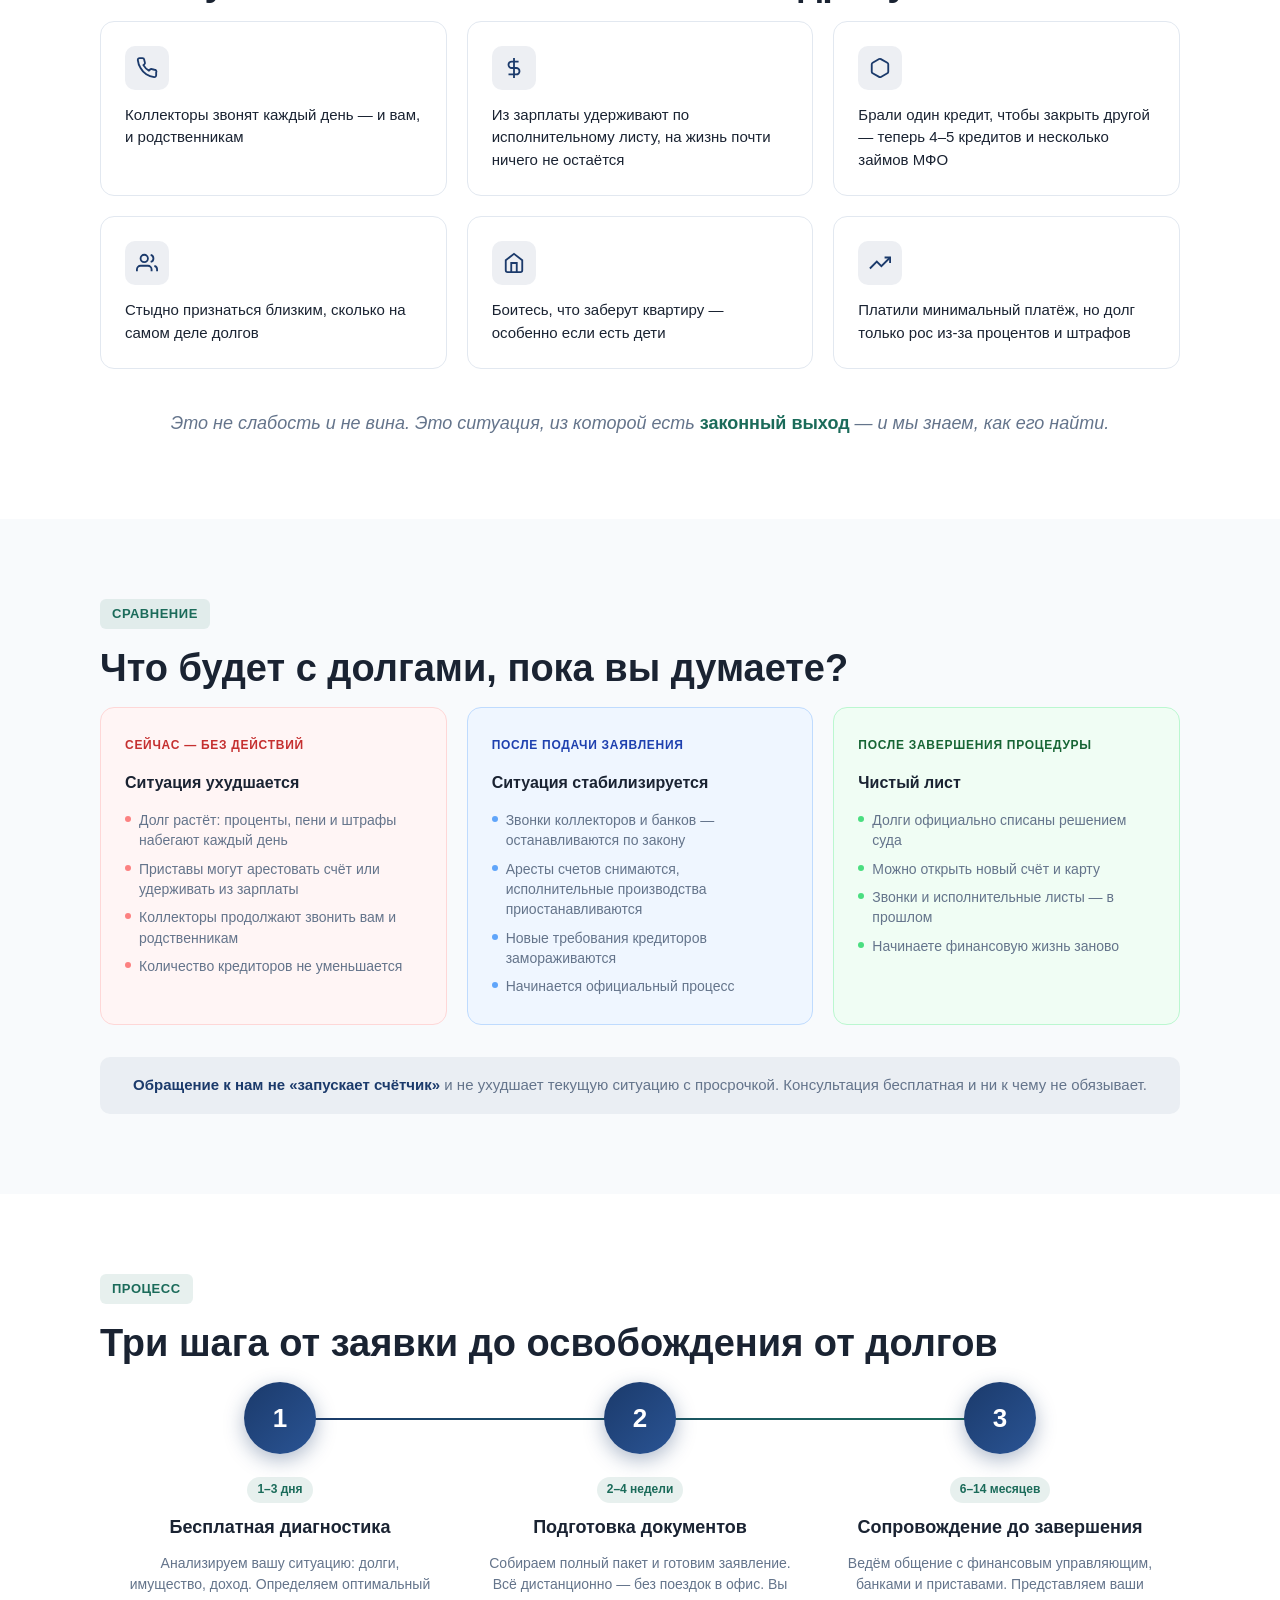
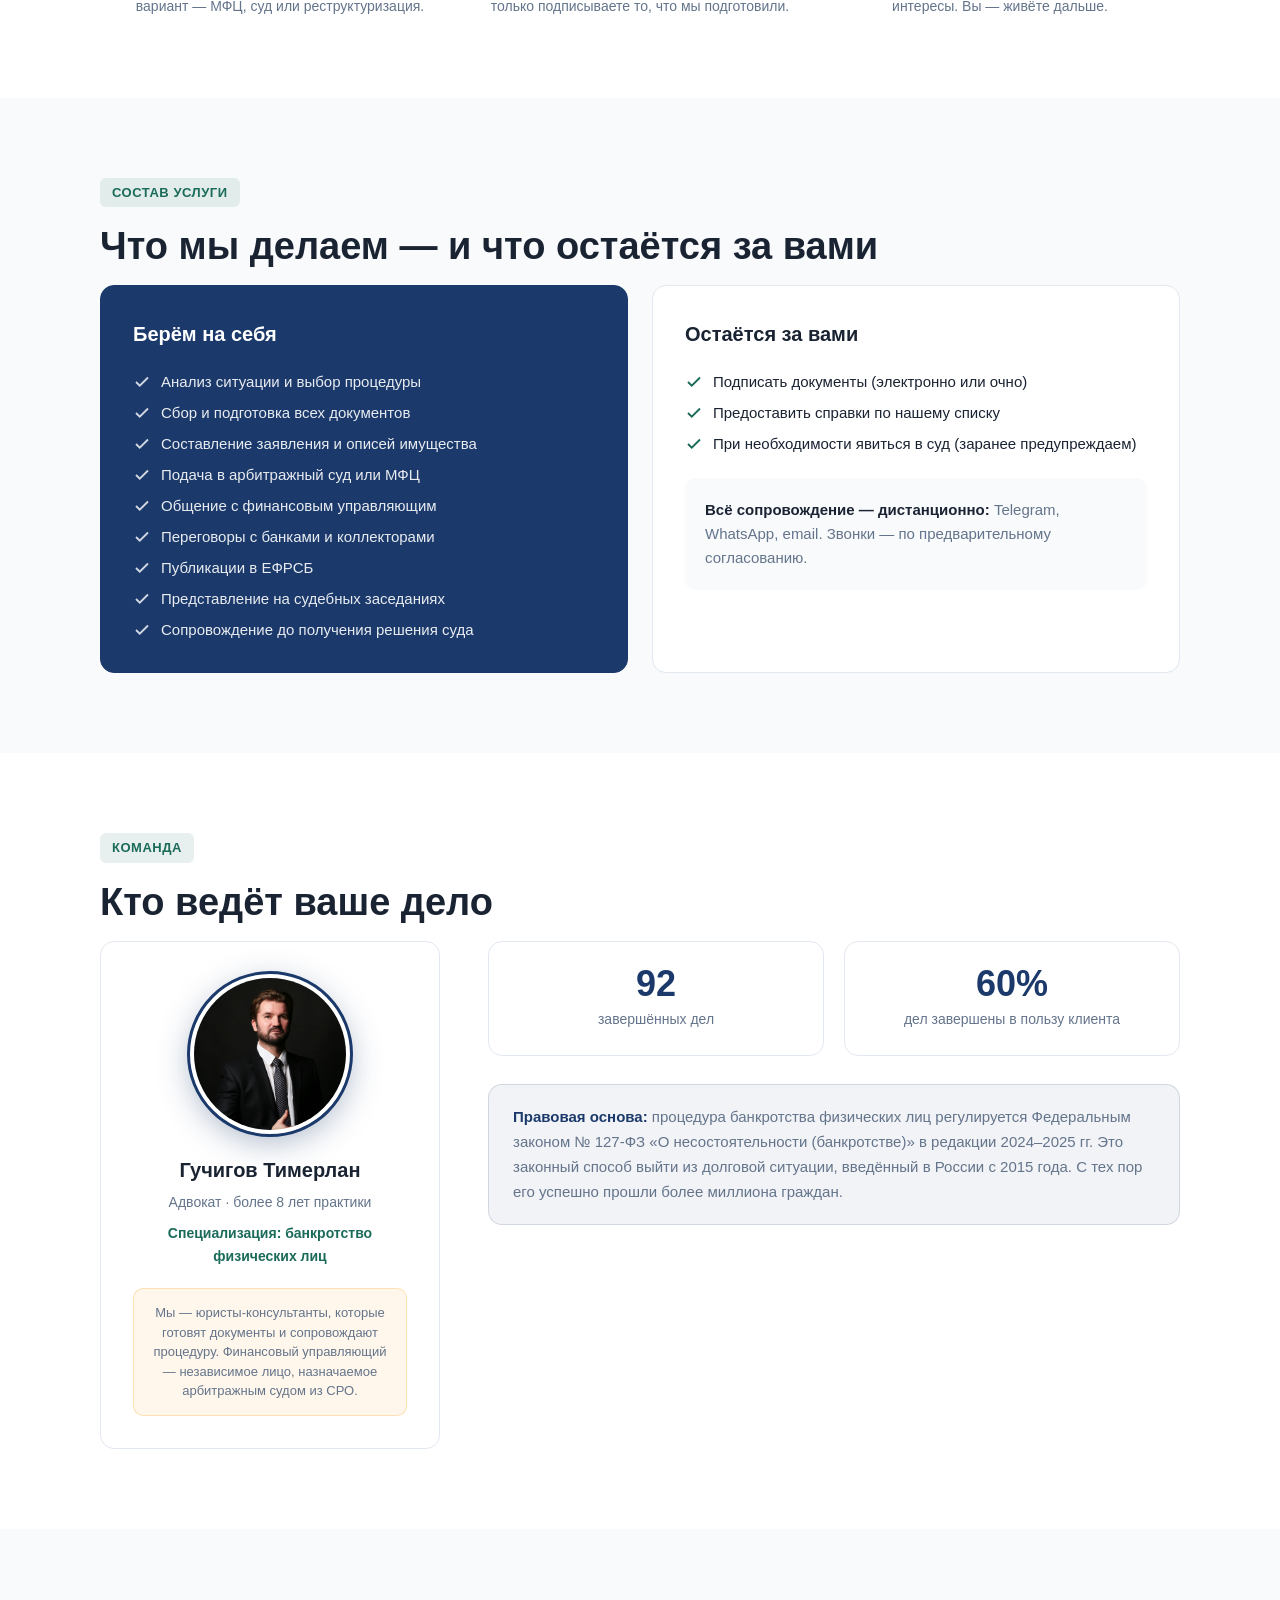
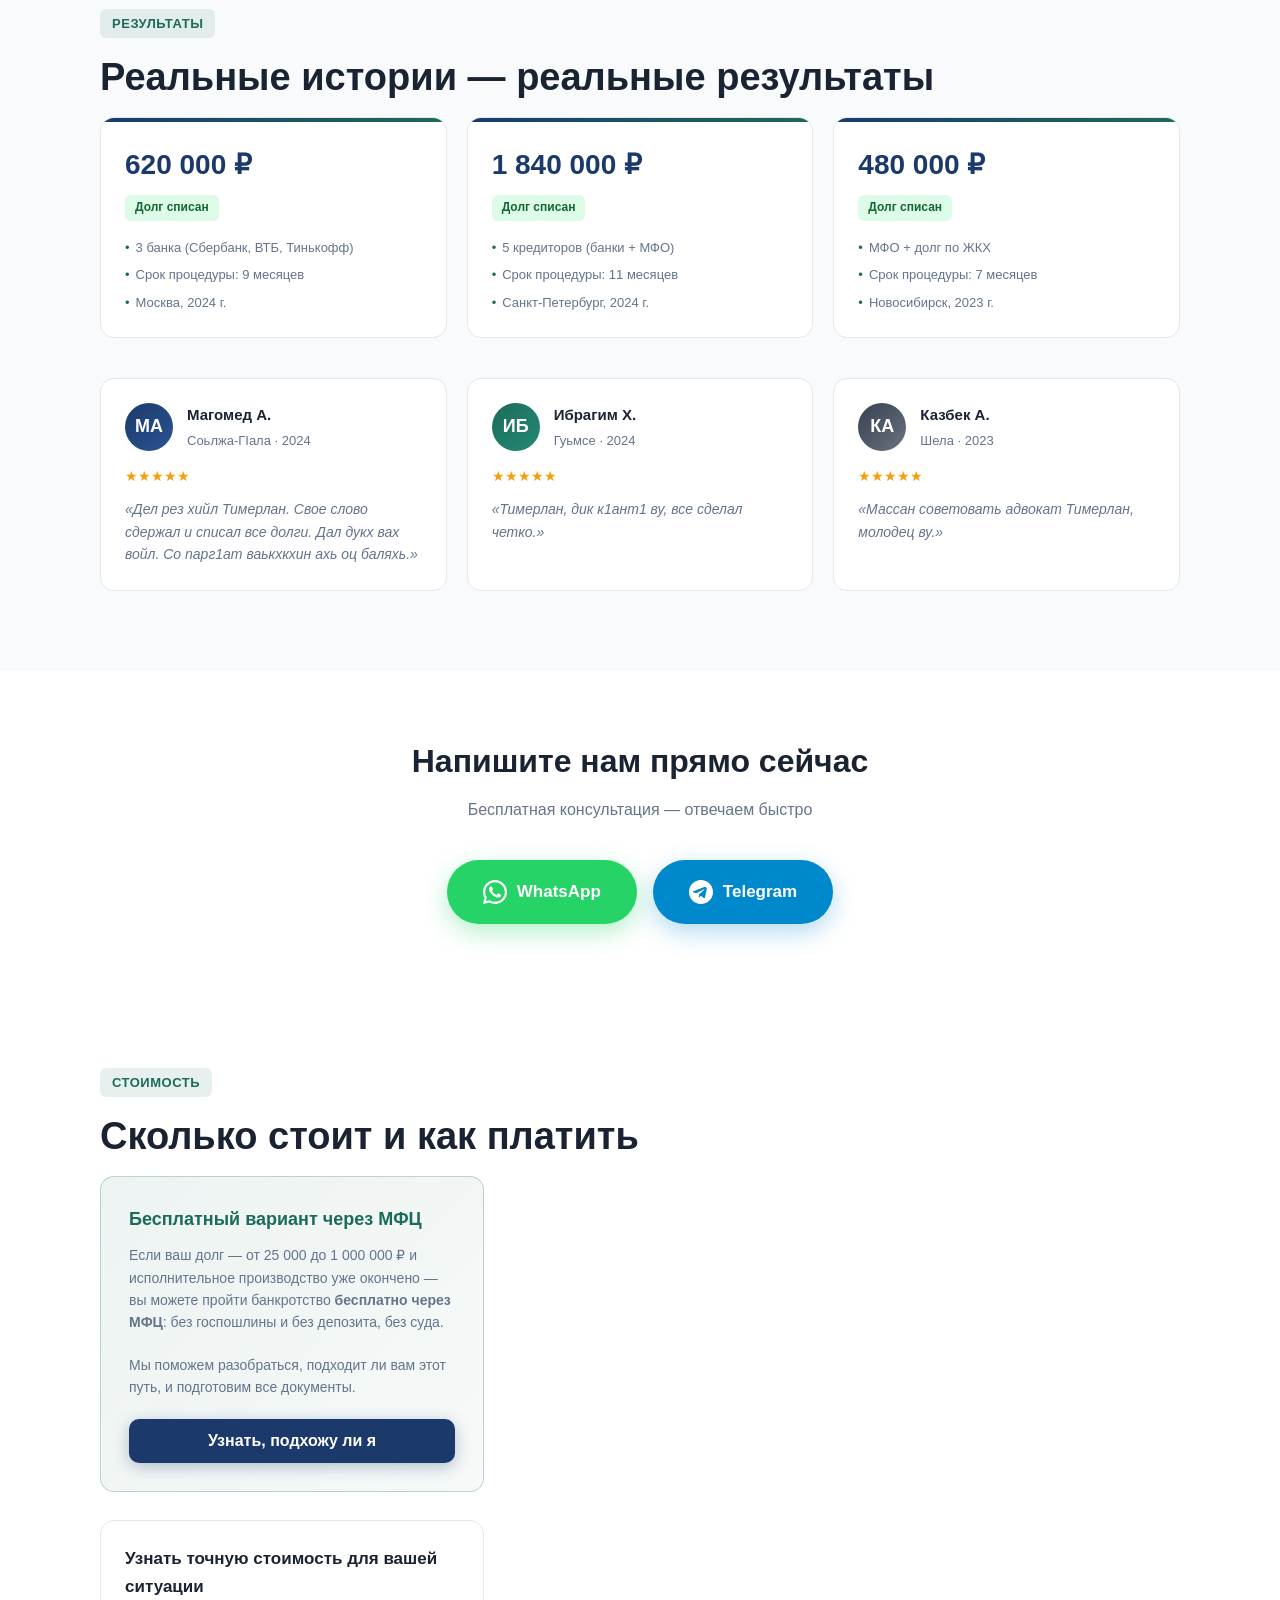
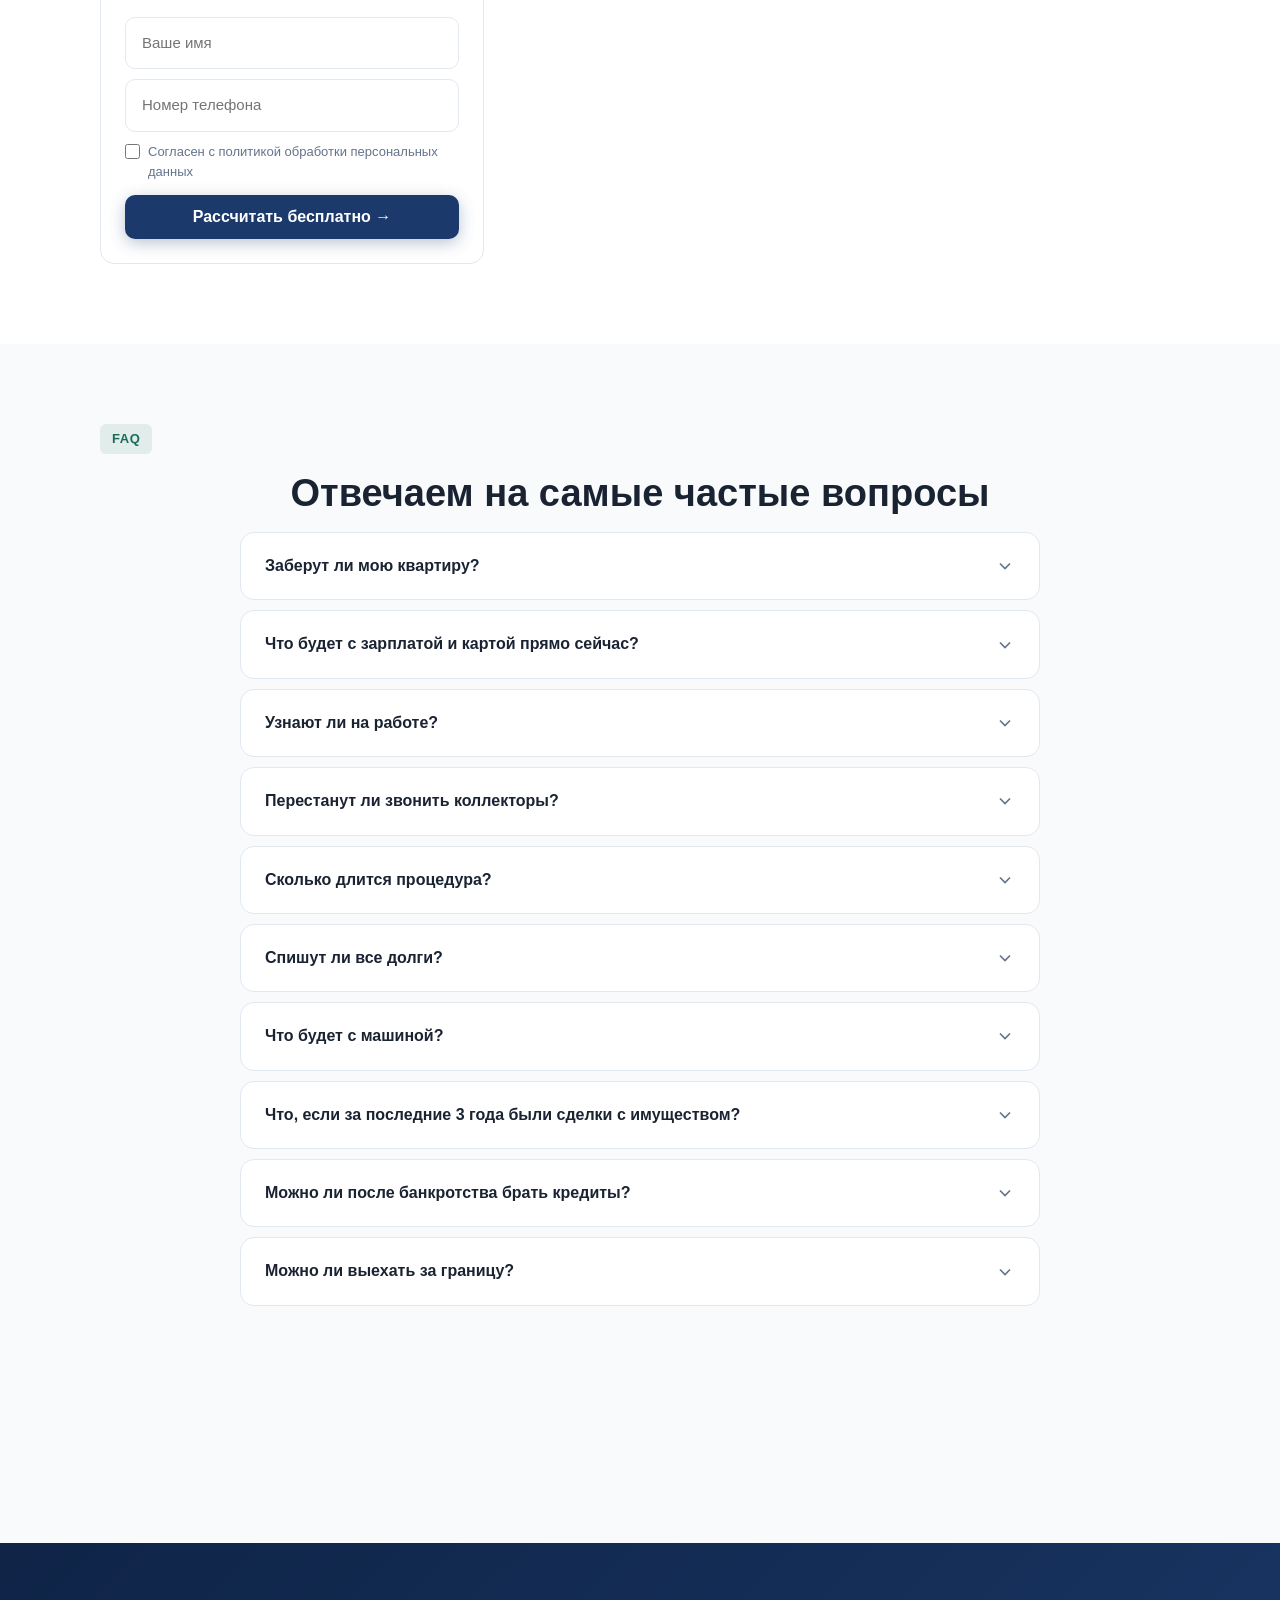
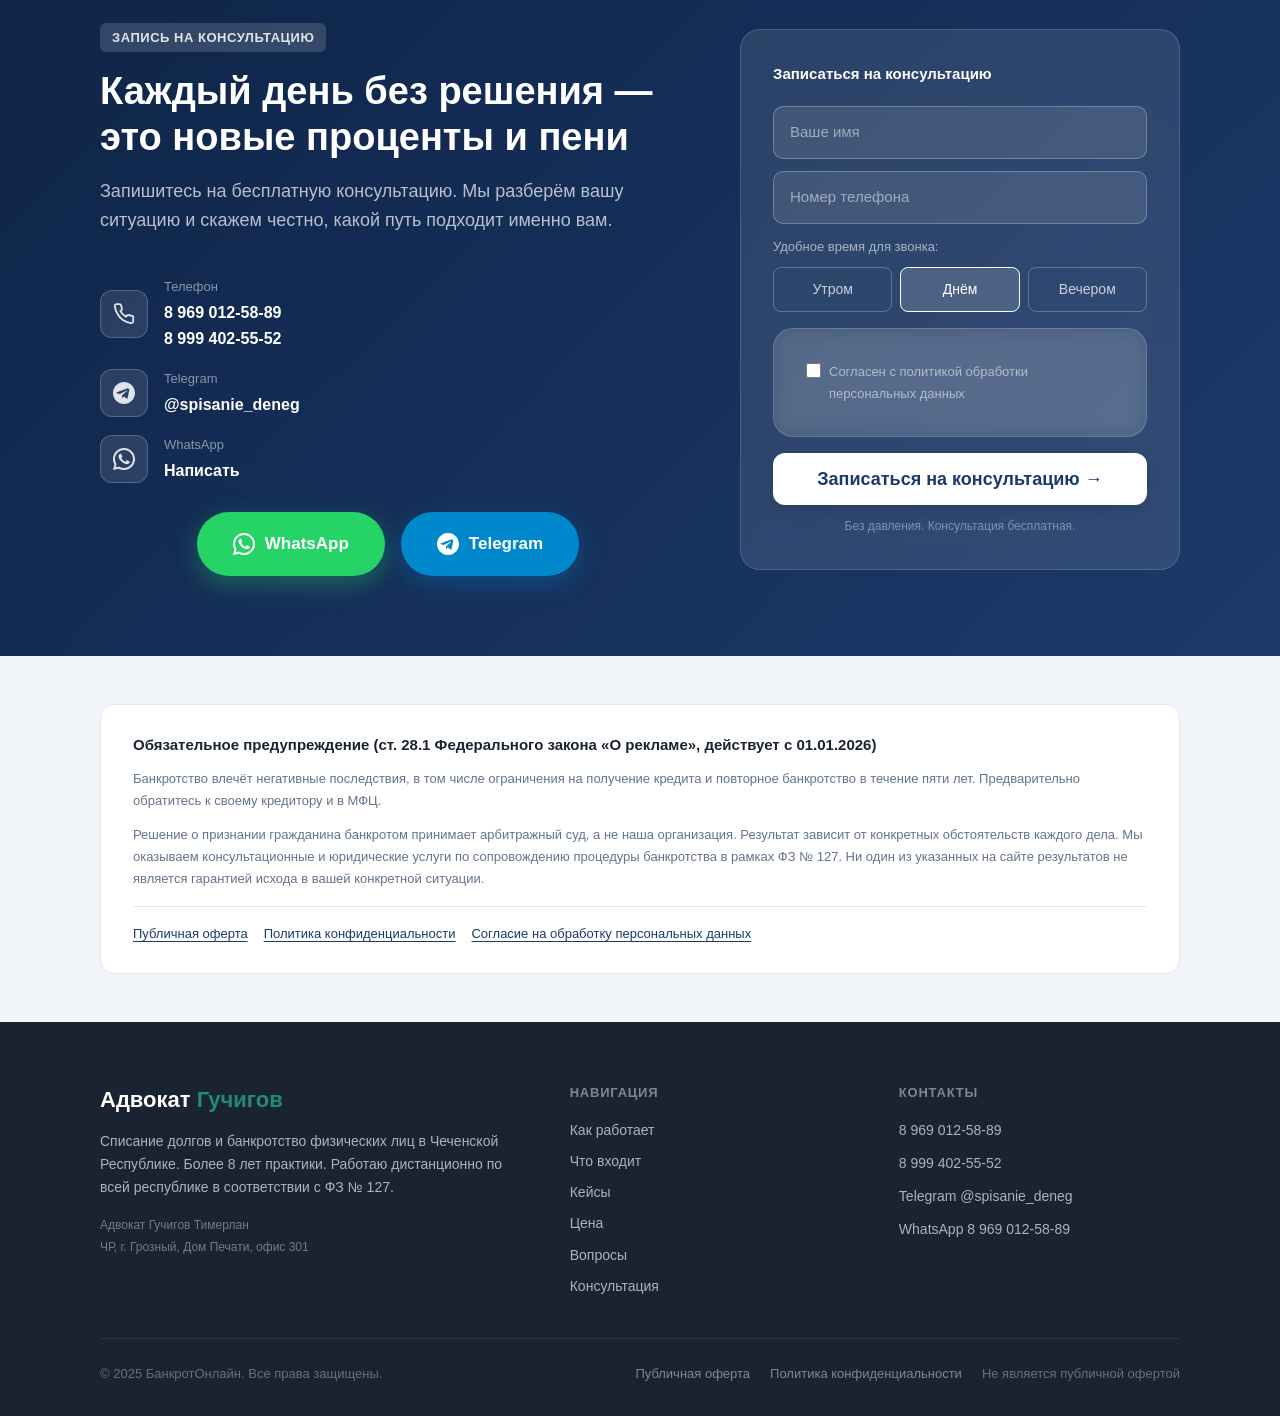
==== commit cccc4f6e: "Phone numbers font size 14px -> 16px Co-Authored-By: Claude Sonnet 4.6 <noreply@anthropic.com>" ====
--- a/index.html
+++ b/index.html
@@ -424,8 +424,8 @@
           <svg width="13" height="13" viewBox="0 0 24 24" fill="none" stroke="currentColor" stroke-width="2" style="vertical-align:middle;margin-right:4px;opacity:.8"><path d="M21 10c0 7-9 13-9 13s-9-6-9-13a9 9 0 0 1 18 0z"/><circle cx="12" cy="10" r="3"/></svg>
           ЧР, г. Грозный, Дом Печати, офис 301<br>
           <span style="font-size:11px;color:rgba(255,255,255,.6);font-weight:500">Номер телефона для связи:</span><br>
-          <a href="tel:+79690125889" style="color:#4ADE80;text-decoration:none;font-size:14px">8 969 012-58-89</a><br>
-          <a href="tel:+79994025552" style="color:#4ADE80;text-decoration:none;font-size:14px">8 999 402-55-52</a>
+          <a href="tel:+79690125889" style="color:#4ADE80;text-decoration:none;font-size:16px">8 969 012-58-89</a><br>
+          <a href="tel:+79994025552" style="color:#4ADE80;text-decoration:none;font-size:16px">8 999 402-55-52</a>
         </div>
         <div class="messenger-btns" style="margin-top:18px;justify-content:center">
           <a href="https://wa.me/79690125889" class="btn-wa" target="_blank" style="flex:1;justify-content:center;padding:14px 20px;font-size:15px">
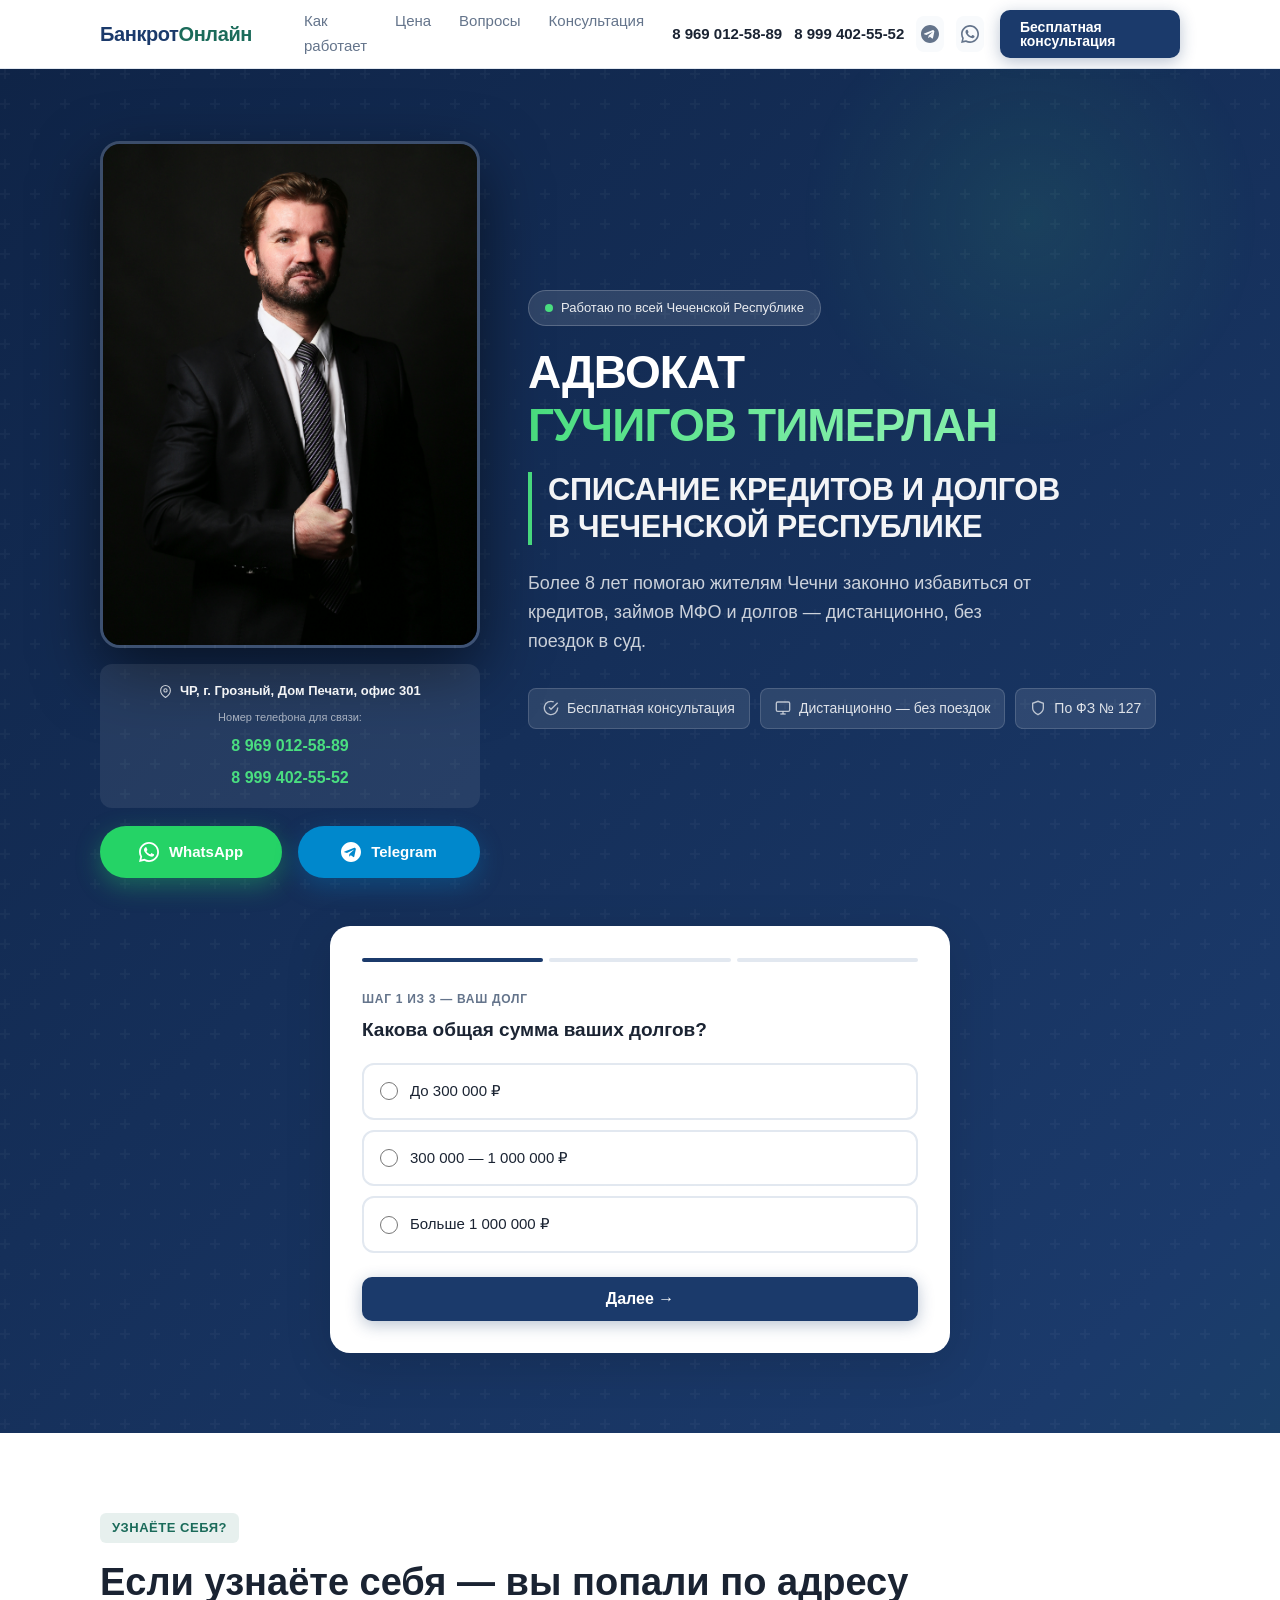
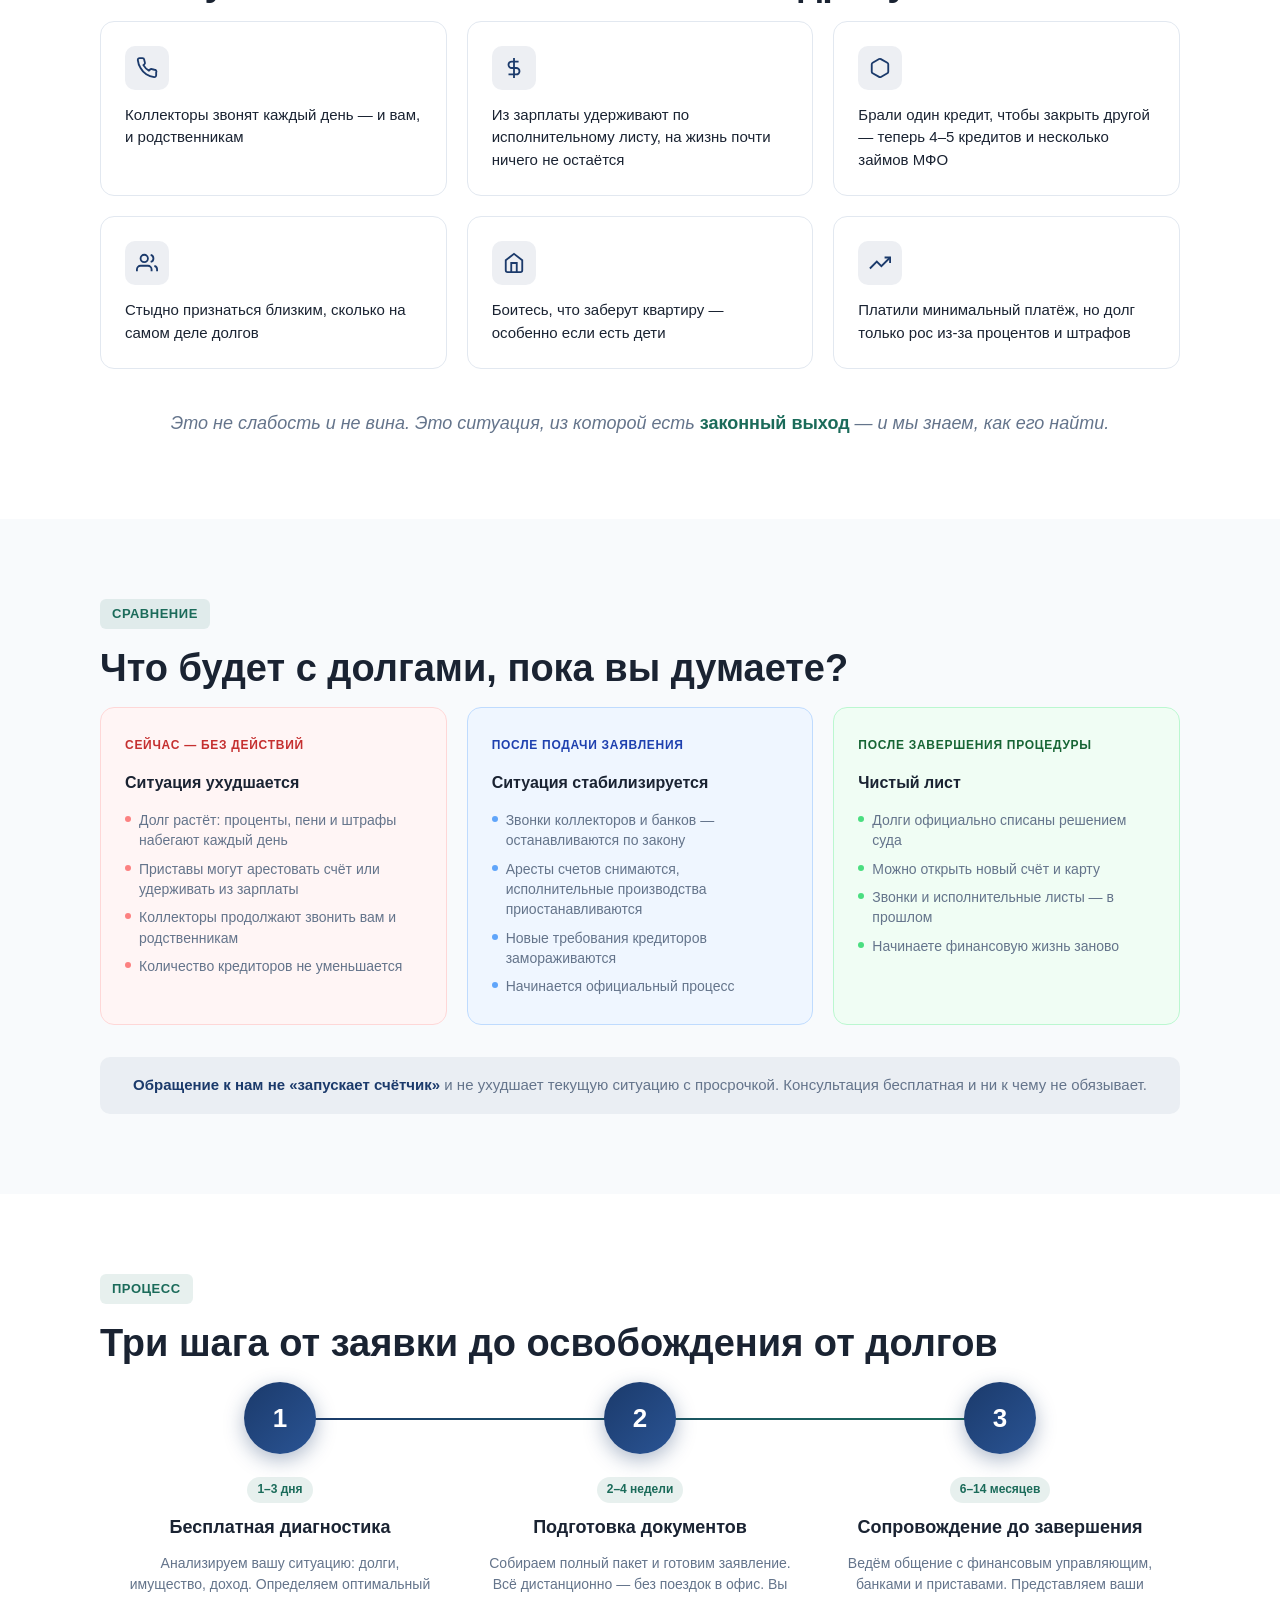
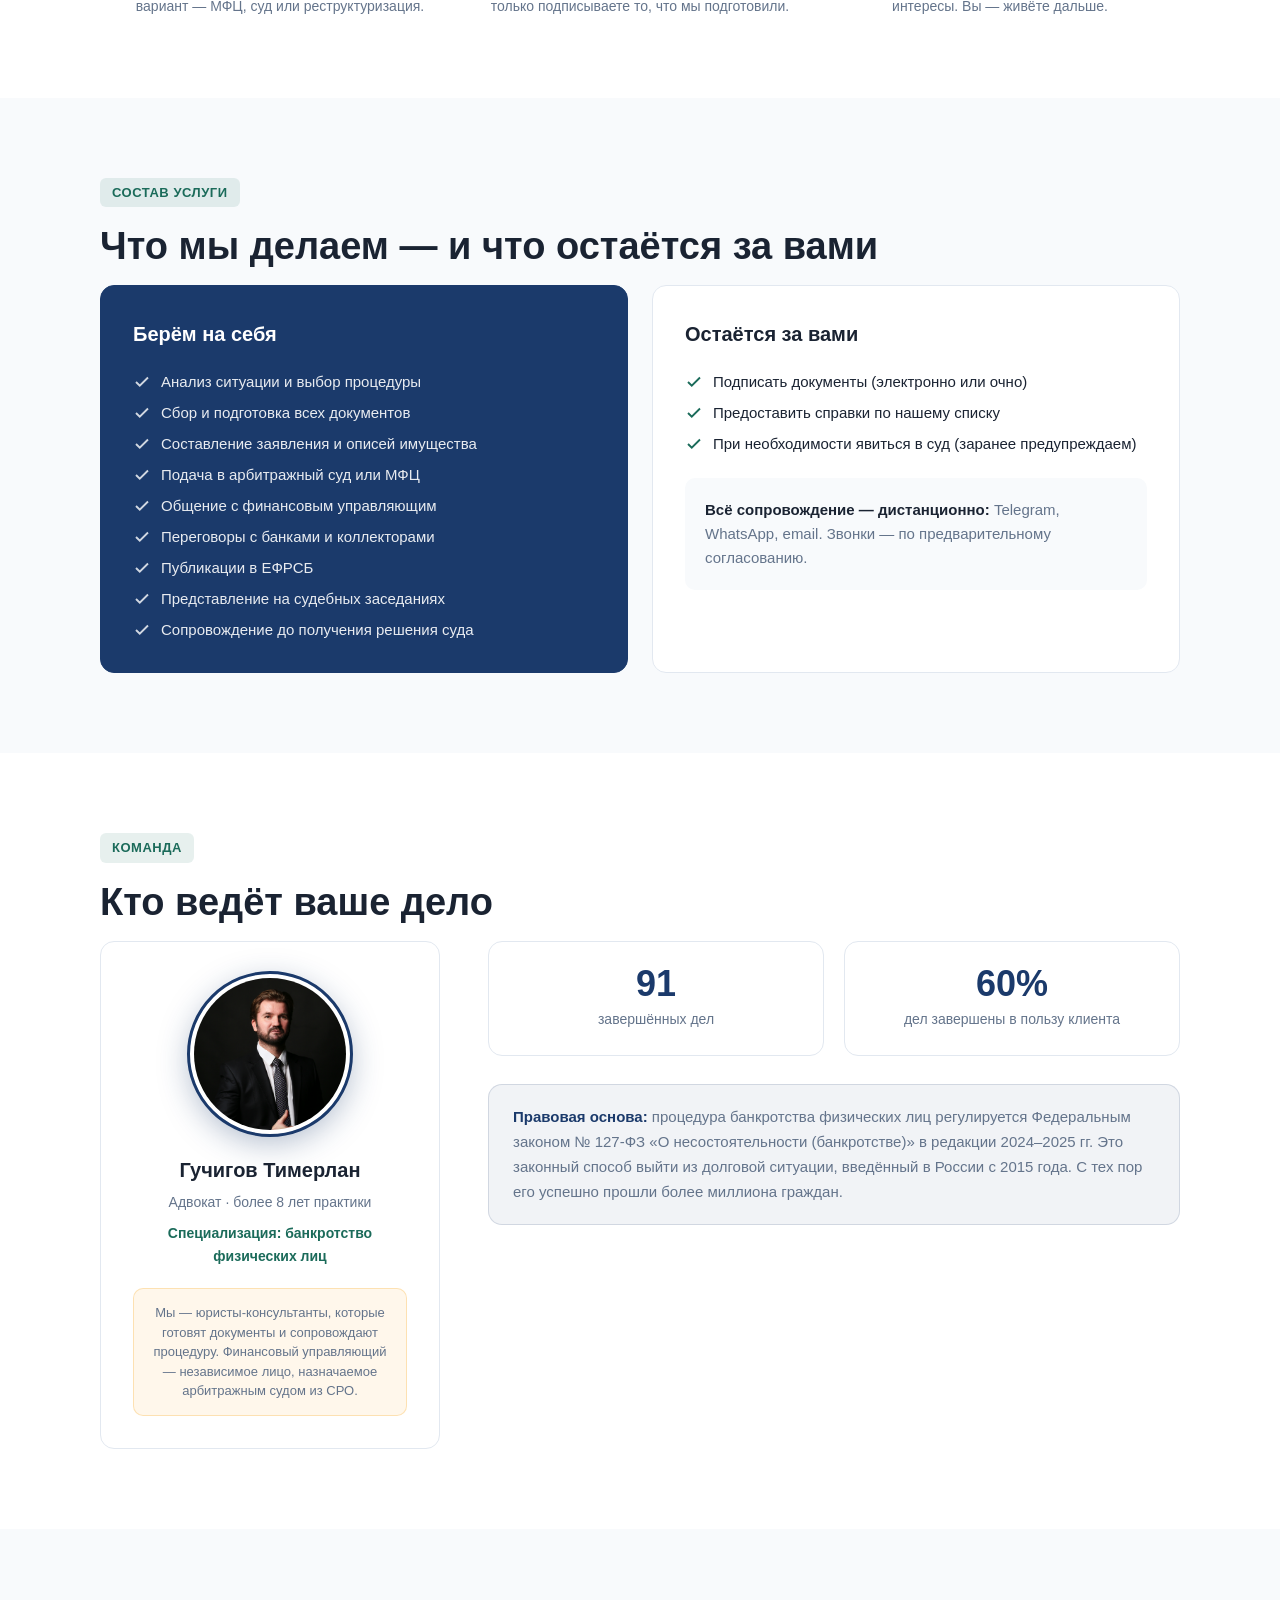
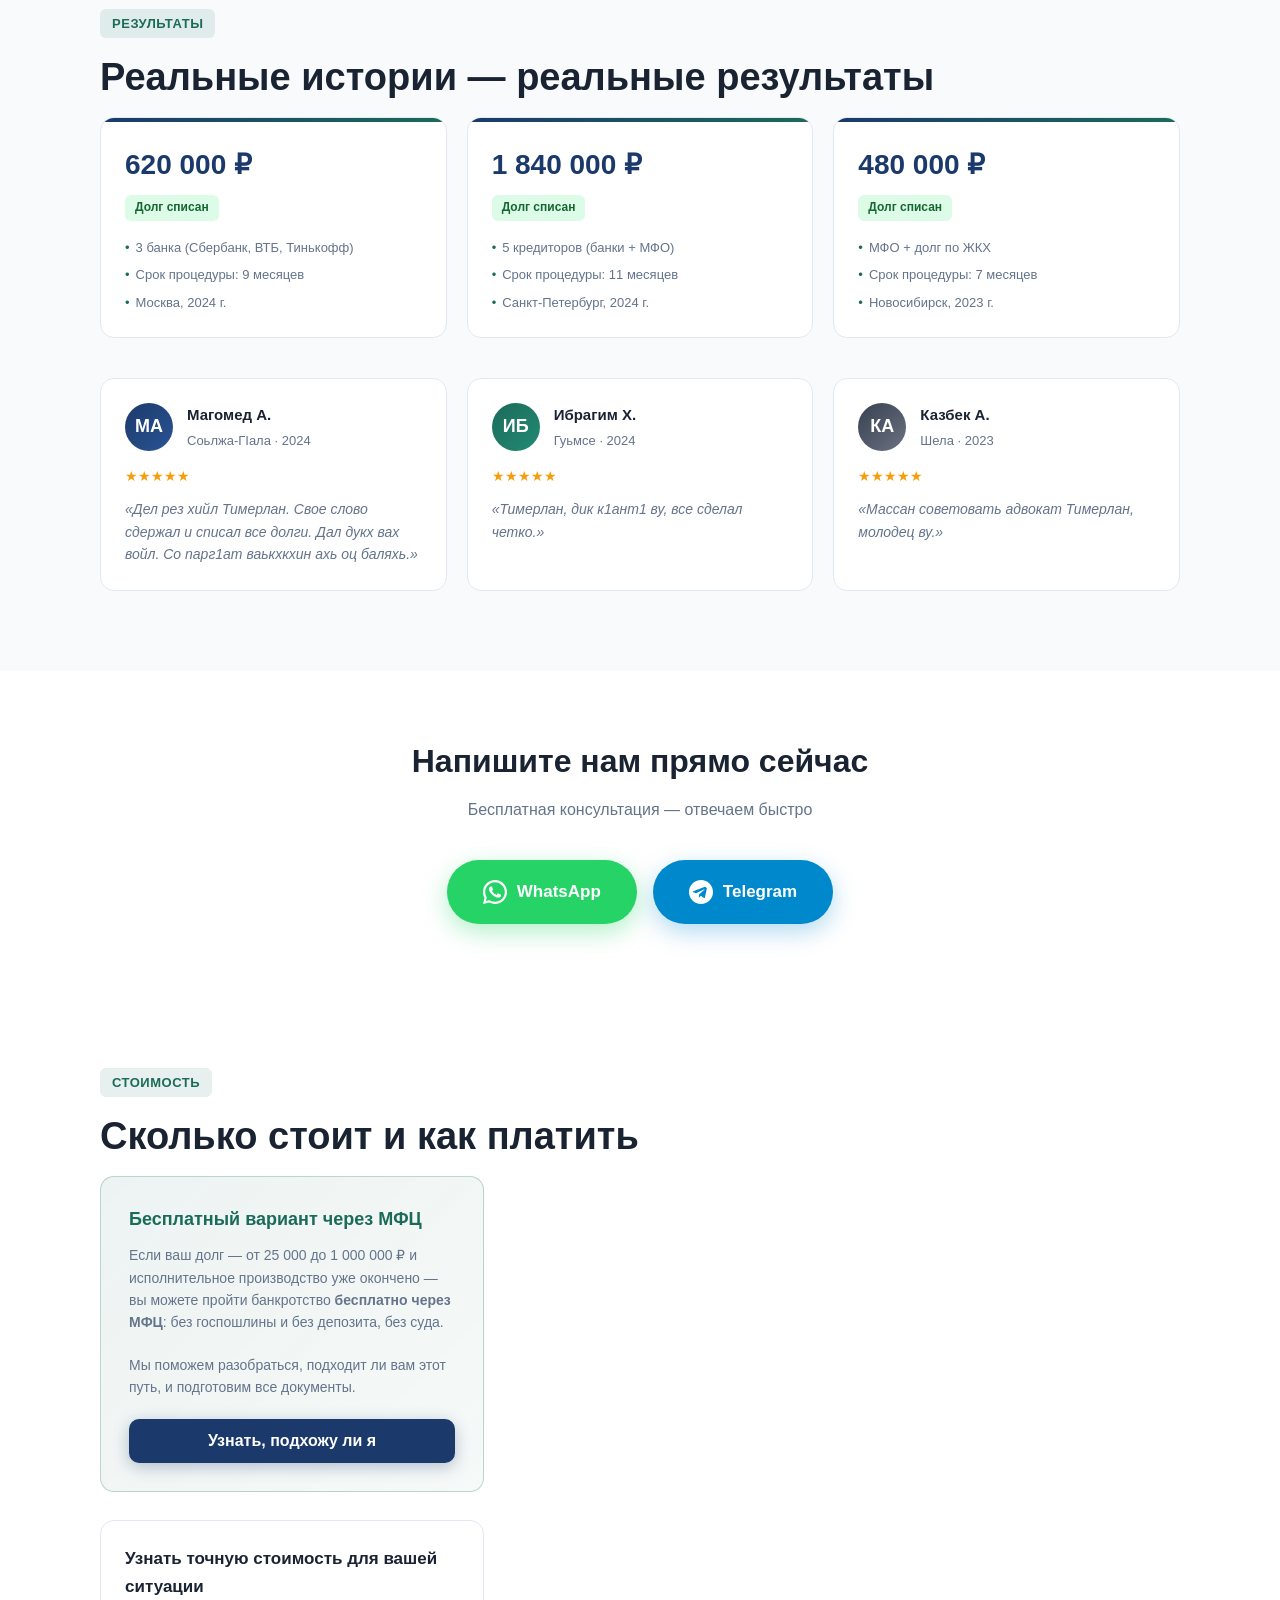
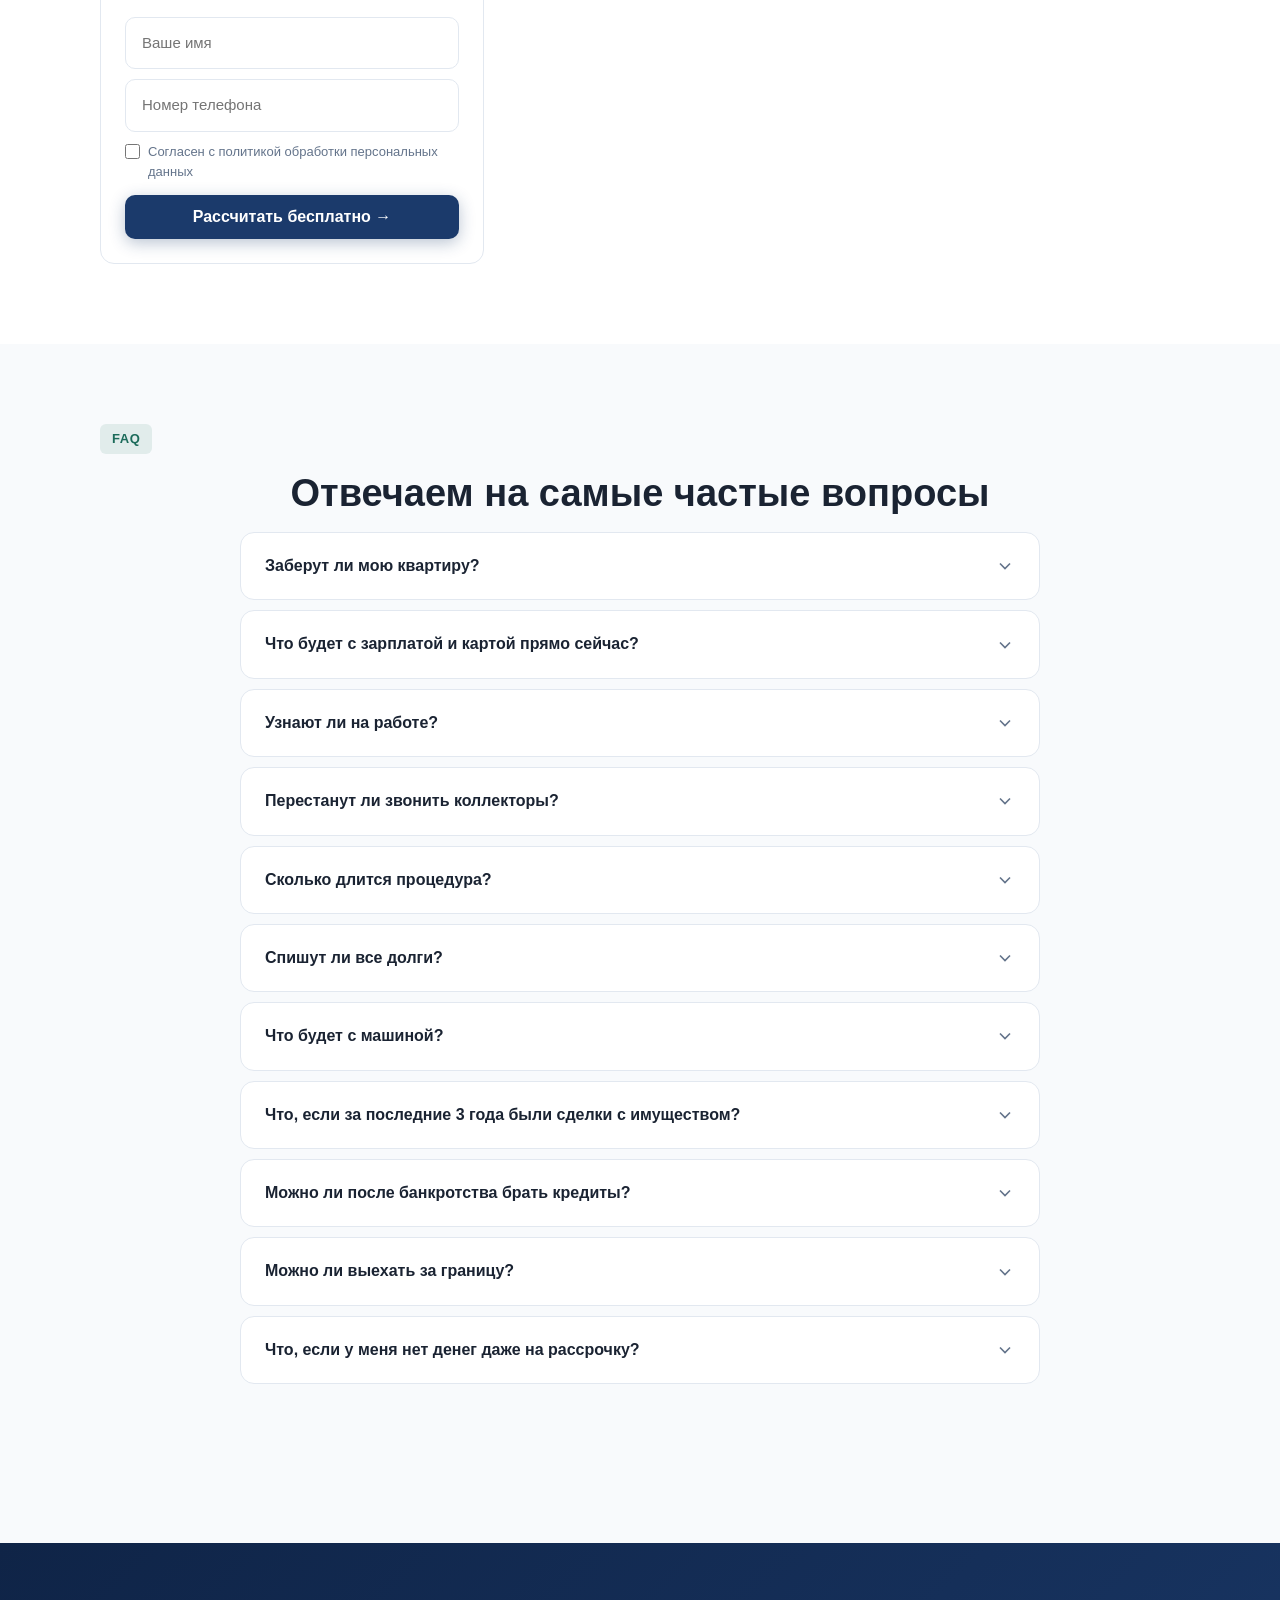
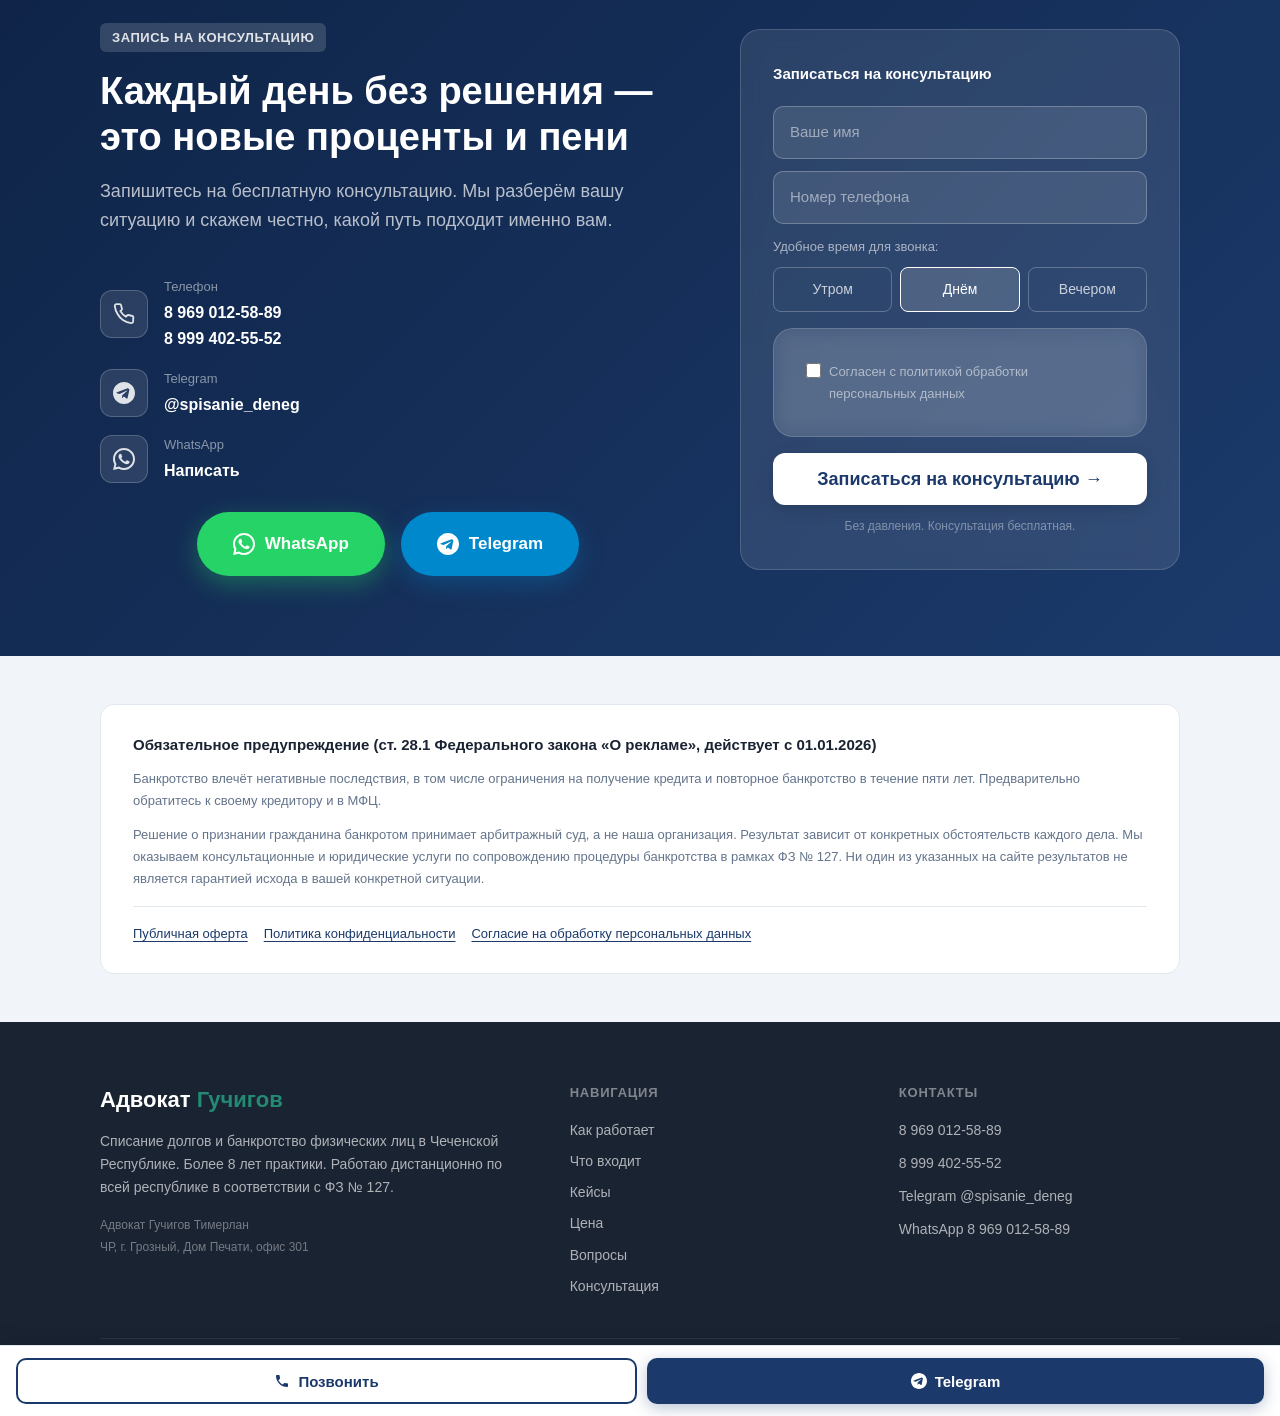
==== commit 26c6905a: "Add premium visual effects: animated gradient, parallax, shimmer, hover glows - Hero gradient animat" ====
--- a/index.html
+++ b/index.html
@@ -75,7 +75,7 @@
 @media(max-width:768px){.sticky-bar{display:flex}}
 
 /* ─── HERO ───────────────────────────────────── */
-.hero{background:linear-gradient(135deg,#0F2447 0%,#1B3A6B 45%,#1B6B5A 100%);padding:72px 0 80px;overflow:hidden;position:relative}
+.hero{background:linear-gradient(135deg,#0F2447 0%,#1B3A6B 30%,#1B6B5A 60%,#0a1f3d 100%);background-size:300% 300%;animation:heroGradient 12s ease infinite;padding:72px 0 80px;overflow:hidden;position:relative}
 .hero::before{content:'';position:absolute;inset:0;background:url("data:image/svg+xml,%3Csvg width='60' height='60' viewBox='0 0 60 60' xmlns='http://www.w3.org/2000/svg'%3E%3Cg fill='none' fill-rule='evenodd'%3E%3Cg fill='%23ffffff' fill-opacity='0.03'%3E%3Cpath d='M36 34v-4h-2v4h-4v2h4v4h2v-4h4v-2h-4zm0-30V0h-2v4h-4v2h4v4h2V6h4V4h-4zM6 34v-4H4v4H0v2h4v4h2v-4h4v-2H6zM6 4V0H4v4H0v2h4v4h2V6h4V4H6z'/%3E%3C/g%3E%3C/g%3E%3C/svg%3E")}
 .hero-grid{display:grid;grid-template-columns:380px 1fr;gap:48px;align-items:center}
 .hero-label{display:inline-flex;align-items:center;gap:8px;background:rgba(255,255,255,.12);border:1px solid rgba(255,255,255,.2);border-radius:100px;padding:6px 16px;font-size:13px;font-weight:500;color:rgba(255,255,255,.9);margin-bottom:20px}
@@ -84,7 +84,7 @@
 .hero-photo-wrap{width:100%;aspect-ratio:3/4;overflow:hidden;border-radius:20px;box-shadow:0 24px 64px rgba(0,0,0,.55);border:3px solid rgba(255,255,255,.18)}
 .hero-photo-wrap img{width:100%;height:100%;object-fit:cover;object-position:center top}
 .hero-name-big{font-size:clamp(48px,5.5vw,80px);font-weight:900;color:#fff;line-height:.95;letter-spacing:-.03em;text-transform:uppercase;margin-bottom:16px}
-.hero-name-big span{color:#4ADE80}
+.hero-name-big span{background:linear-gradient(90deg,#4ADE80 0%,#86EFAC 40%,#4ADE80 100%);background-size:200% auto;-webkit-background-clip:text;-webkit-text-fill-color:transparent;background-clip:text;animation:shimmer 3s linear infinite}
 .hero-region{font-size:clamp(20px,2.4vw,32px);font-weight:800;color:rgba(255,255,255,.95);line-height:1.2;letter-spacing:-.01em;text-transform:uppercase;border-left:4px solid #4ADE80;padding-left:16px;margin-bottom:24px}
 .hero h1{font-size:clamp(28px,4.2vw,46px);font-weight:800;line-height:1.15;color:#fff;margin-bottom:20px;letter-spacing:-.02em}
 .hero-sub{font-size:18px;color:rgba(255,255,255,.78);line-height:1.6;margin-bottom:32px;max-width:520px}
@@ -207,8 +207,8 @@
 .case-meta span::before{content:'•';color:var(--secondary)}
 
 .reviews-grid{display:grid;grid-template-columns:repeat(3,1fr);gap:20px}
-.review-card{background:#fff;border-radius:var(--r);padding:24px;border:1px solid var(--border);transition:box-shadow .25s}
-.review-card:hover{box-shadow:var(--shadow-sm)}
+.review-card{background:#fff;border-radius:var(--r);padding:24px;border:1px solid var(--border);transition:box-shadow .3s,transform .3s}
+.review-card:hover{box-shadow:var(--shadow-md);transform:translateY(-4px)}
 .review-header{display:flex;align-items:center;gap:14px;margin-bottom:14px}
 .review-avatar{width:48px;height:48px;border-radius:50%;display:flex;align-items:center;justify-content:center;font-size:18px;font-weight:700;color:#fff;flex-shrink:0}
 .review-name{font-weight:700;font-size:15px;margin-bottom:2px}
@@ -348,6 +348,34 @@
   .calc-card{padding:24px 20px}
 }
 
+/* ─── PREMIUM EFFECTS ───────────────────────── */
+@keyframes heroGradient{0%{background-position:0% 50%}50%{background-position:100% 50%}100%{background-position:0% 50%}}
+@keyframes shimmer{to{background-position:200% center}}
+@keyframes floatOrb{0%,100%{transform:translateY(0) scale(1);opacity:.5}50%{transform:translateY(-40px) scale(1.2);opacity:.8}}
+@keyframes livePulse{0%,100%{box-shadow:0 0 0 0 rgba(74,222,128,.6)}70%{box-shadow:0 0 0 8px rgba(74,222,128,0)}}
+@keyframes pageIn{from{opacity:0;transform:translateY(10px)}to{opacity:1;transform:none}}
+body{animation:pageIn .5s ease both}
+.hero::after{content:'';position:absolute;width:500px;height:500px;border-radius:50%;background:radial-gradient(circle,rgba(74,222,128,.1) 0%,transparent 65%);top:-100px;right:0;animation:floatOrb 8s ease-in-out infinite;pointer-events:none;z-index:0}
+.hero-label::before{animation:livePulse 2s ease-in-out infinite}
+.hero-photo-wrap{box-shadow:0 24px 64px rgba(0,0,0,.55),0 0 0 0 rgba(74,222,128,0);transition:box-shadow .4s}
+.hero-photo-wrap:hover{box-shadow:0 32px 80px rgba(0,0,0,.6),0 0 0 6px rgba(74,222,128,.25)}
+.stat-card{transition:box-shadow .3s,transform .3s}
+.stat-card:hover{box-shadow:0 10px 32px rgba(27,58,107,.18);transform:translateY(-4px)}
+.offering-card{transition:box-shadow .3s,transform .3s}
+.offering-card:hover{box-shadow:0 16px 48px rgba(27,58,107,.2);transform:translateY(-5px)}
+.expert-card{transition:box-shadow .3s,transform .3s}
+.expert-card:hover{box-shadow:0 20px 56px rgba(27,58,107,.2);transform:translateY(-5px)}
+.faq-item{transition:box-shadow .25s,transform .25s}
+.faq-item:hover{box-shadow:0 6px 24px rgba(27,58,107,.1);transform:translateY(-2px)}
+.btn-primary{position:relative;overflow:hidden}
+.btn-primary::after{content:'';position:absolute;inset:0;background:linear-gradient(135deg,rgba(255,255,255,.18),transparent);opacity:0;transition:opacity .3s}
+.btn-primary:hover::after{opacity:1}
+.btn-wa,.btn-tg{position:relative;overflow:hidden}
+.btn-wa::before,.btn-tg::before{content:'';position:absolute;inset:0;background:linear-gradient(135deg,rgba(255,255,255,.18),transparent);opacity:0;transition:opacity .3s}
+.btn-wa:hover::before,.btn-tg:hover::before{opacity:1}
+.section-title{position:relative}
+.hero-grid{will-change:transform}
+
 /* ─── MESSENGER BLOCK ────────────────────────── */
 .messenger-section{padding:64px 0;background:#fff;text-align:center}
 .messenger-title{font-size:clamp(22px,3vw,32px);font-weight:800;color:var(--text);margin-bottom:10px}
@@ -1284,6 +1312,20 @@
     if(target){ e.preventDefault(); target.scrollIntoView({behavior:'smooth',block:'start'}); }
   });
 });
+
+// ─── PARALLAX HERO ───────────────────────────
+(function(){
+  const grid = document.querySelector('.hero-grid');
+  const hero = document.querySelector('.hero');
+  if(!grid || !hero) return;
+  window.addEventListener('scroll',function(){
+    const s = window.scrollY;
+    if(s < hero.offsetHeight * 1.2){
+      grid.style.transform = 'translateY(' + (s * 0.12) + 'px)';
+      grid.style.opacity = Math.max(0, 1 - s / (hero.offsetHeight * 0.85));
+    }
+  },{passive:true});
+})();
 </script>
 </body>
 </html>
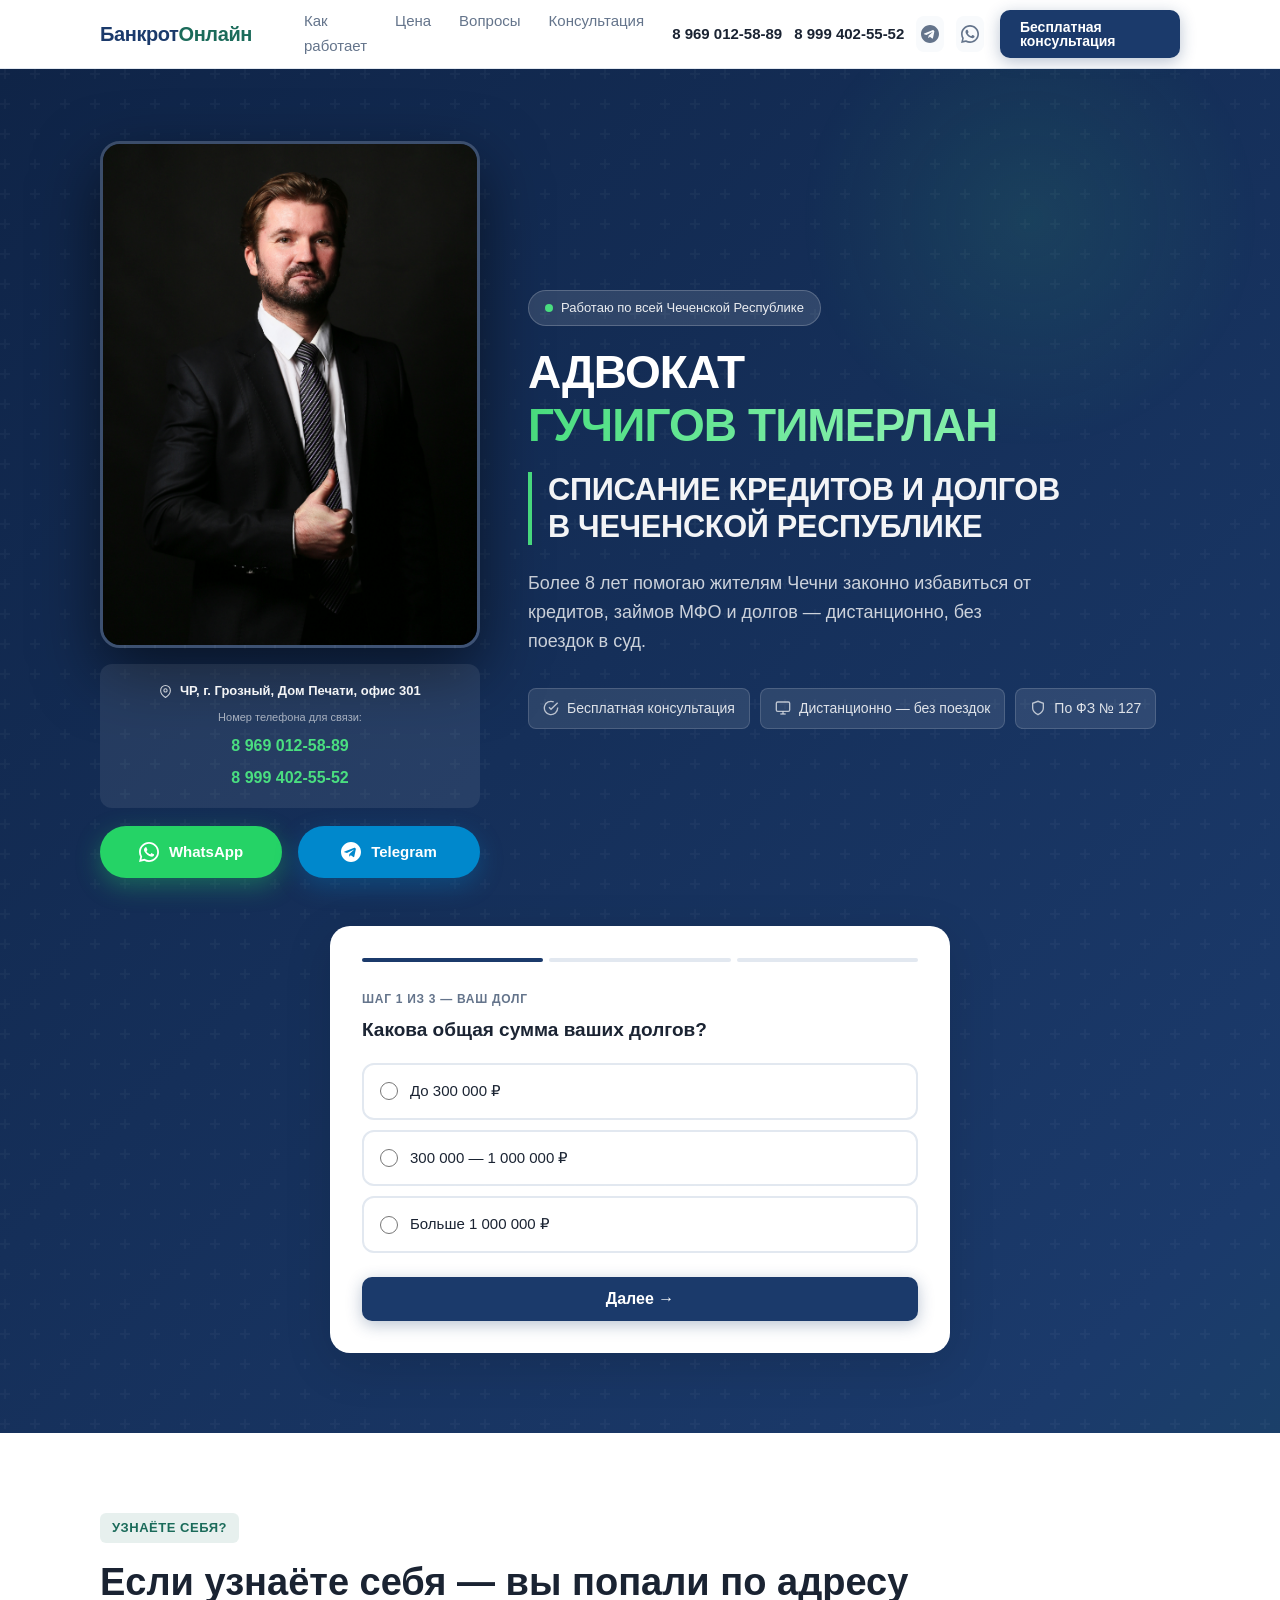
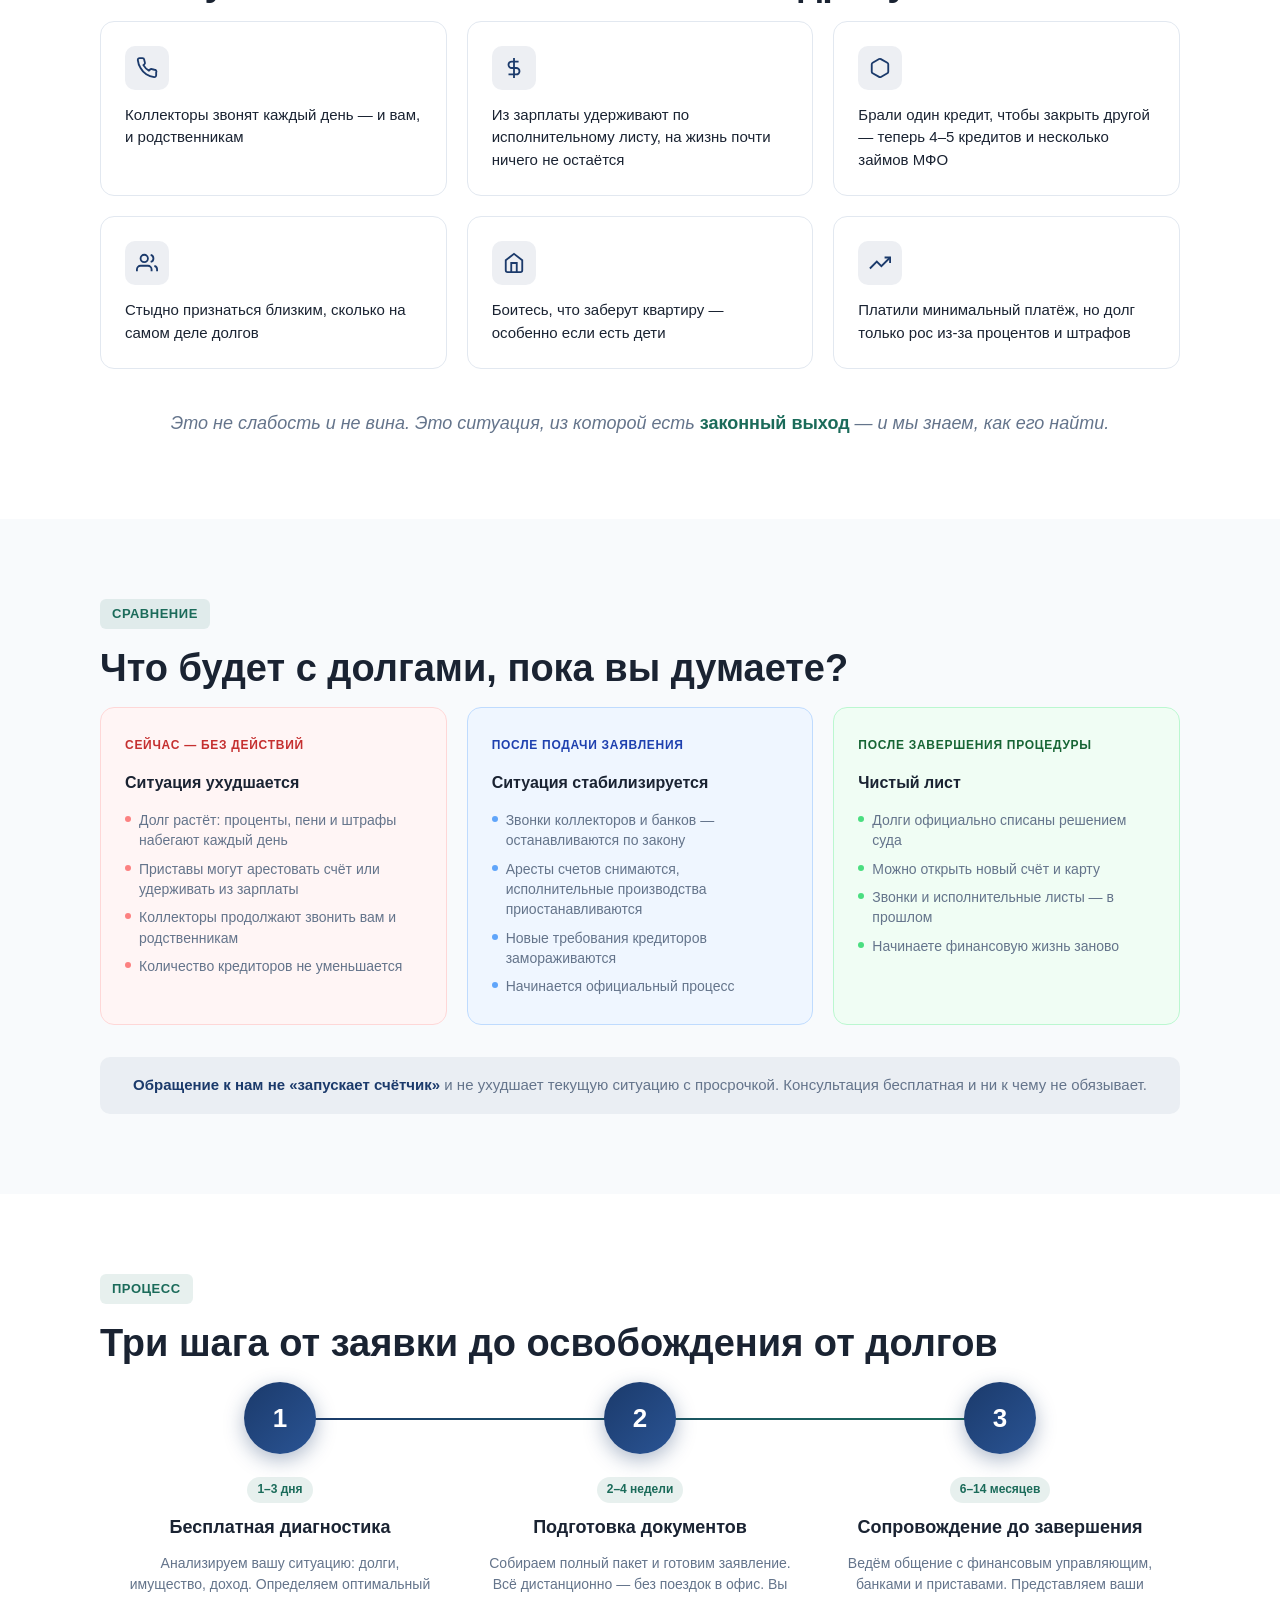
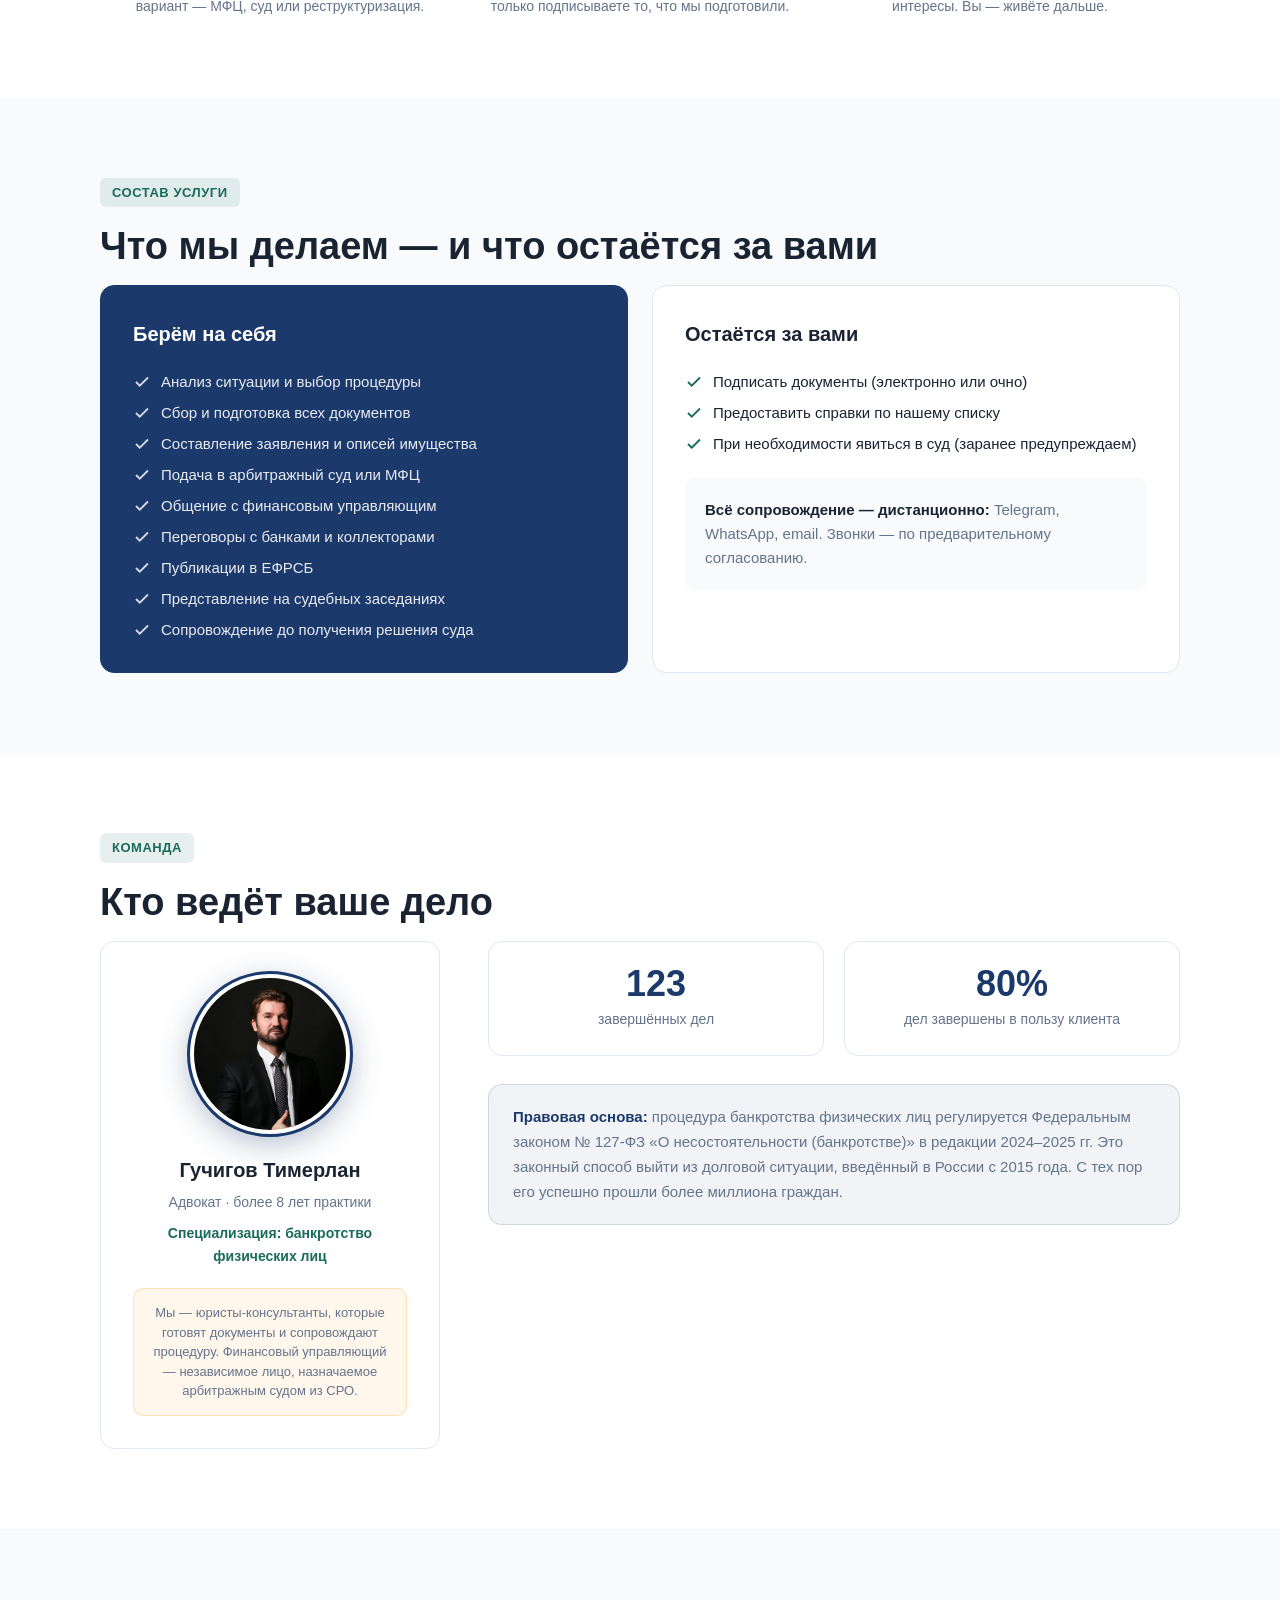
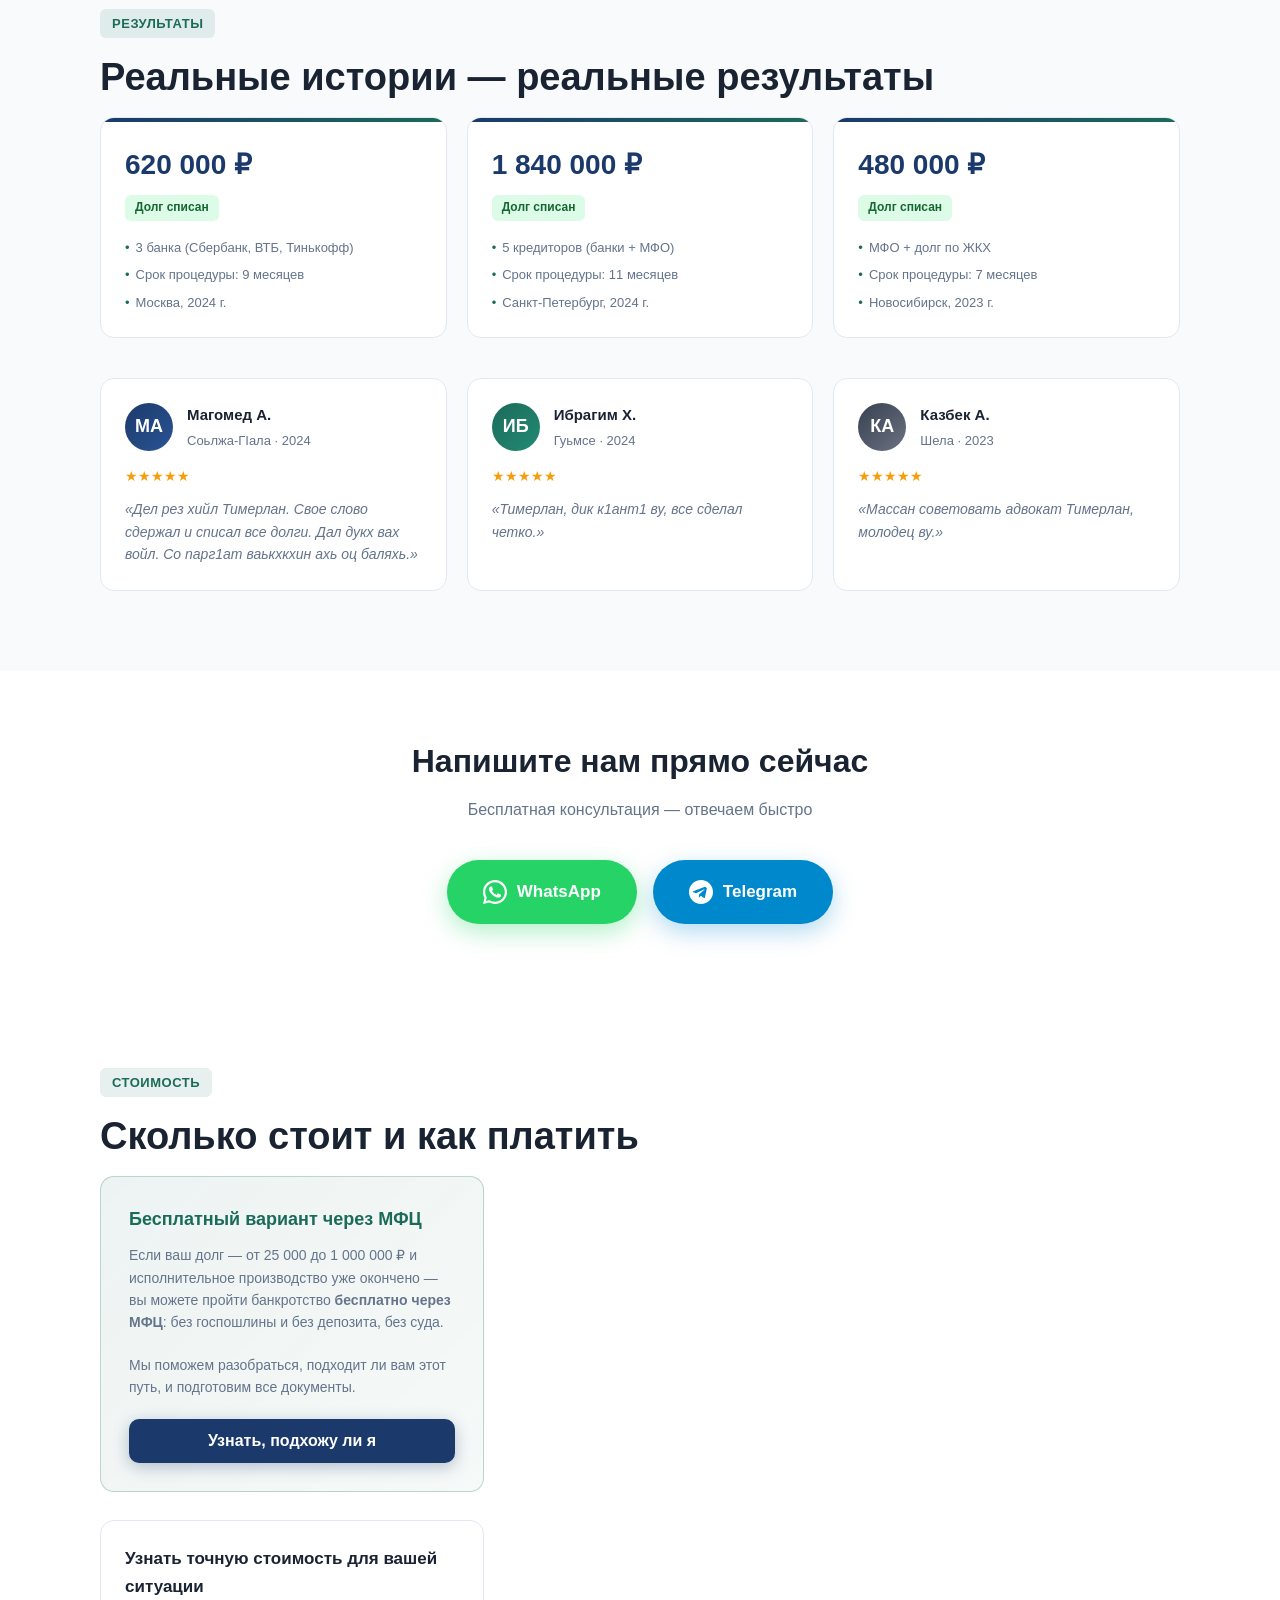
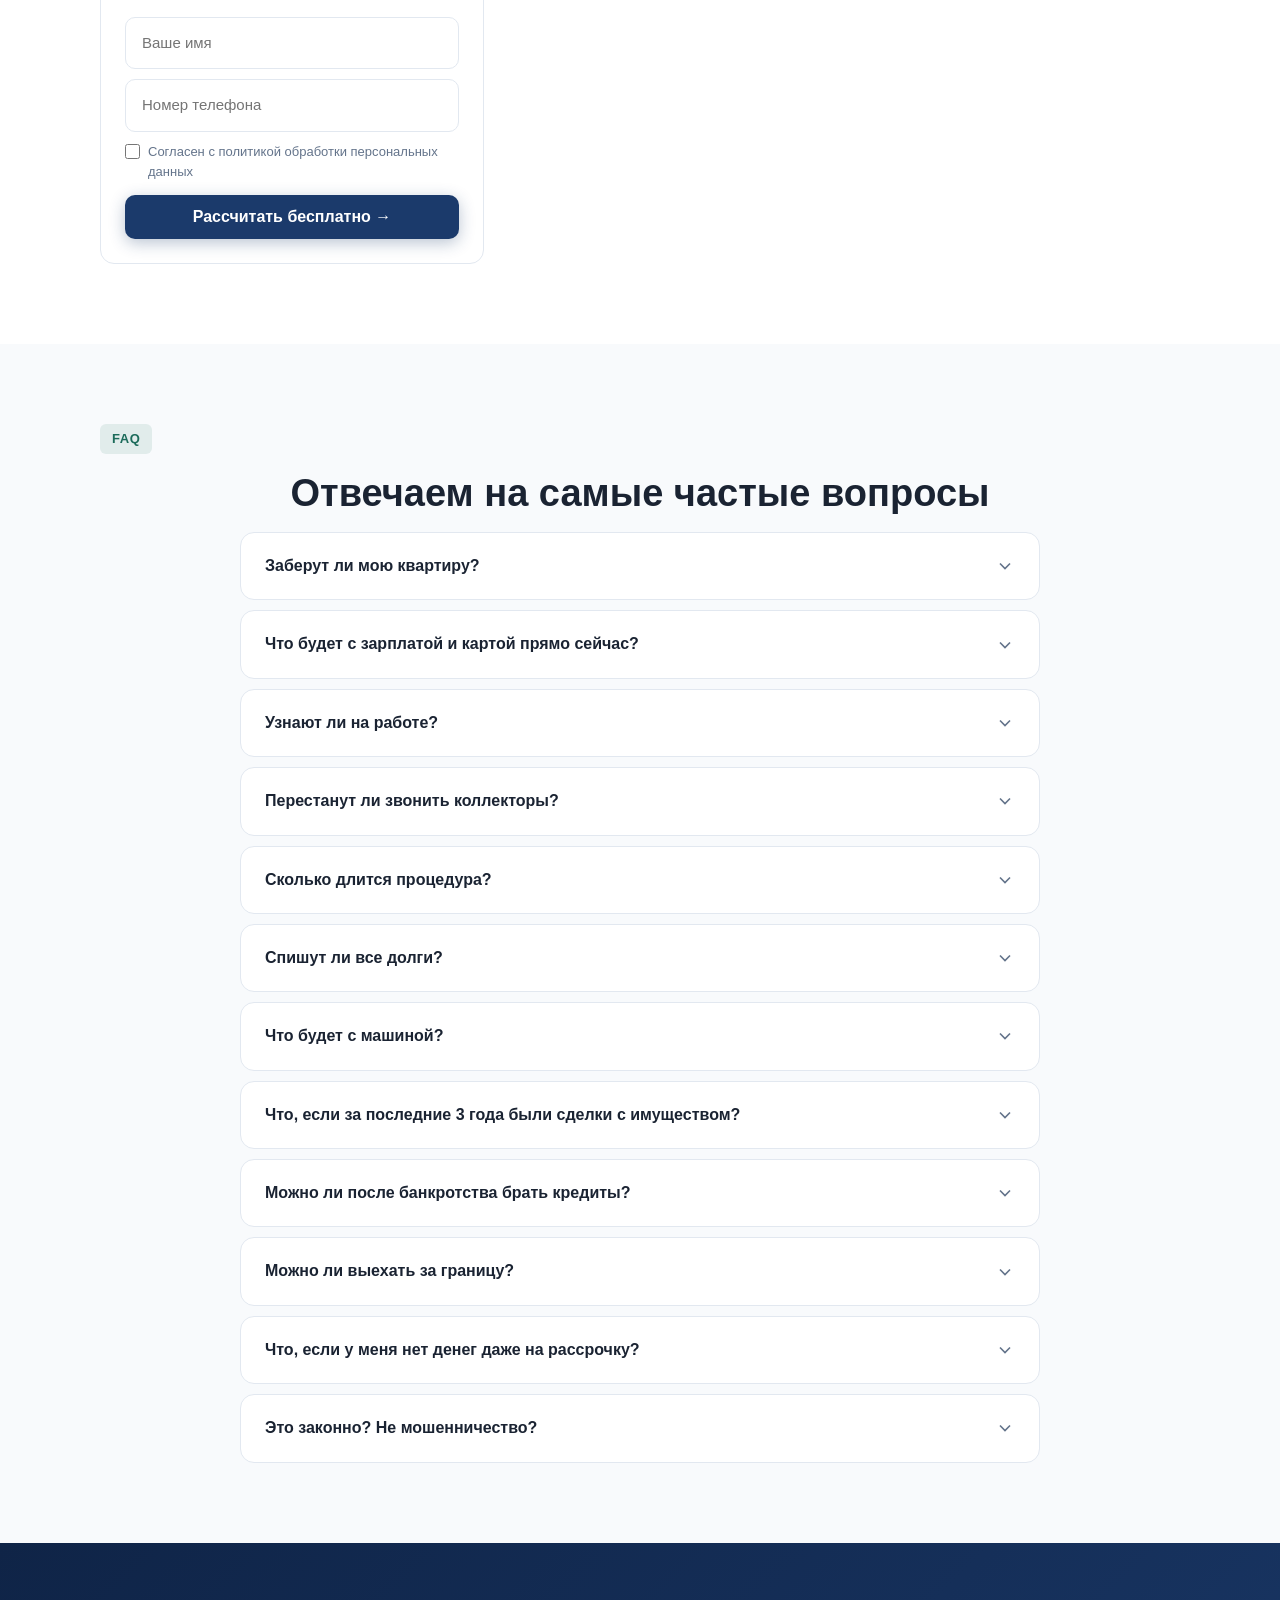
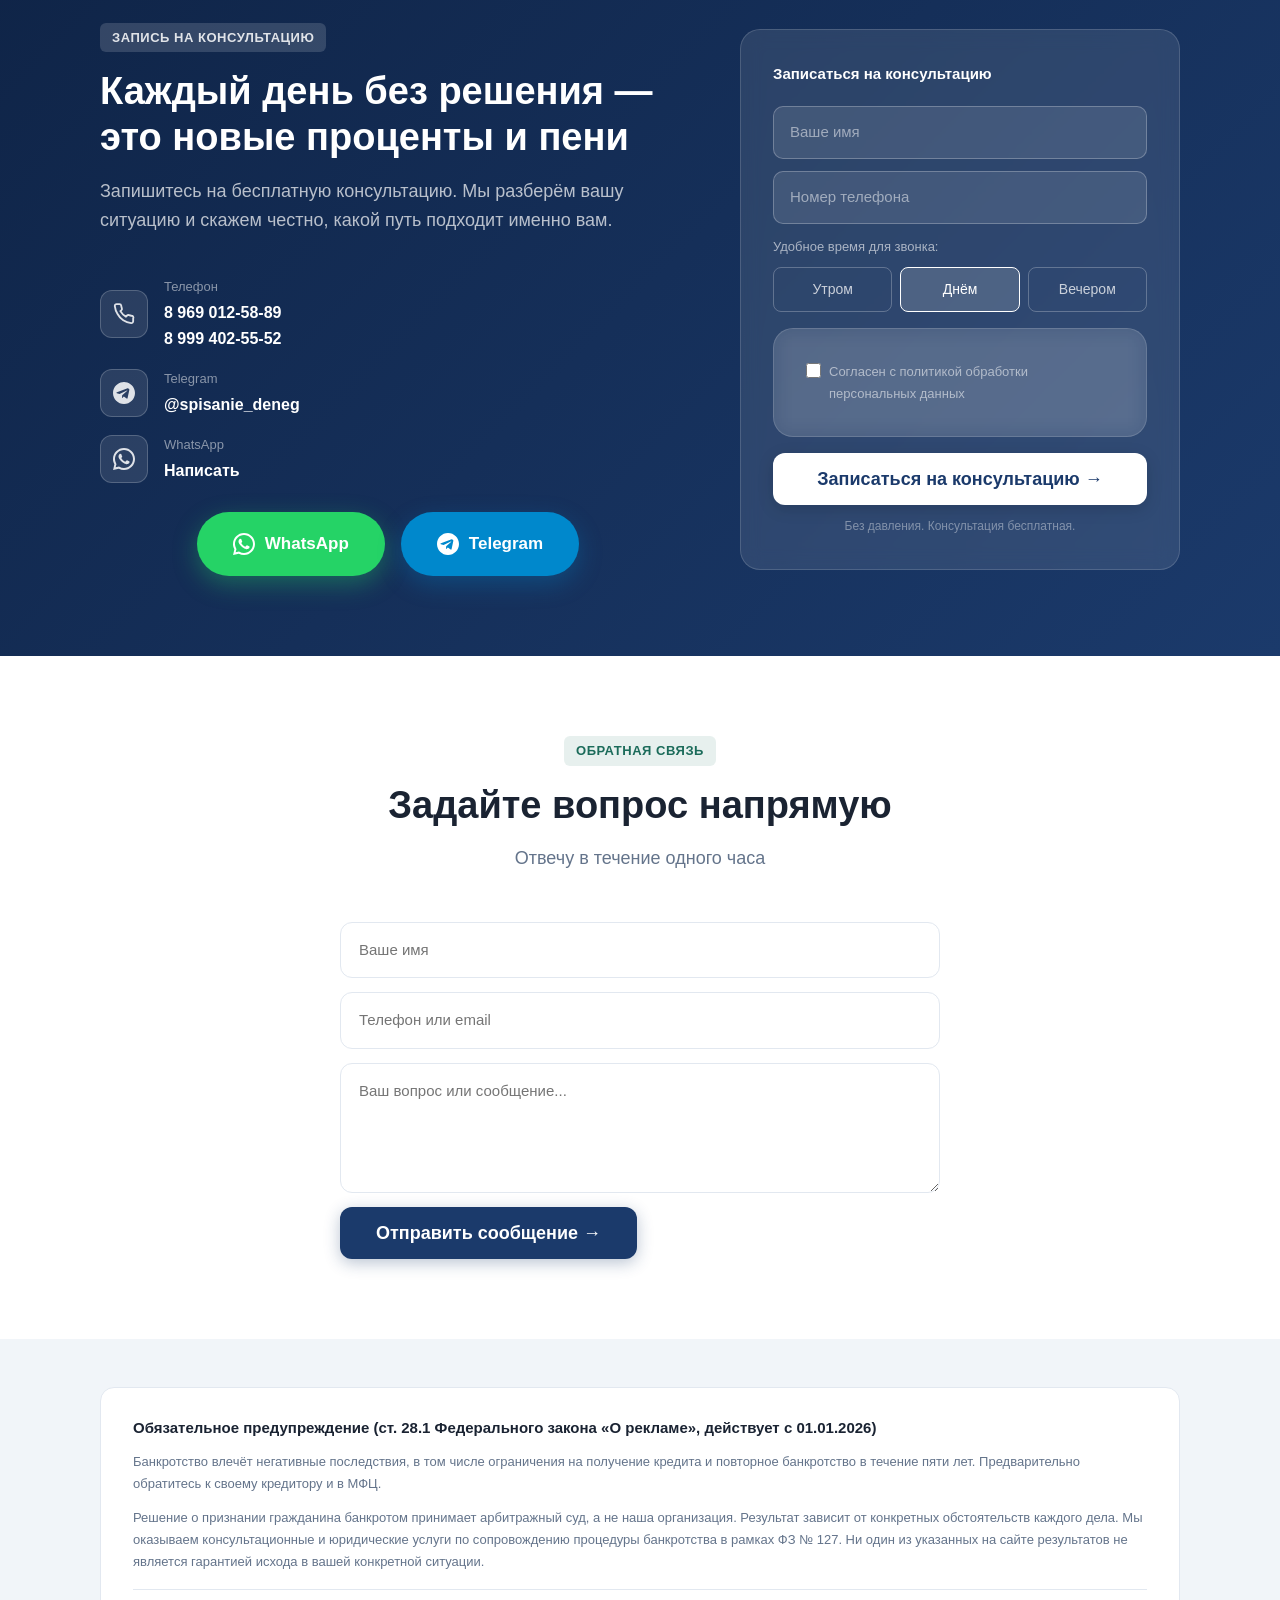
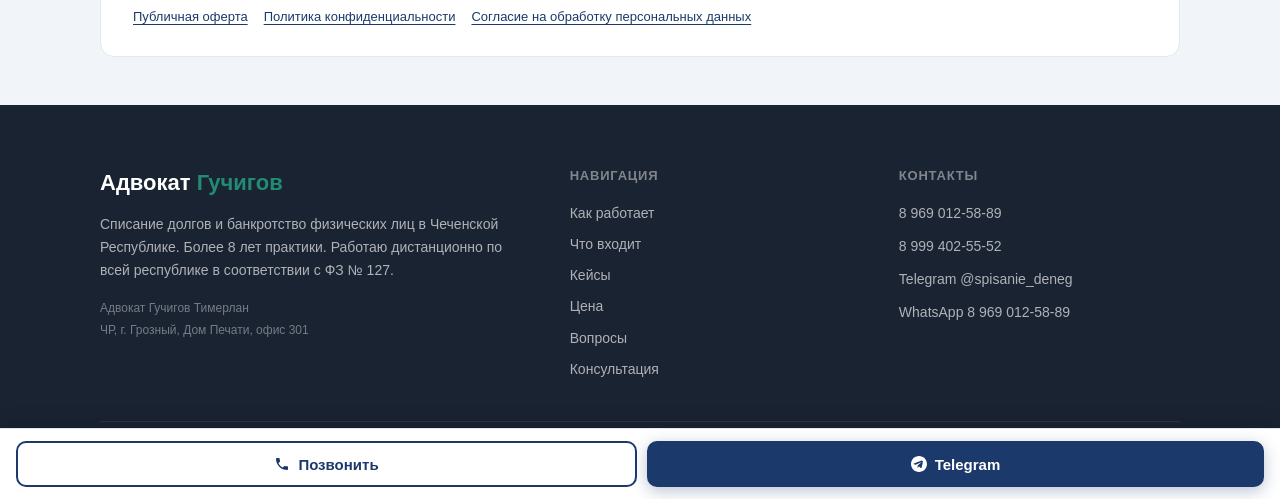
==== commit 1ceaf64c: "Add back-to-top button, feedback form, burger X animation - Back-to-top: fixed circle button bottom-" ====
--- a/index.html
+++ b/index.html
@@ -376,6 +376,28 @@
 .section-title{position:relative}
 .hero-grid{will-change:transform}
 
+/* ─── BACK TO TOP ───────────────────────────── */
+.back-top{position:fixed;bottom:96px;right:20px;width:50px;height:50px;border-radius:50%;background:var(--primary);color:#fff;border:none;cursor:pointer;display:flex;align-items:center;justify-content:center;box-shadow:0 6px 24px rgba(27,58,107,.45);opacity:0;transform:translateY(20px) scale(.8);transition:opacity .3s,transform .3s;z-index:150}
+.back-top.visible{opacity:1;transform:translateY(0) scale(1)}
+.back-top:hover{background:var(--primary-dark);transform:translateY(-3px) scale(1.08)!important;box-shadow:0 10px 32px rgba(27,58,107,.55)}
+
+/* ─── BURGER → X ────────────────────────────── */
+.burger.active span:nth-child(1){transform:translateY(7px) rotate(45deg)}
+.burger.active span:nth-child(2){opacity:0;transform:scaleX(0)}
+.burger.active span:nth-child(3){transform:translateY(-7px) rotate(-45deg)}
+
+/* ─── FEEDBACK FORM ──────────────────────────── */
+.feedback-section{background:#fff}
+.feedback-wrap{max-width:600px;margin:0 auto;text-align:center}
+.feedback-form{display:flex;flex-direction:column;gap:14px;margin-top:32px;text-align:left}
+.feedback-input{width:100%;padding:15px 18px;border:1.5px solid var(--border);border-radius:12px;font-size:15px;color:var(--text);background:#fff;outline:none;transition:border-color .2s,box-shadow .2s;font-family:inherit}
+.feedback-input:focus{border-color:var(--primary);box-shadow:0 0 0 4px rgba(27,58,107,.08)}
+textarea.feedback-input{resize:vertical;min-height:130px}
+.feedback-success{display:none;text-align:center;padding:40px 24px}
+.feedback-success.show{display:block;animation:successPop .5s cubic-bezier(.34,1.56,.64,1) both}
+@keyframes successPop{from{opacity:0;transform:scale(.6)}to{opacity:1;transform:scale(1)}}
+.success-icon{width:84px;height:84px;border-radius:50%;background:linear-gradient(135deg,#DCFCE7,#BBF7D0);margin:0 auto 20px;display:flex;align-items:center;justify-content:center;box-shadow:0 8px 32px rgba(22,101,52,.2)}
+
 /* ─── MESSENGER BLOCK ────────────────────────── */
 .messenger-section{padding:64px 0;background:#fff;text-align:center}
 .messenger-title{font-size:clamp(22px,3vw,32px);font-weight:800;color:var(--text);margin-bottom:10px}
@@ -1076,6 +1098,32 @@
   </div>
 </section>
 
+<!-- ═══ FEEDBACK ═════════════════════════════════ -->
+<section class="section feedback-section" id="feedback">
+  <div class="container">
+    <div class="feedback-wrap">
+      <div class="tag">Обратная связь</div>
+      <h2 class="section-title fade-up">Задайте вопрос напрямую</h2>
+      <p class="section-sub fade-up">Отвечу в течение одного часа</p>
+      <div id="feedbackFormWrap" class="fade-up">
+        <form class="feedback-form" onsubmit="submitFeedback(event)">
+          <input type="text" class="feedback-input" placeholder="Ваше имя" required>
+          <input type="text" class="feedback-input" placeholder="Телефон или email">
+          <textarea class="feedback-input" placeholder="Ваш вопрос или сообщение..." required></textarea>
+          <button type="submit" class="btn btn-primary btn-lg" style="align-self:flex-start">Отправить сообщение →</button>
+        </form>
+      </div>
+      <div class="feedback-success" id="feedbackSuccess">
+        <div class="success-icon">
+          <svg width="40" height="40" viewBox="0 0 24 24" fill="none"><path d="M20 6L9 17l-5-5" stroke="#166534" stroke-width="2.5" stroke-linecap="round" stroke-linejoin="round"/></svg>
+        </div>
+        <h3 style="font-size:24px;font-weight:800;margin-bottom:10px">Сообщение отправлено!</h3>
+        <p style="color:var(--text-muted);font-size:16px">Отвечу вам в ближайшее время</p>
+      </div>
+    </div>
+  </div>
+</section>
+
 <!-- ═══ LEGAL ══════════════════════════════════════ -->
 <section class="legal-section">
   <div class="container">
@@ -1135,6 +1183,11 @@
     </div>
   </div>
 </footer>
+
+<!-- Кнопка наверх -->
+<button class="back-top" id="backTop" aria-label="Наверх">
+  <svg width="22" height="22" viewBox="0 0 24 24" fill="none" stroke="currentColor" stroke-width="2.5" stroke-linecap="round"><polyline points="18 15 12 9 6 15"/></svg>
+</button>
 
 <script>
 // ─── CALC STATE ──────────────────────────────────
@@ -1245,9 +1298,13 @@
 
 // ─── BURGER ──────────────────────────────────────
 document.getElementById('burger').addEventListener('click',function(){
+  this.classList.toggle('active');
   document.getElementById('mobileNav').classList.toggle('open');
 });
-function closeMenu(){ document.getElementById('mobileNav').classList.remove('open'); }
+function closeMenu(){
+  document.getElementById('mobileNav').classList.remove('open');
+  document.getElementById('burger').classList.remove('active');
+}
 
 // ─── STICKY HEADER ───────────────────────────────
 window.addEventListener('scroll',function(){
@@ -1312,6 +1369,27 @@
     if(target){ e.preventDefault(); target.scrollIntoView({behavior:'smooth',block:'start'}); }
   });
 });
+
+// ─── BACK TO TOP ─────────────────────────────
+const backTop = document.getElementById('backTop');
+window.addEventListener('scroll',function(){
+  backTop.classList.toggle('visible', window.scrollY > 400);
+},{passive:true});
+backTop.addEventListener('click',function(){
+  window.scrollTo({top:0,behavior:'smooth'});
+});
+
+// ─── FEEDBACK FORM ────────────────────────────
+function submitFeedback(e){
+  e.preventDefault();
+  const form = e.target;
+  form.style.cssText += 'opacity:0;transform:scale(.96);transition:opacity .25s,transform .25s';
+  setTimeout(function(){
+    document.getElementById('feedbackFormWrap').style.display = 'none';
+    const success = document.getElementById('feedbackSuccess');
+    success.classList.add('show');
+  }, 280);
+}
 
 // ─── PARALLAX HERO ───────────────────────────
 (function(){
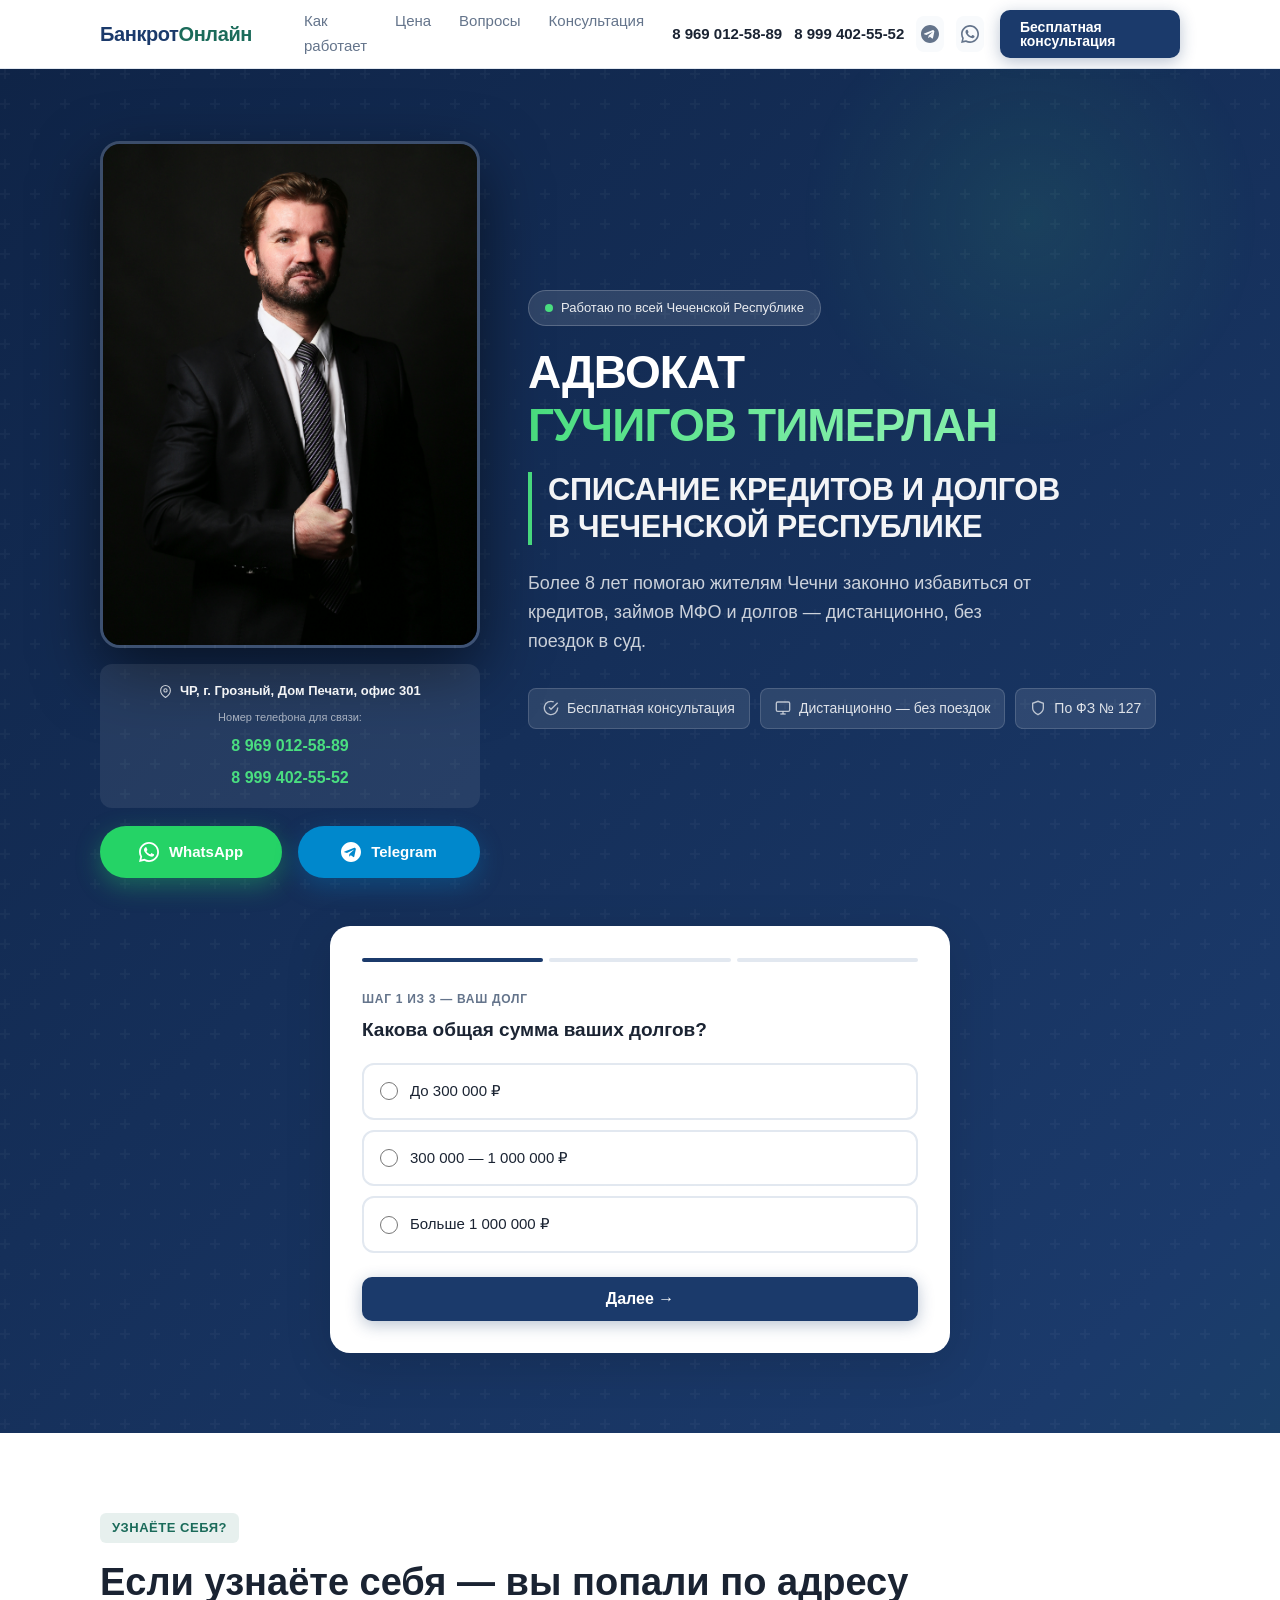
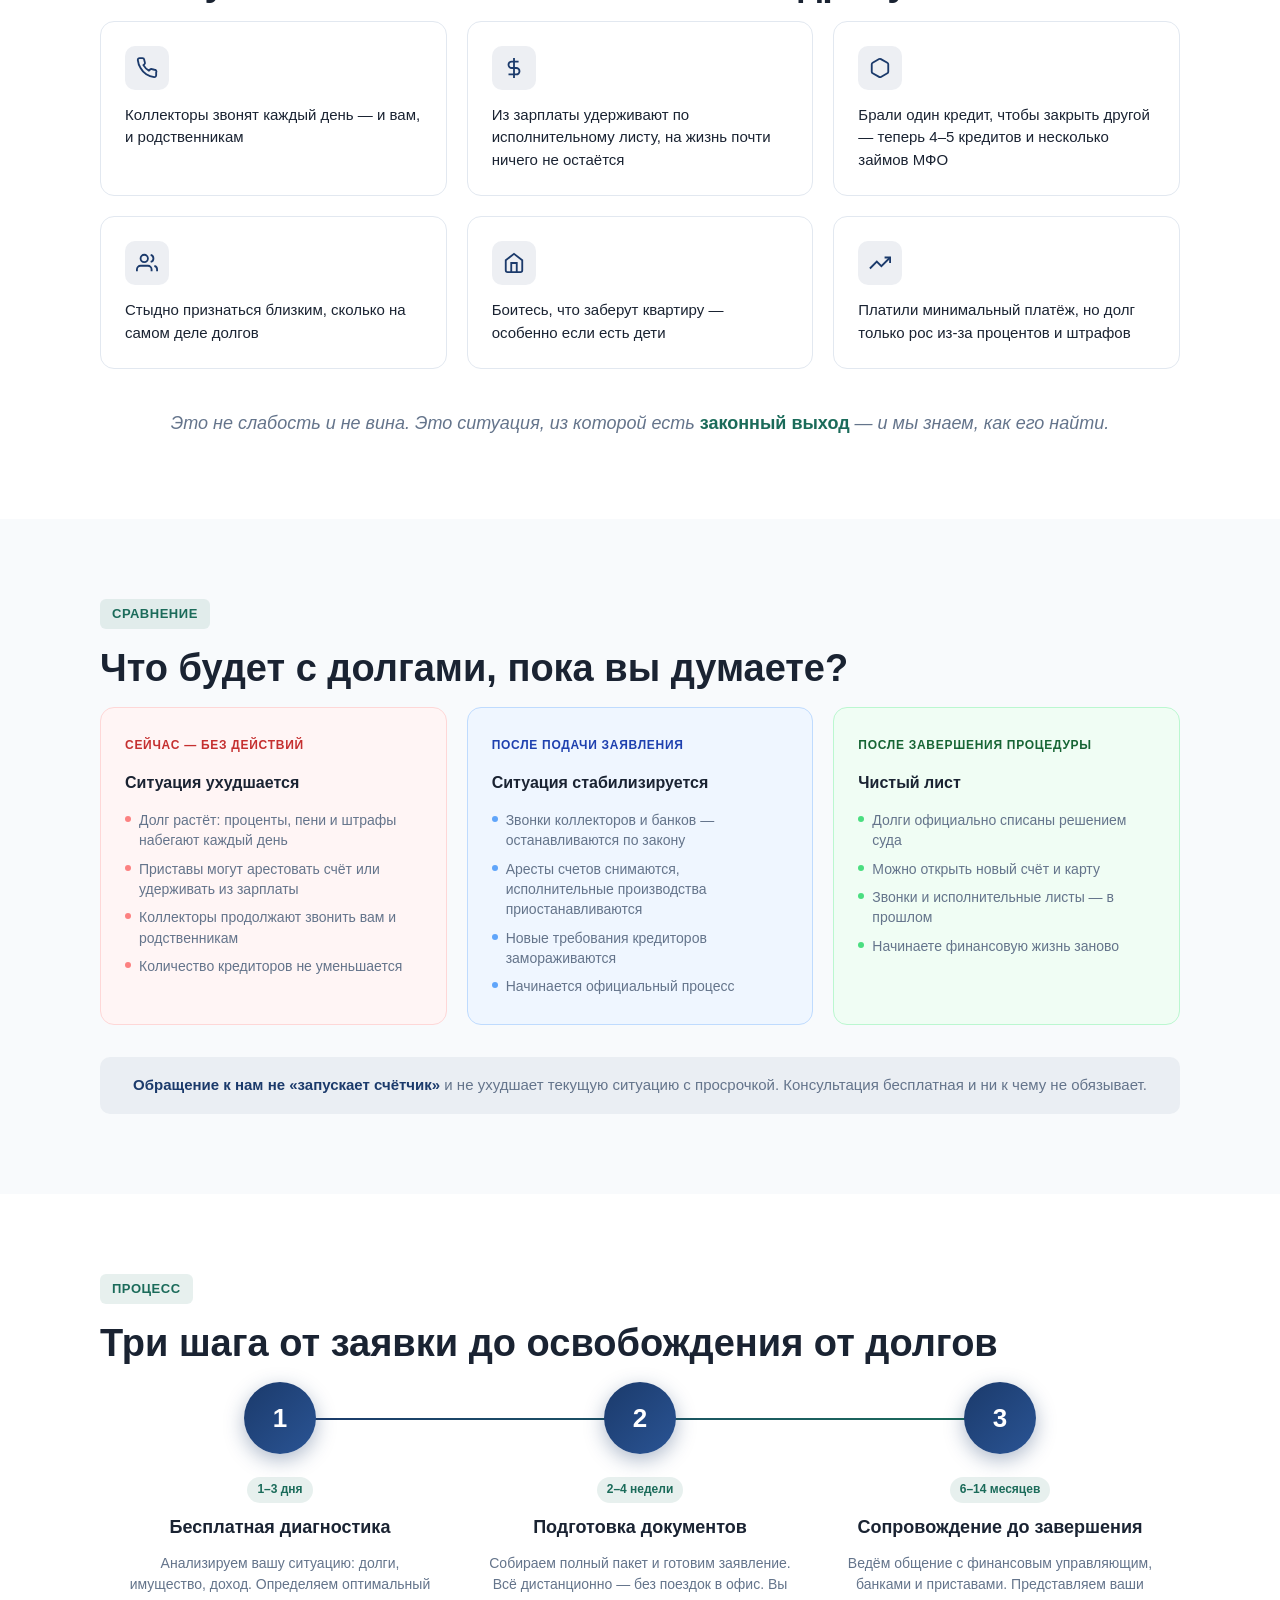
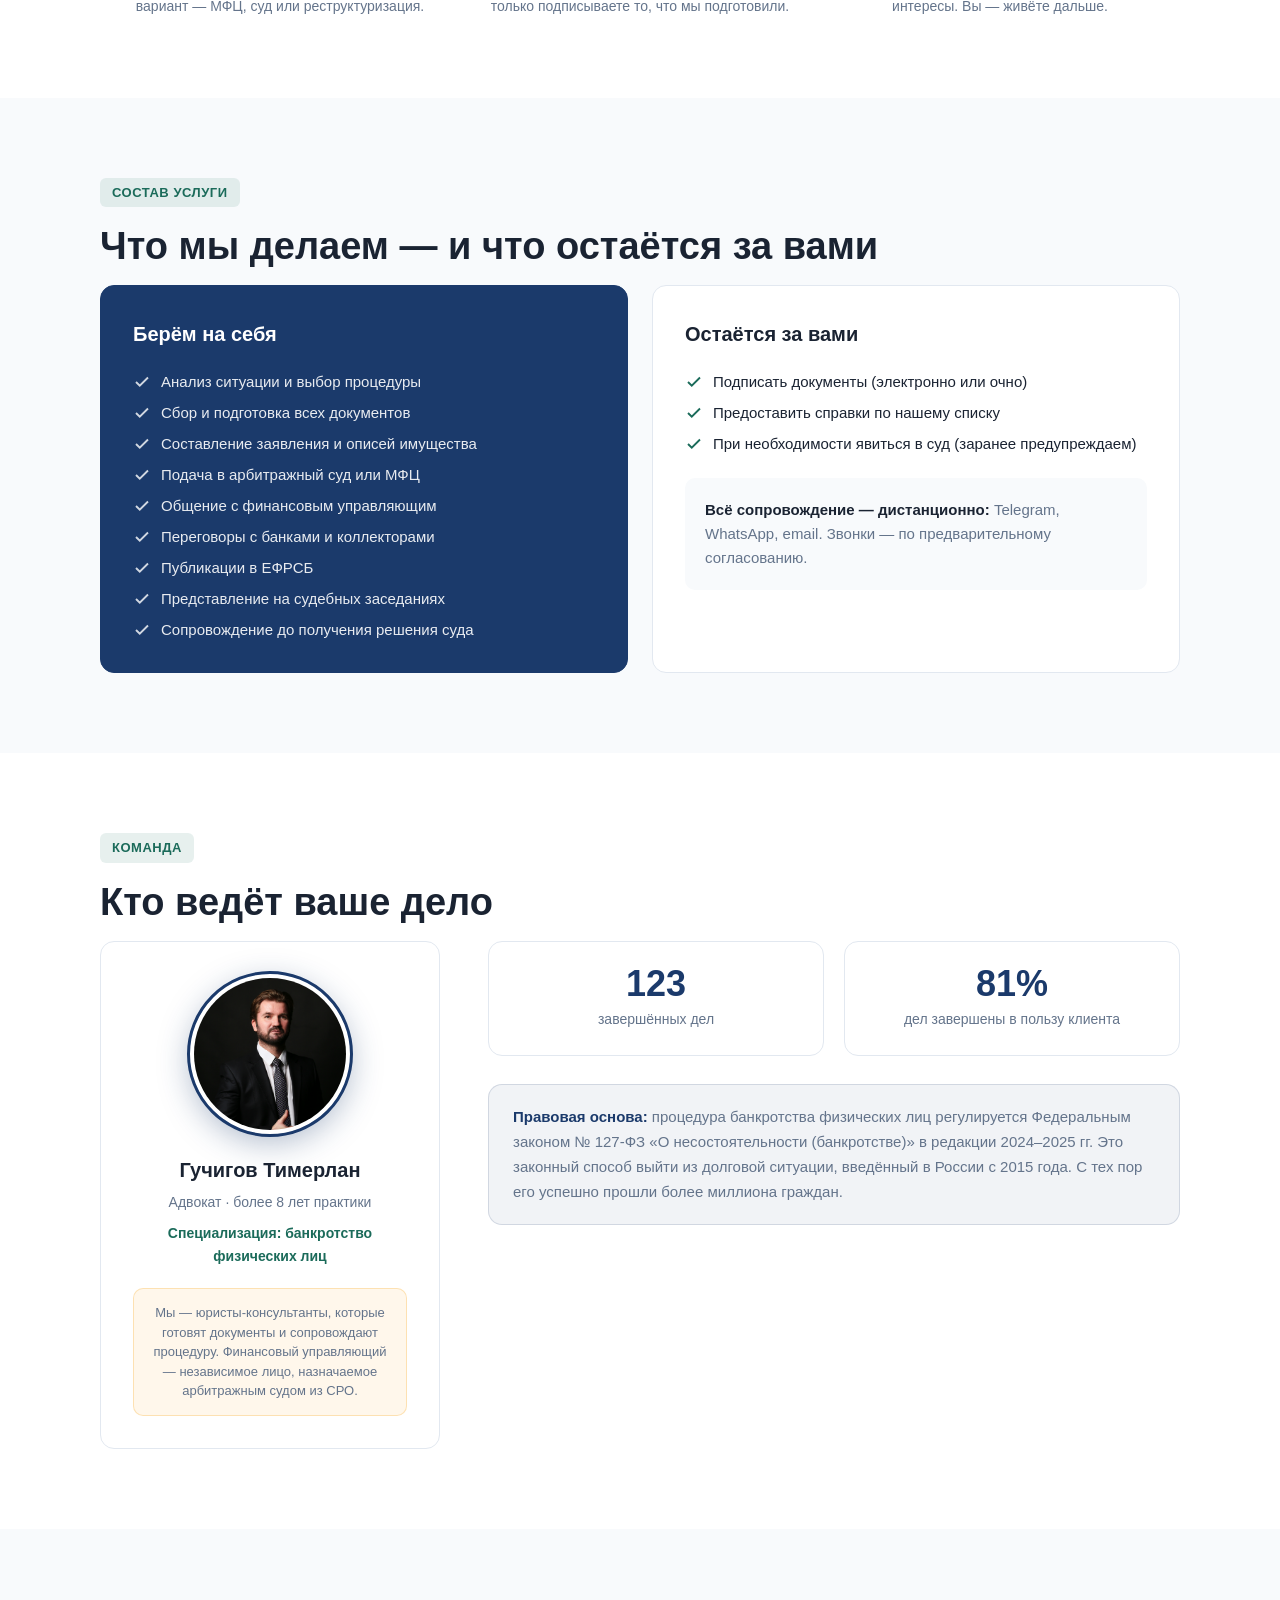
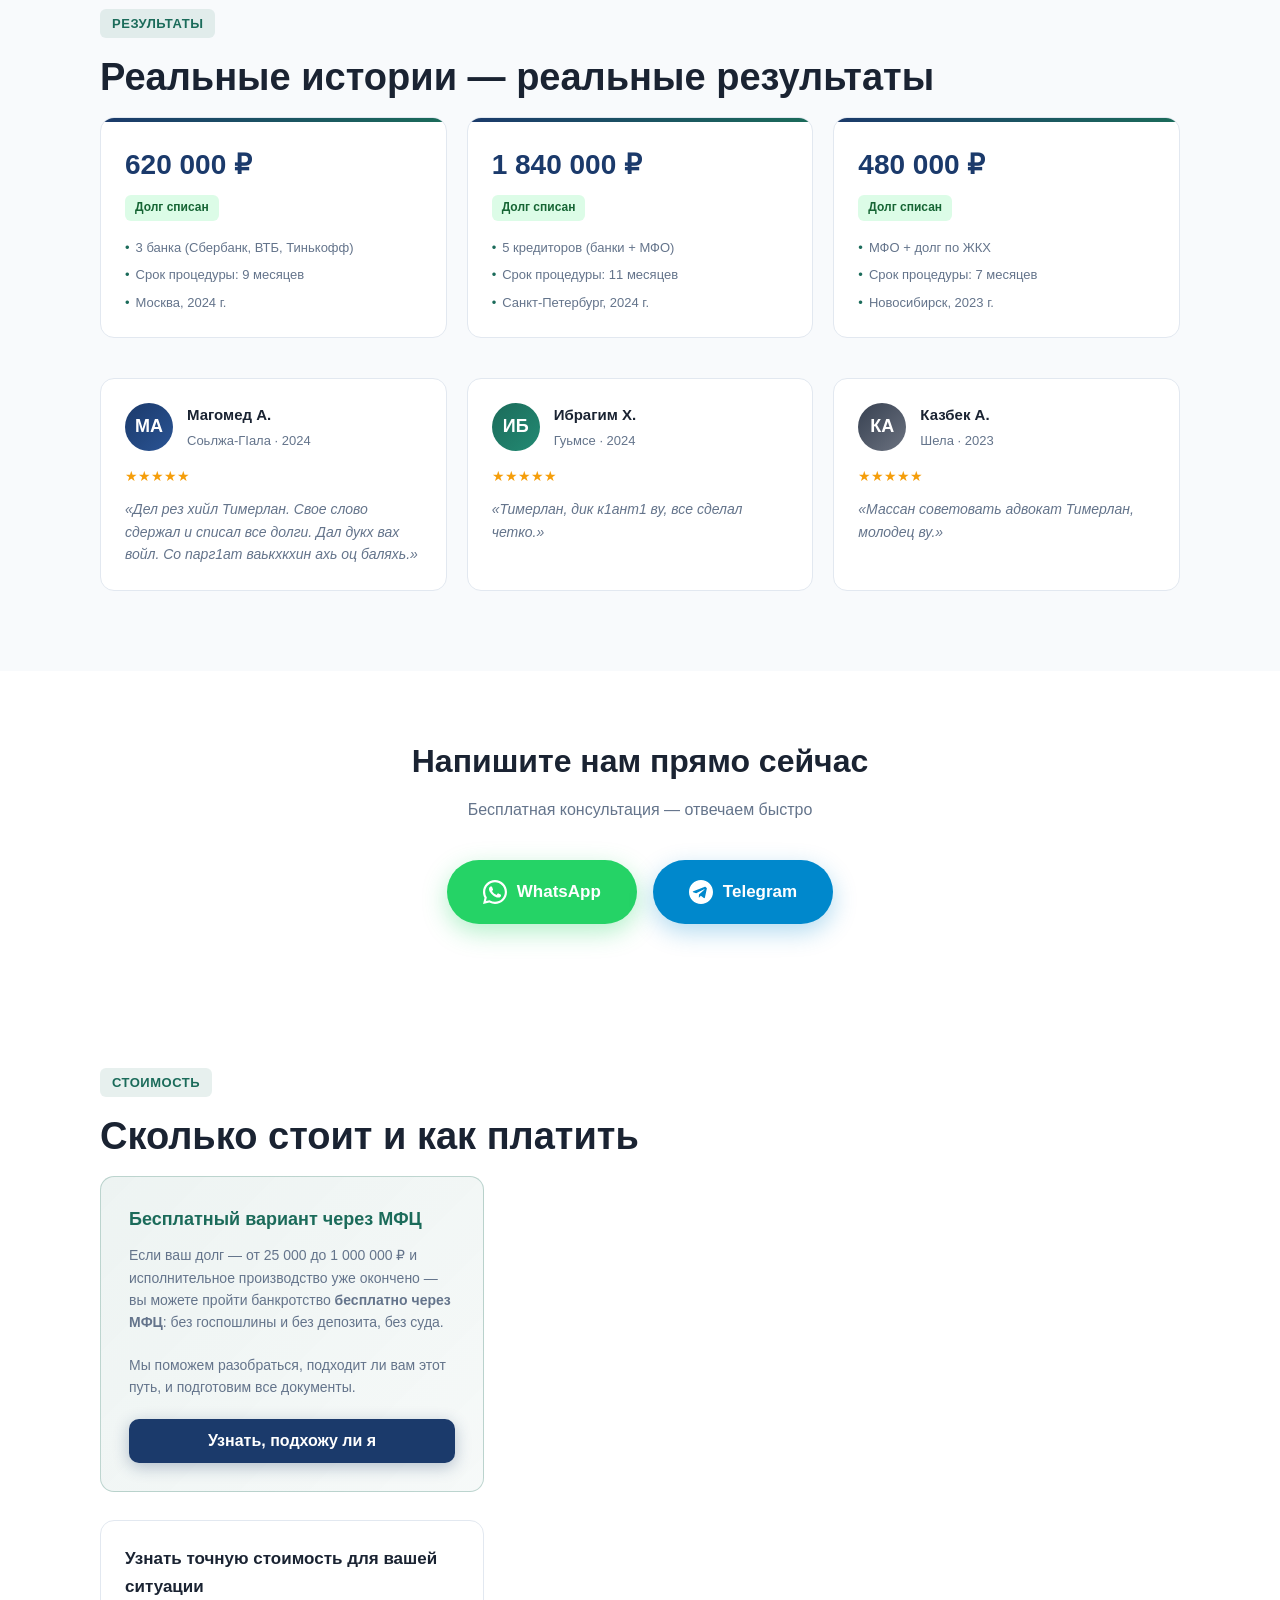
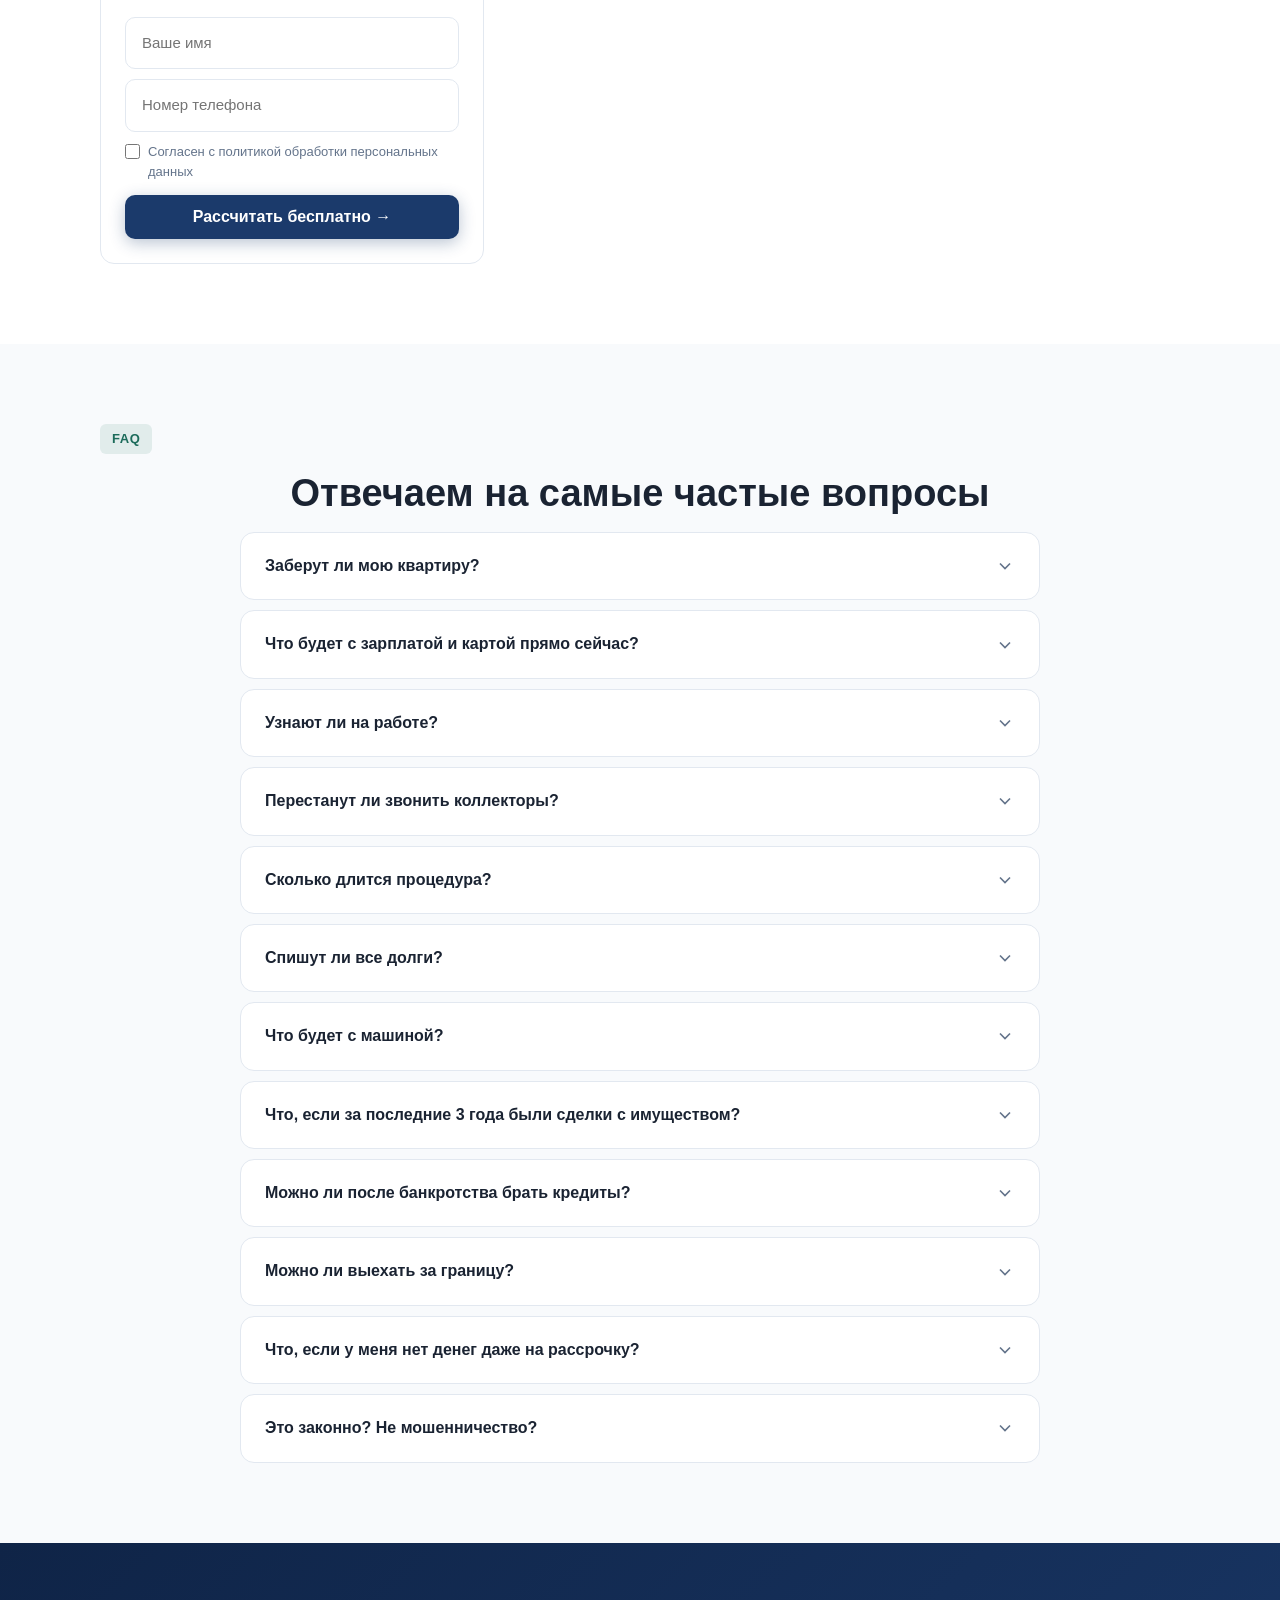
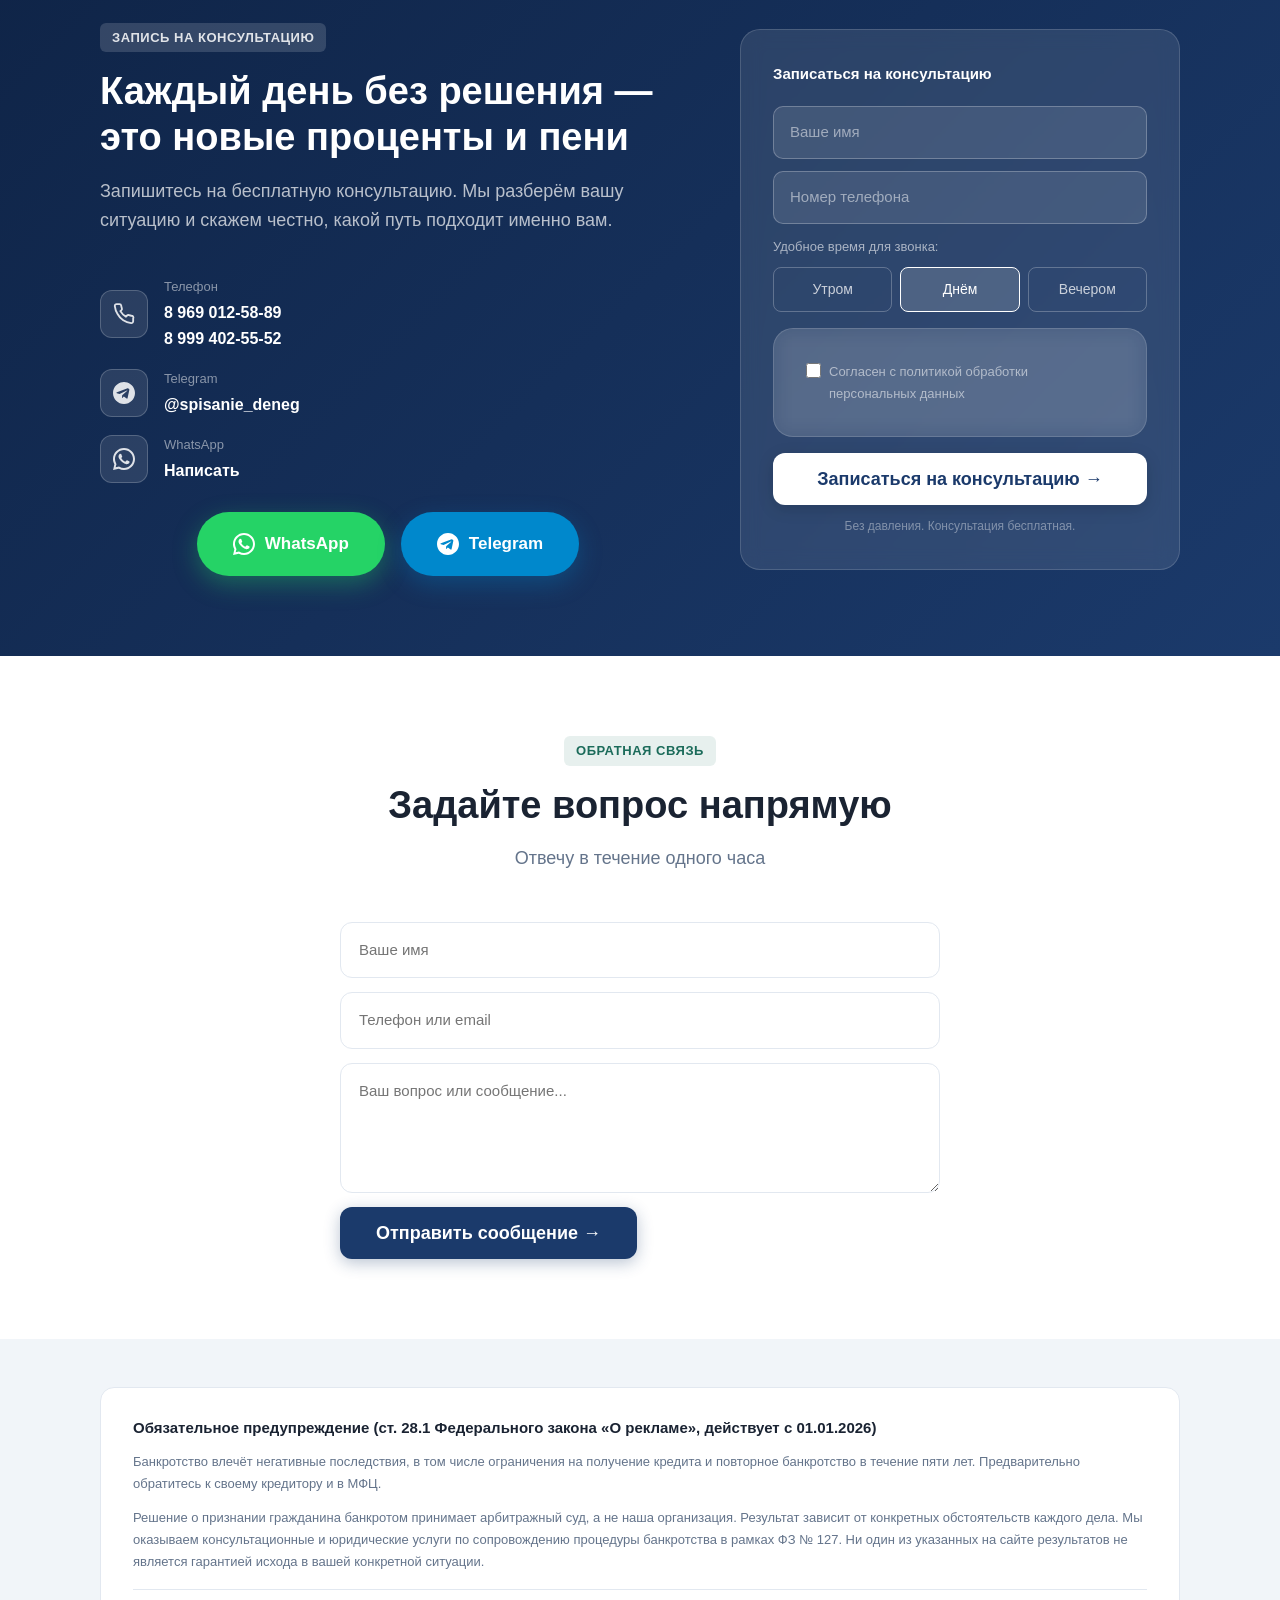
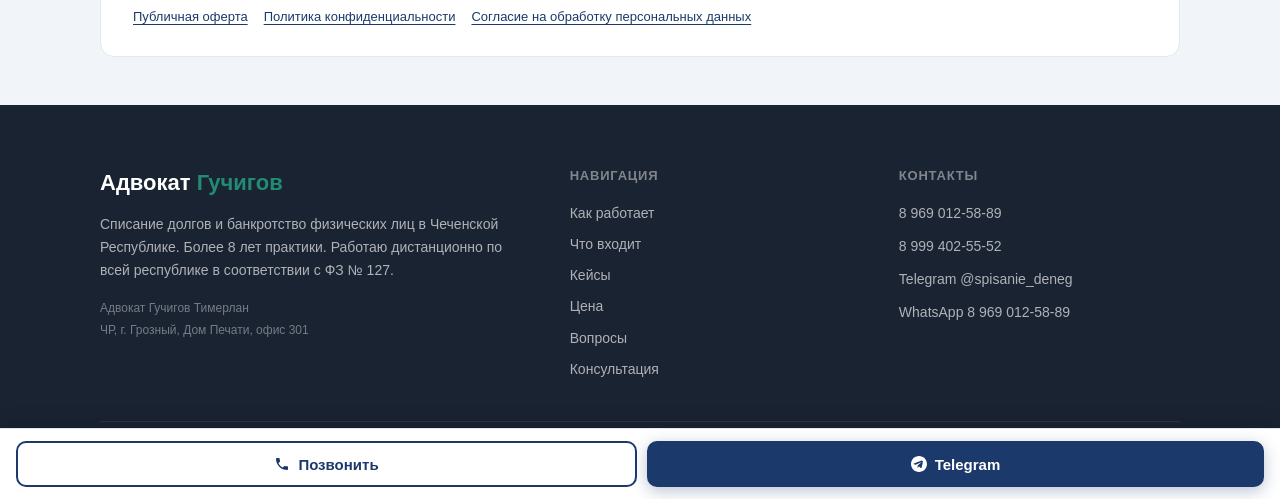
==== commit ce418a5c: "Optimize photo 5.8MB->60KB, disable heavy animations on mobile - Photo compressed 95%: 5.8 MB -> 60 " ====
--- a/index.html
+++ b/index.html
@@ -347,6 +347,13 @@
   .hero-badges{flex-direction:column}
   .calc-card{padding:24px 20px}
 }
+@media(max-width:768px){
+  .hero{animation:none!important}
+  .hero::after{display:none}
+  .hero-name-big span{animation:none!important;-webkit-text-fill-color:#4ADE80;background:none}
+  body{animation:none!important}
+  .hero-grid{will-change:auto}
+}
 
 /* ─── PREMIUM EFFECTS ───────────────────────── */
 @keyframes heroGradient{0%{background-position:0% 50%}50%{background-position:100% 50%}100%{background-position:0% 50%}}
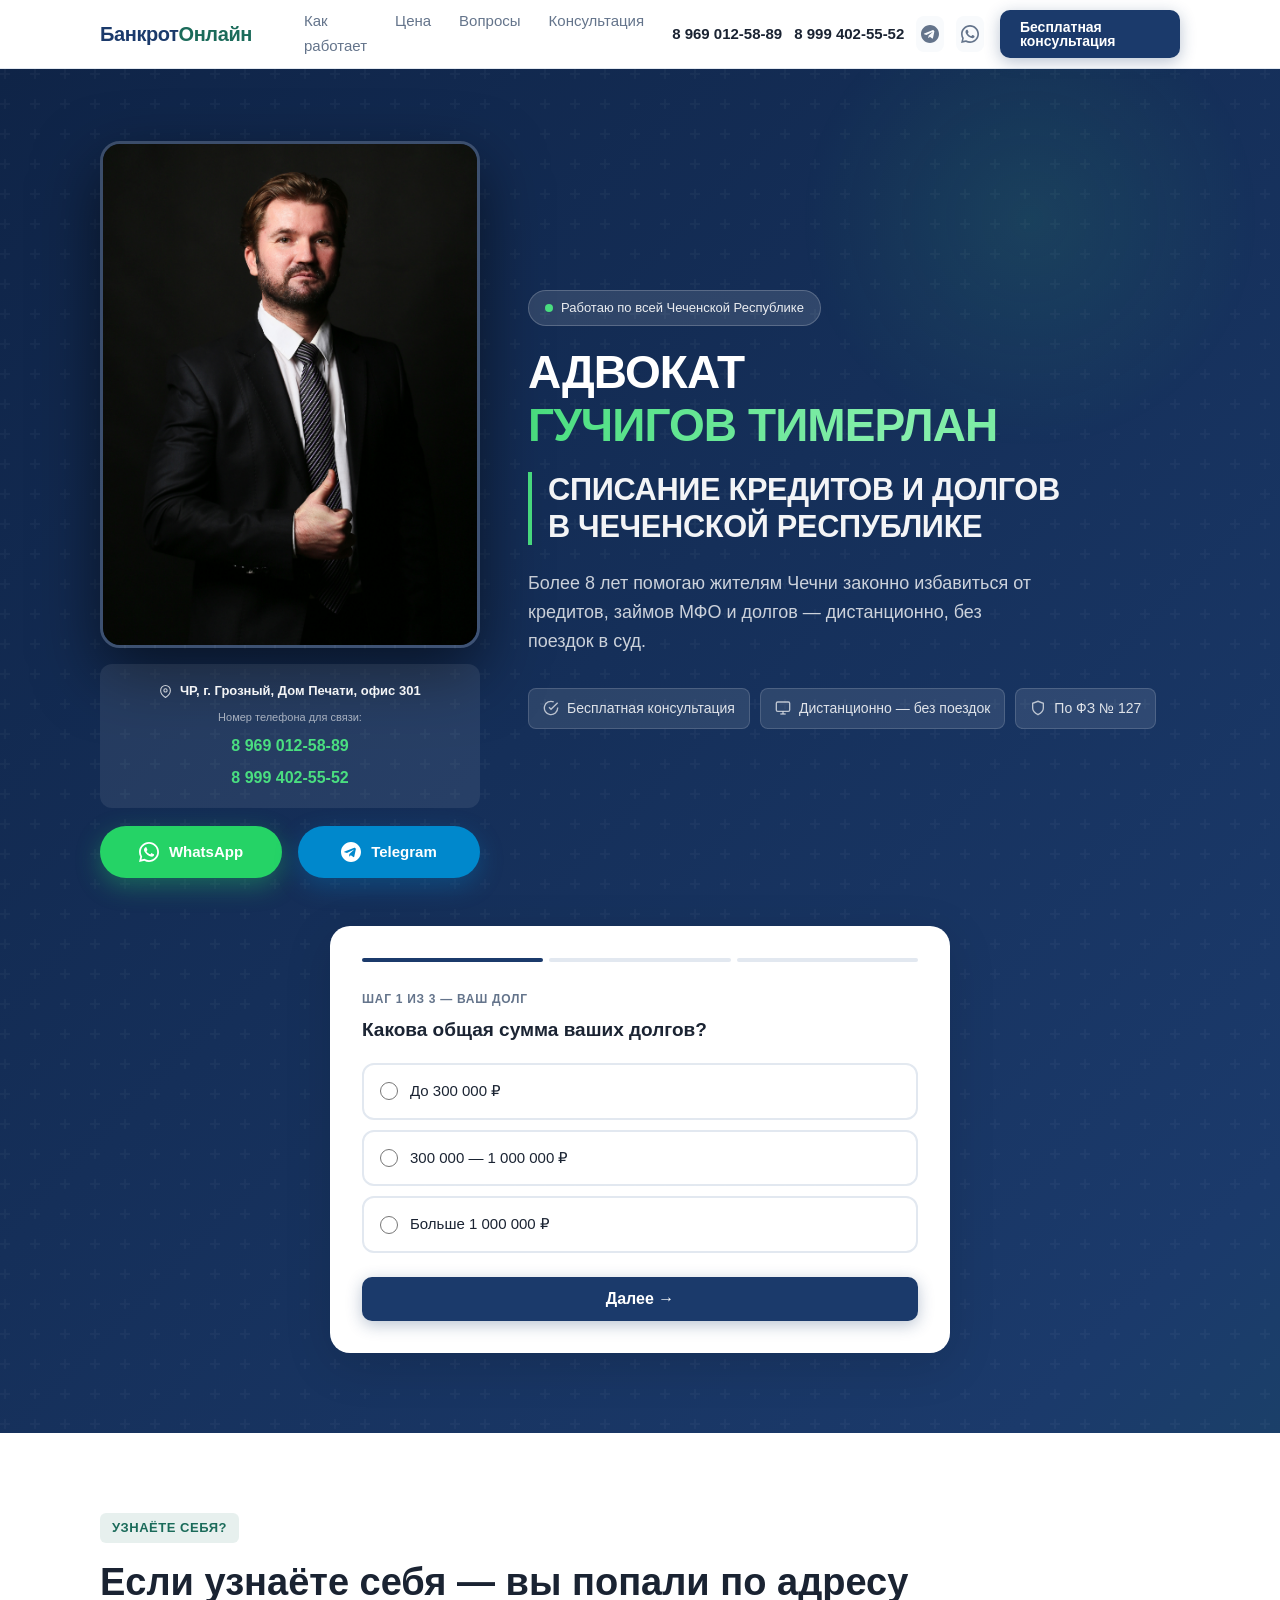
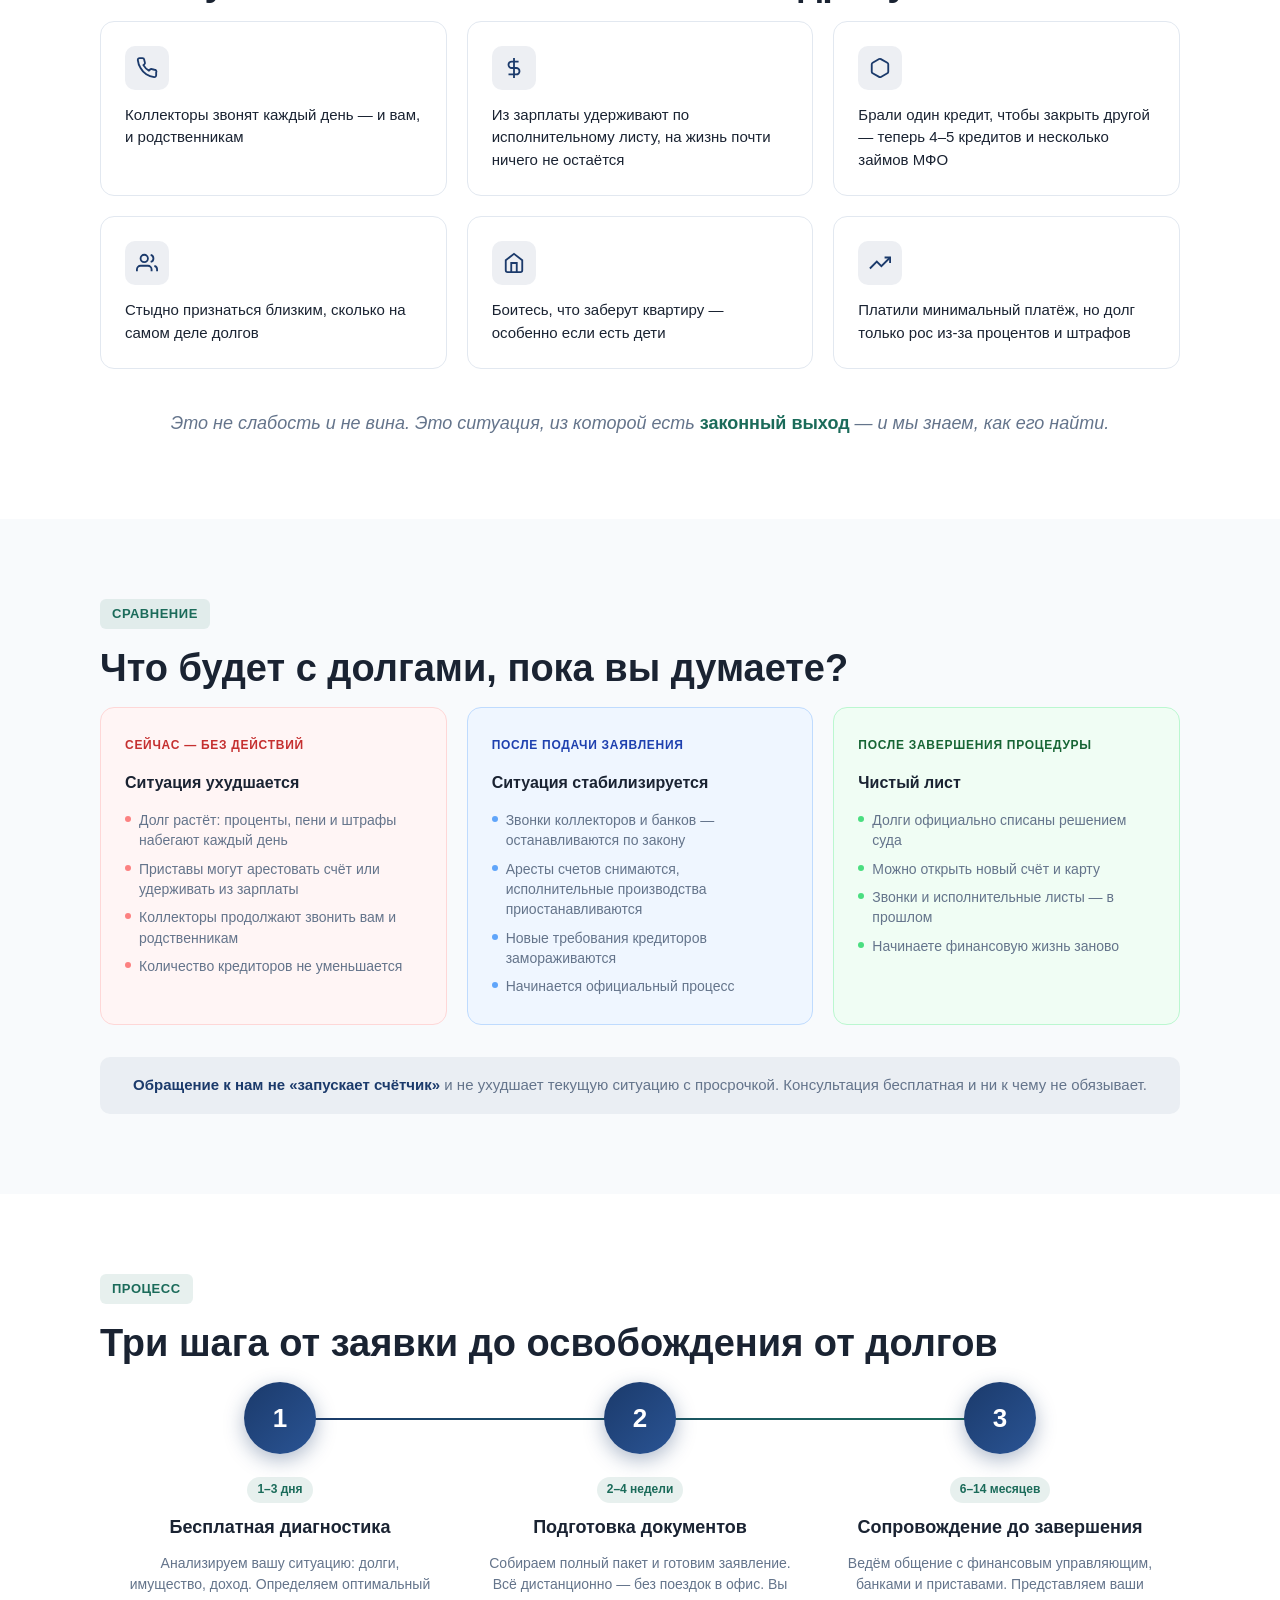
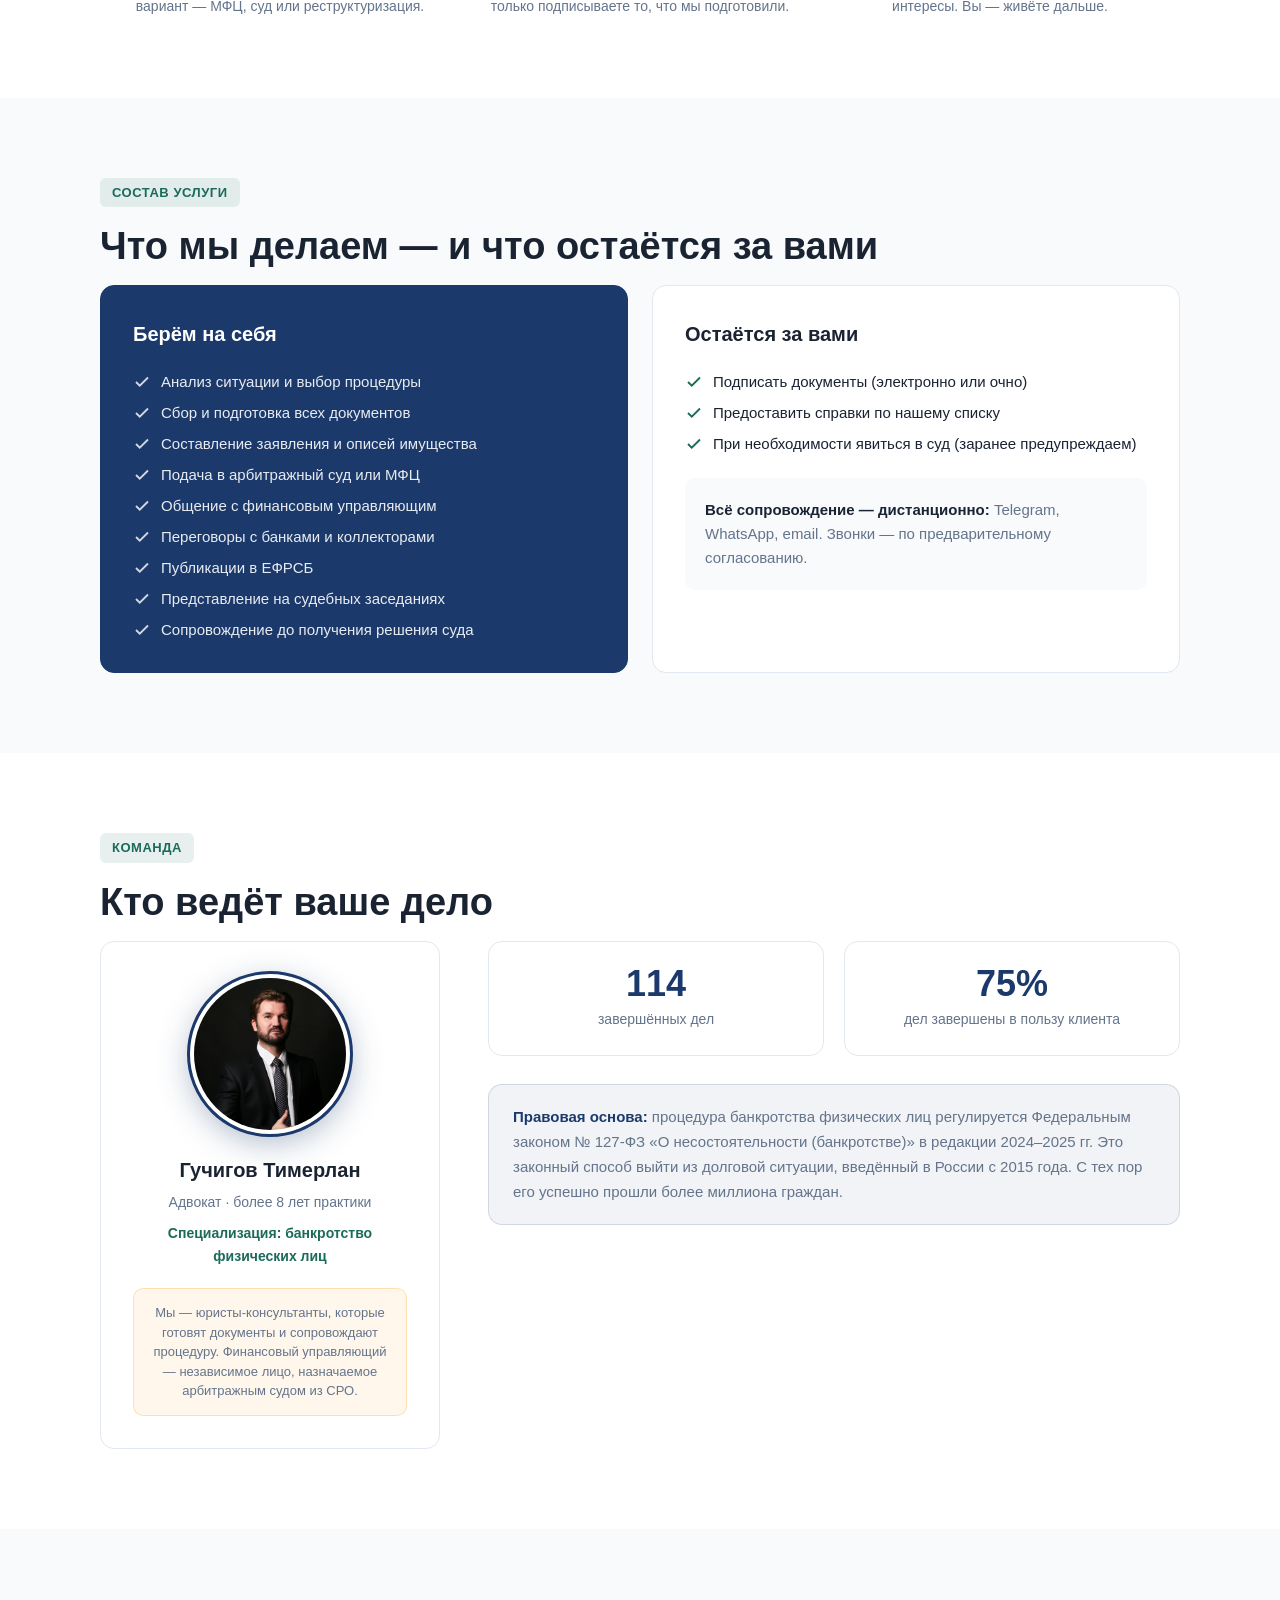
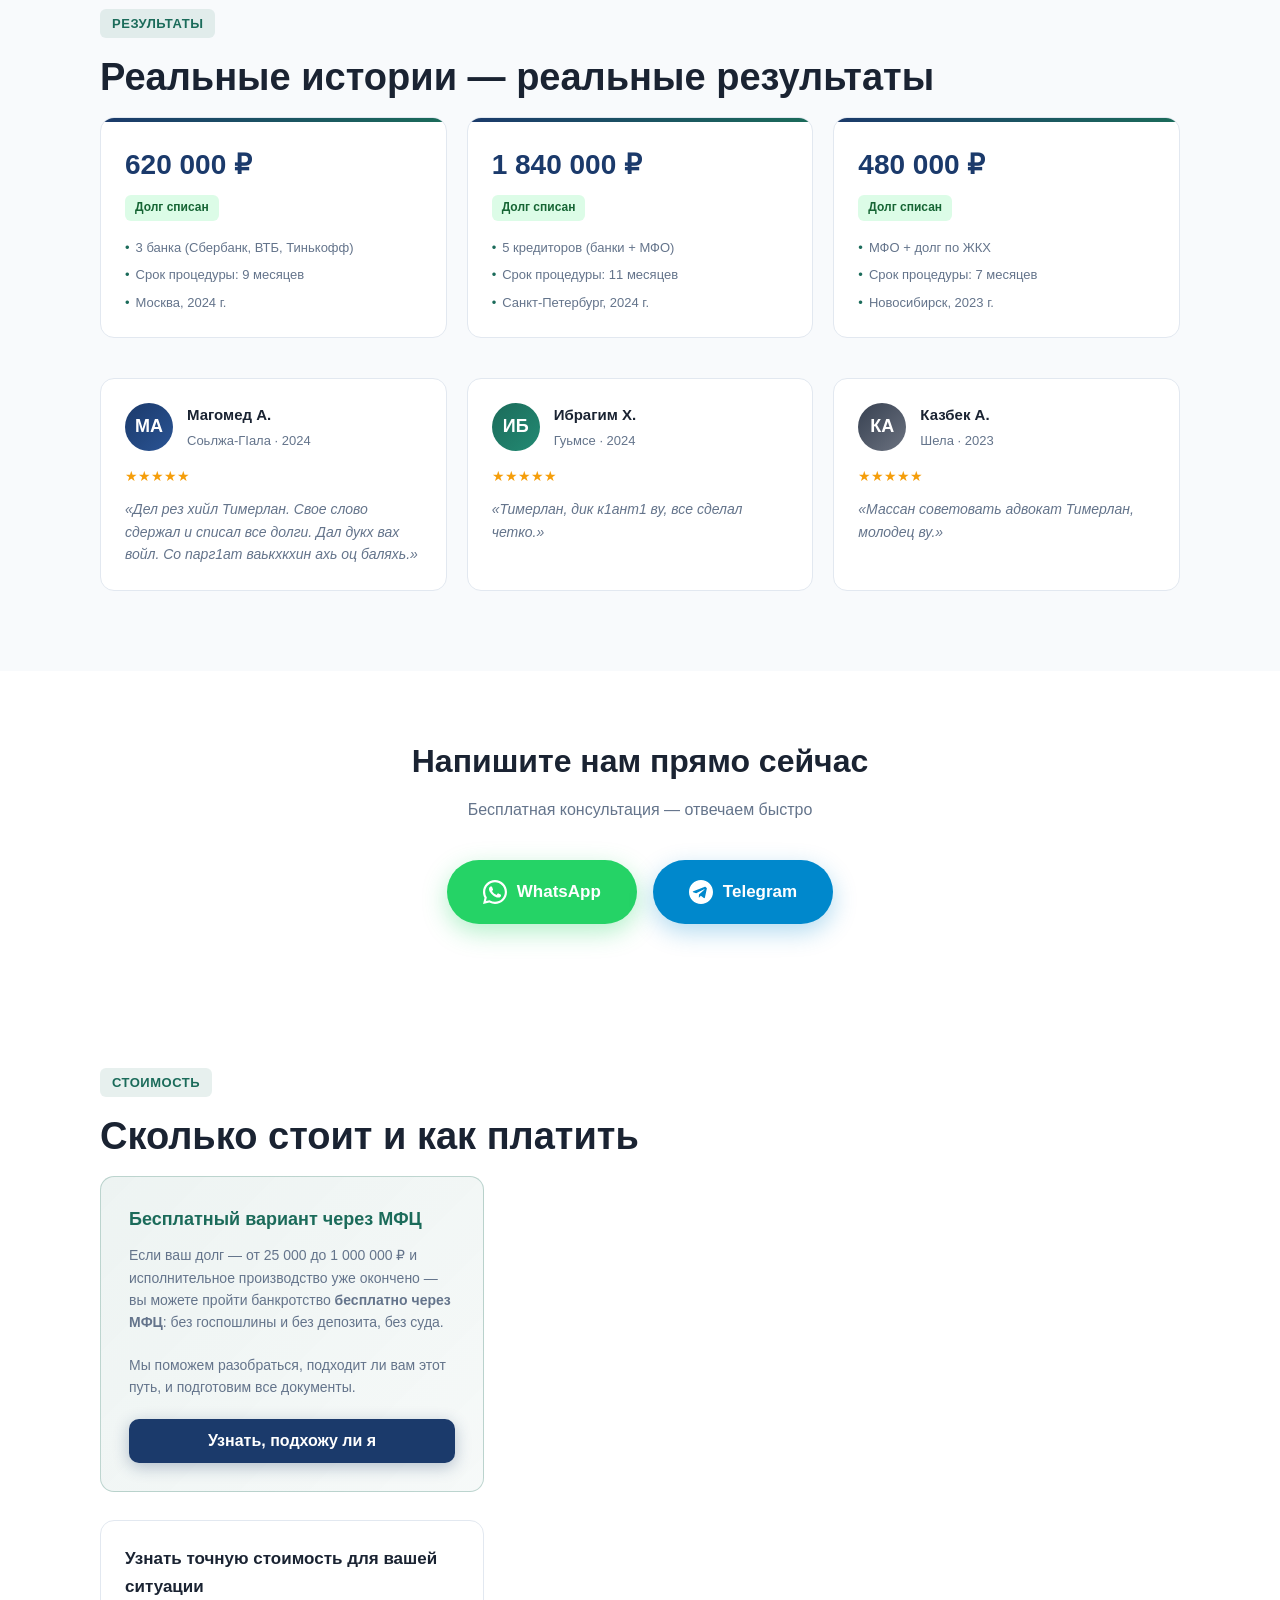
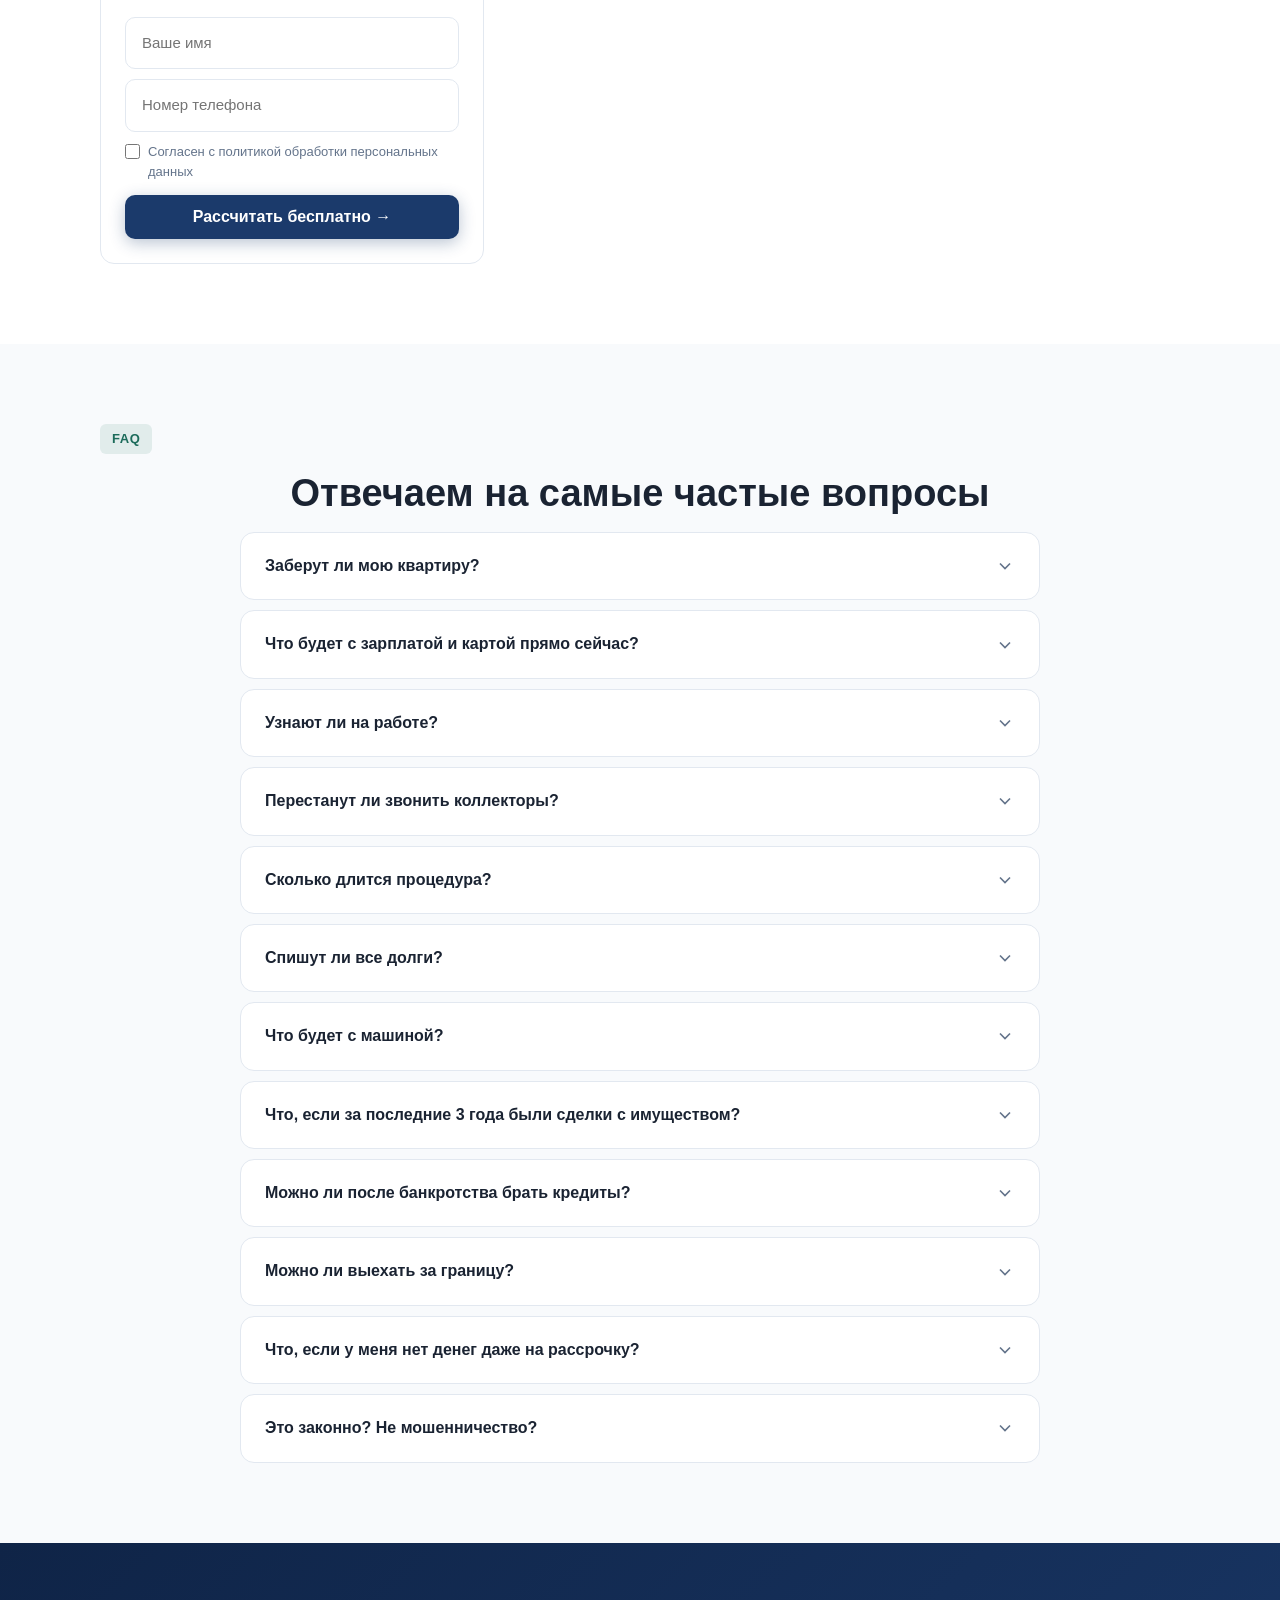
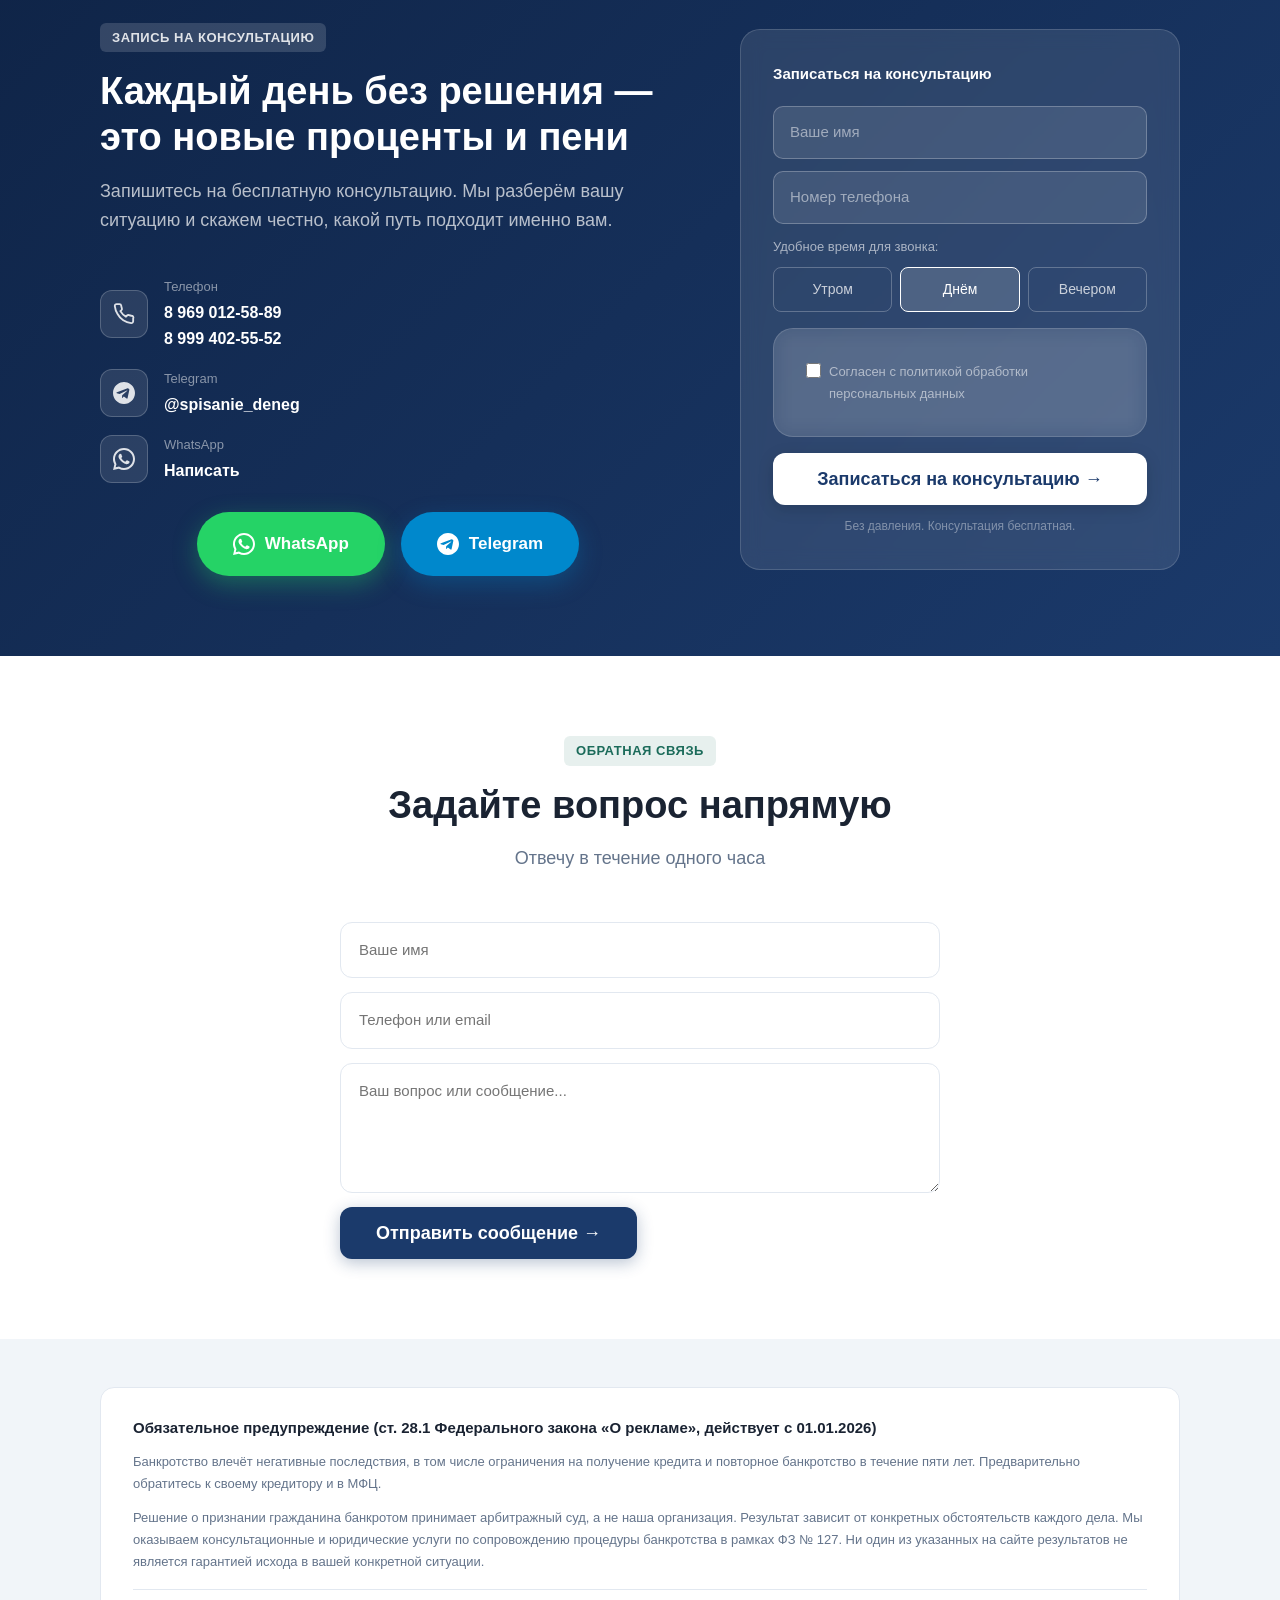
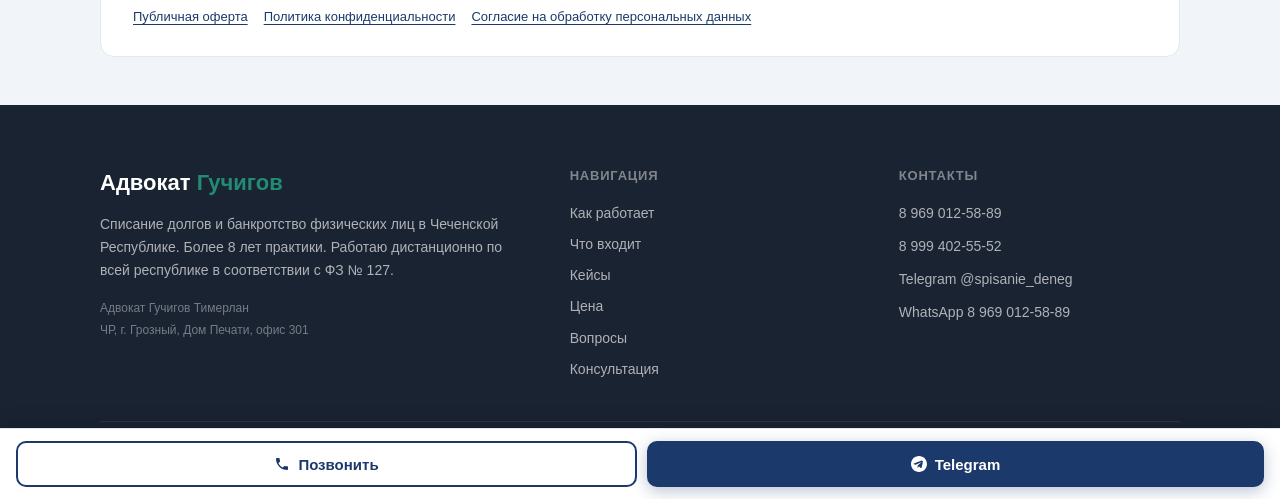
==== commit 96021d7c: "Fix transparent buttons on mobile: disable parallax opacity on mobile Parallax was fading out hero-g" ====
--- a/index.html
+++ b/index.html
@@ -1398,12 +1398,17 @@
   }, 280);
 }
 
-// ─── PARALLAX HERO ───────────────────────────
+// ─── PARALLAX HERO (только десктоп) ──────────
 (function(){
   const grid = document.querySelector('.hero-grid');
   const hero = document.querySelector('.hero');
   if(!grid || !hero) return;
   window.addEventListener('scroll',function(){
+    if(window.innerWidth < 768){
+      grid.style.transform = '';
+      grid.style.opacity = '';
+      return;
+    }
     const s = window.scrollY;
     if(s < hero.offsetHeight * 1.2){
       grid.style.transform = 'translateY(' + (s * 0.12) + 'px)';
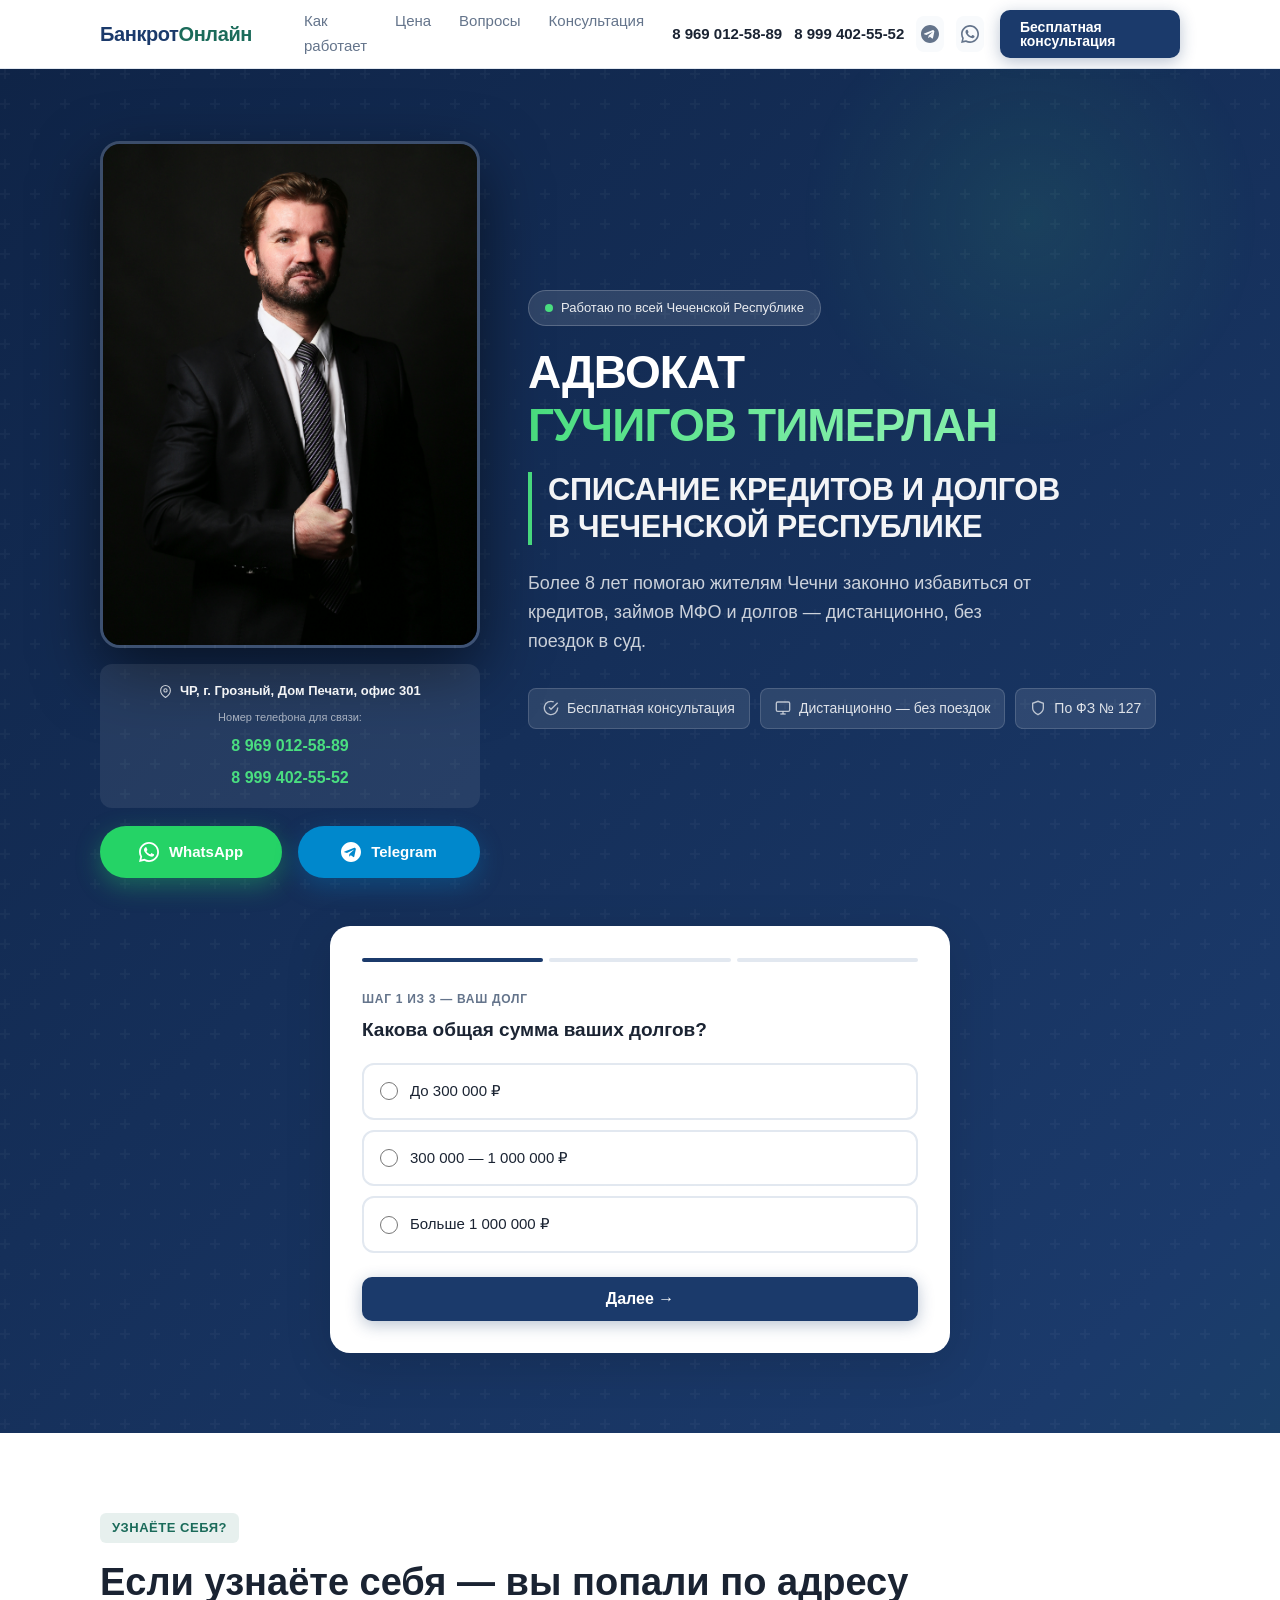
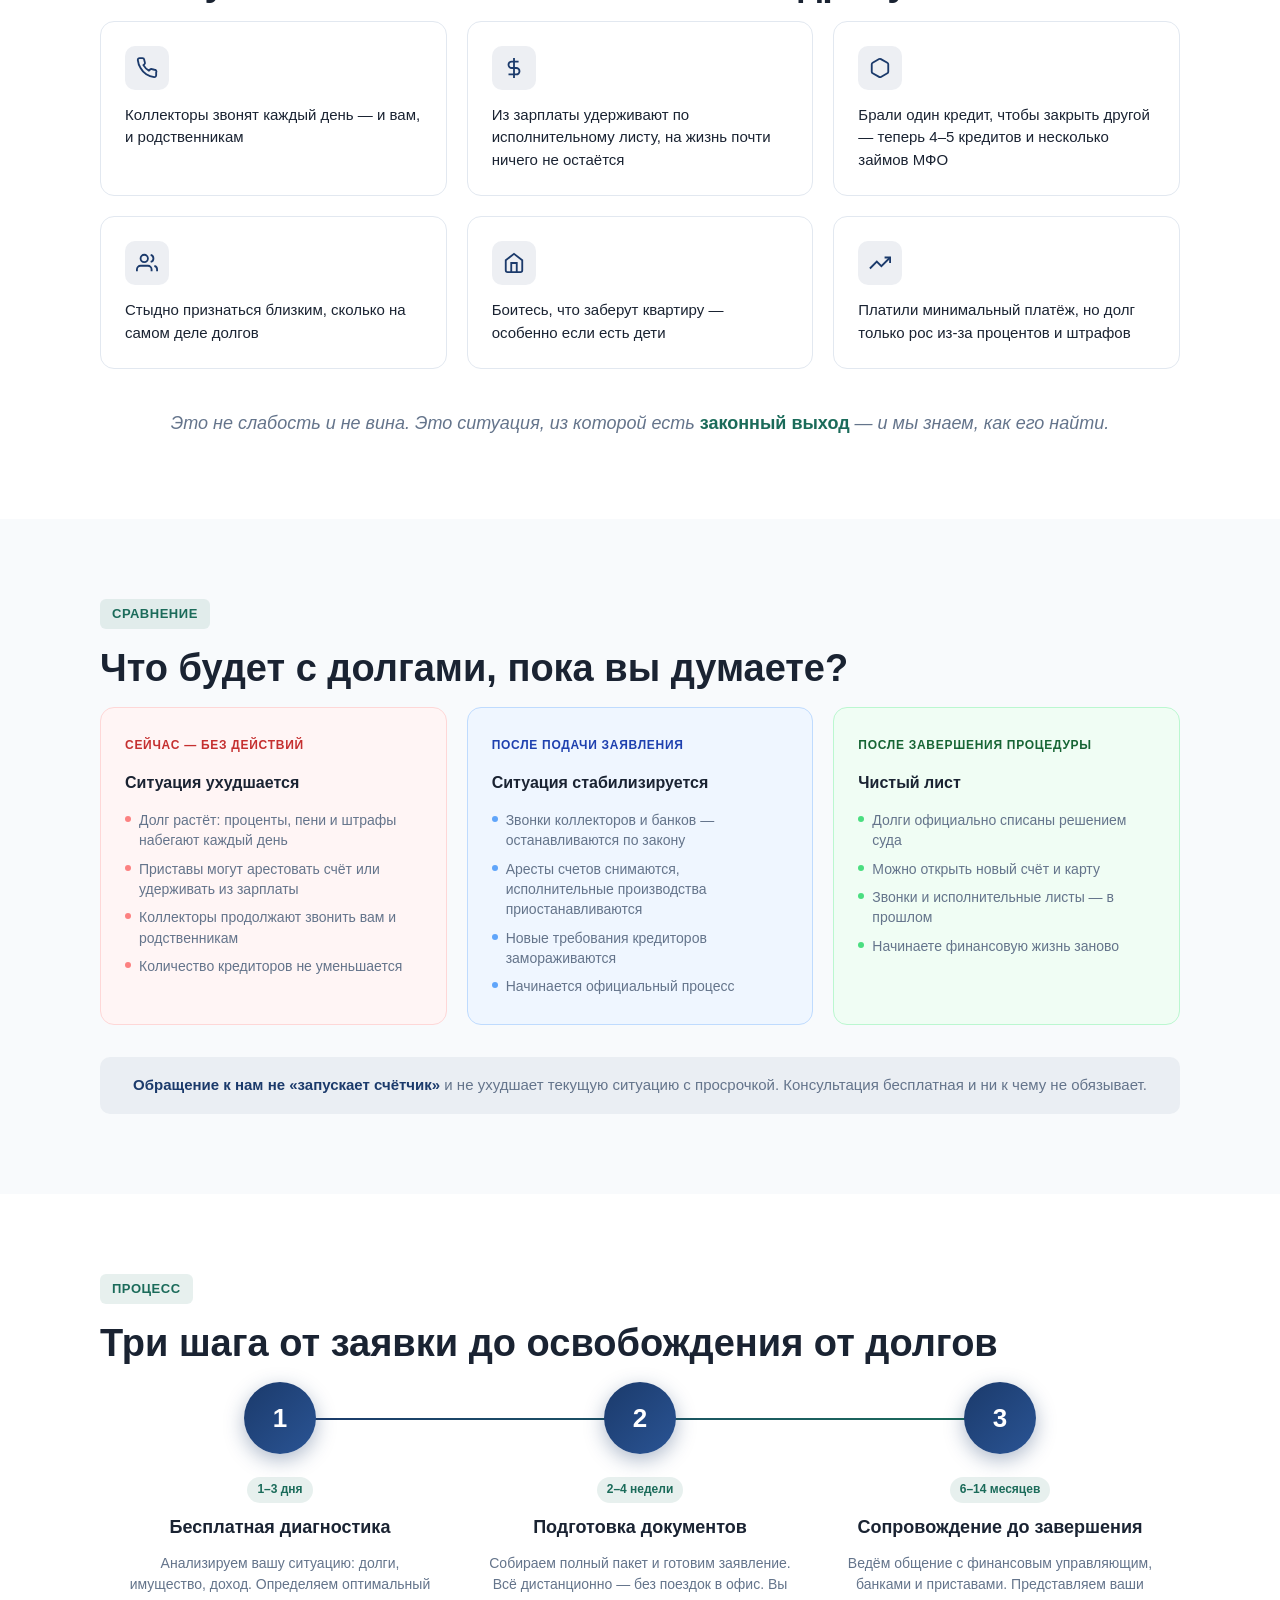
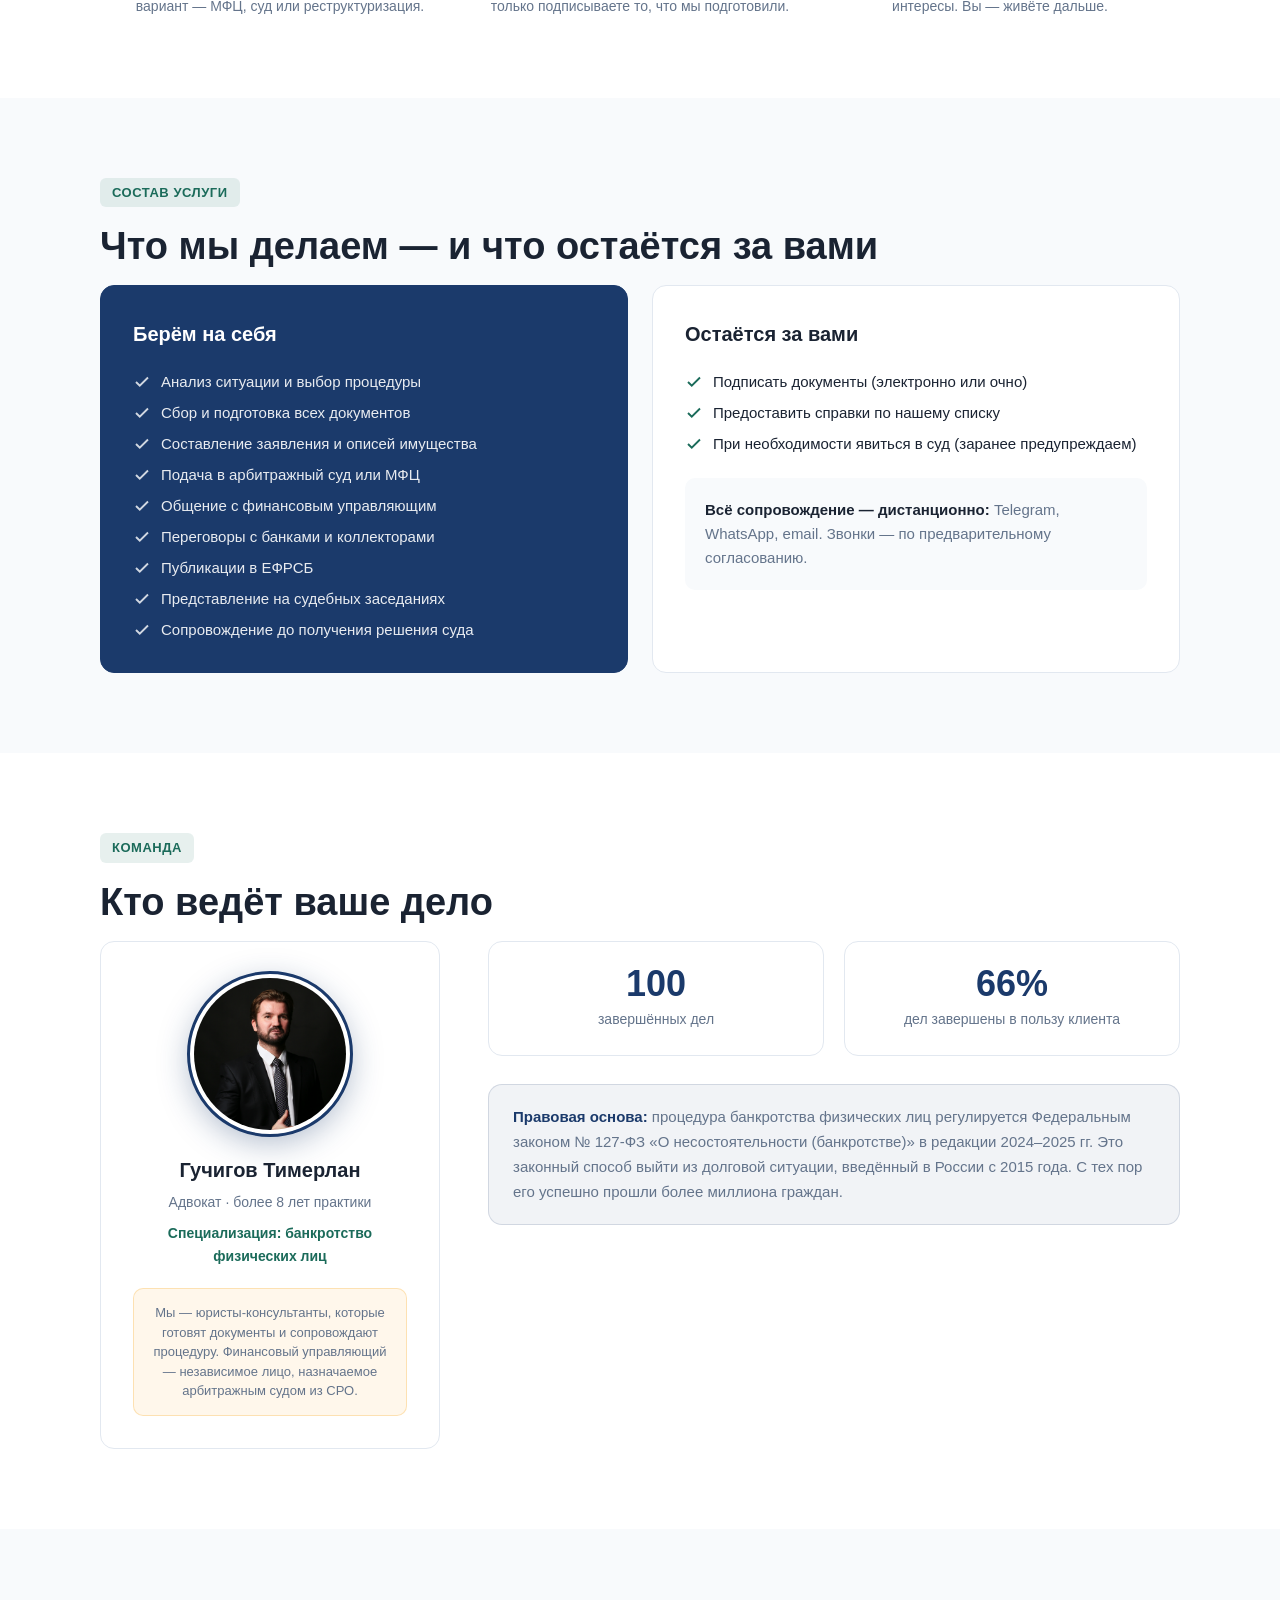
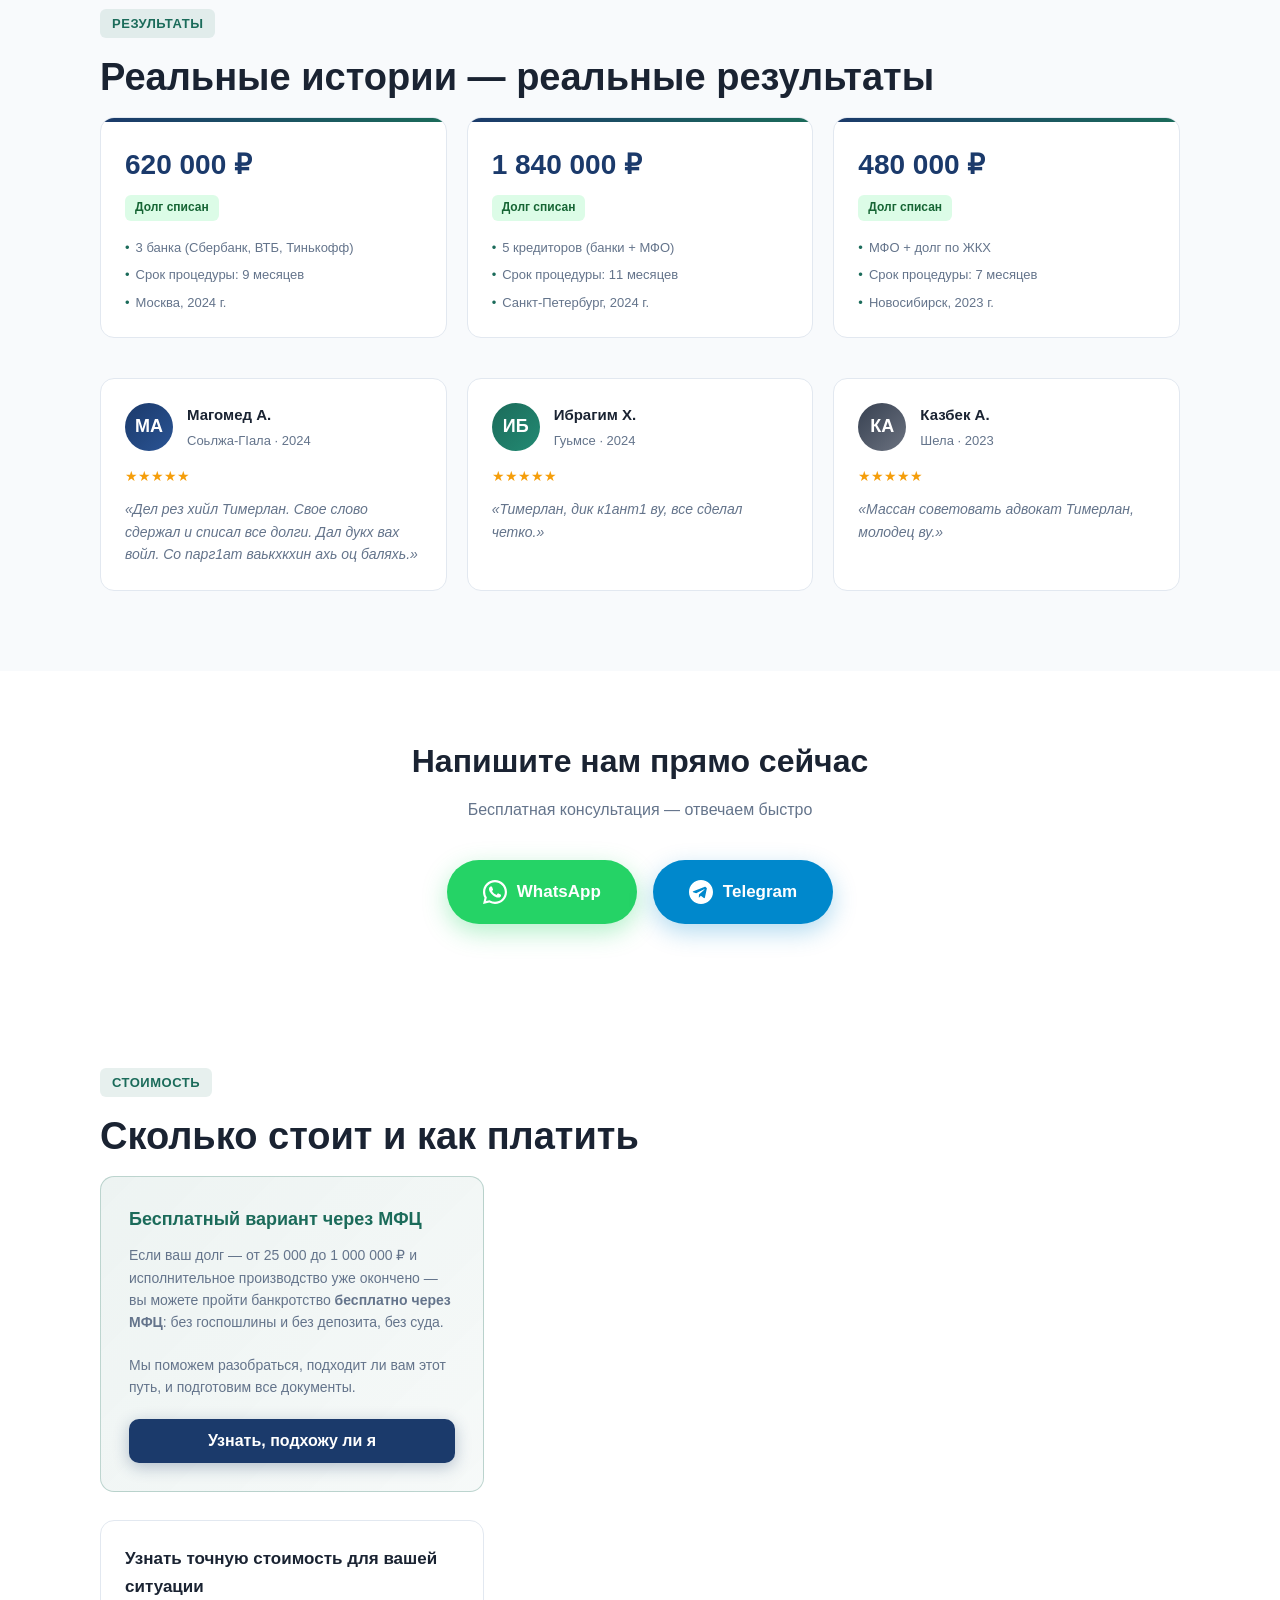
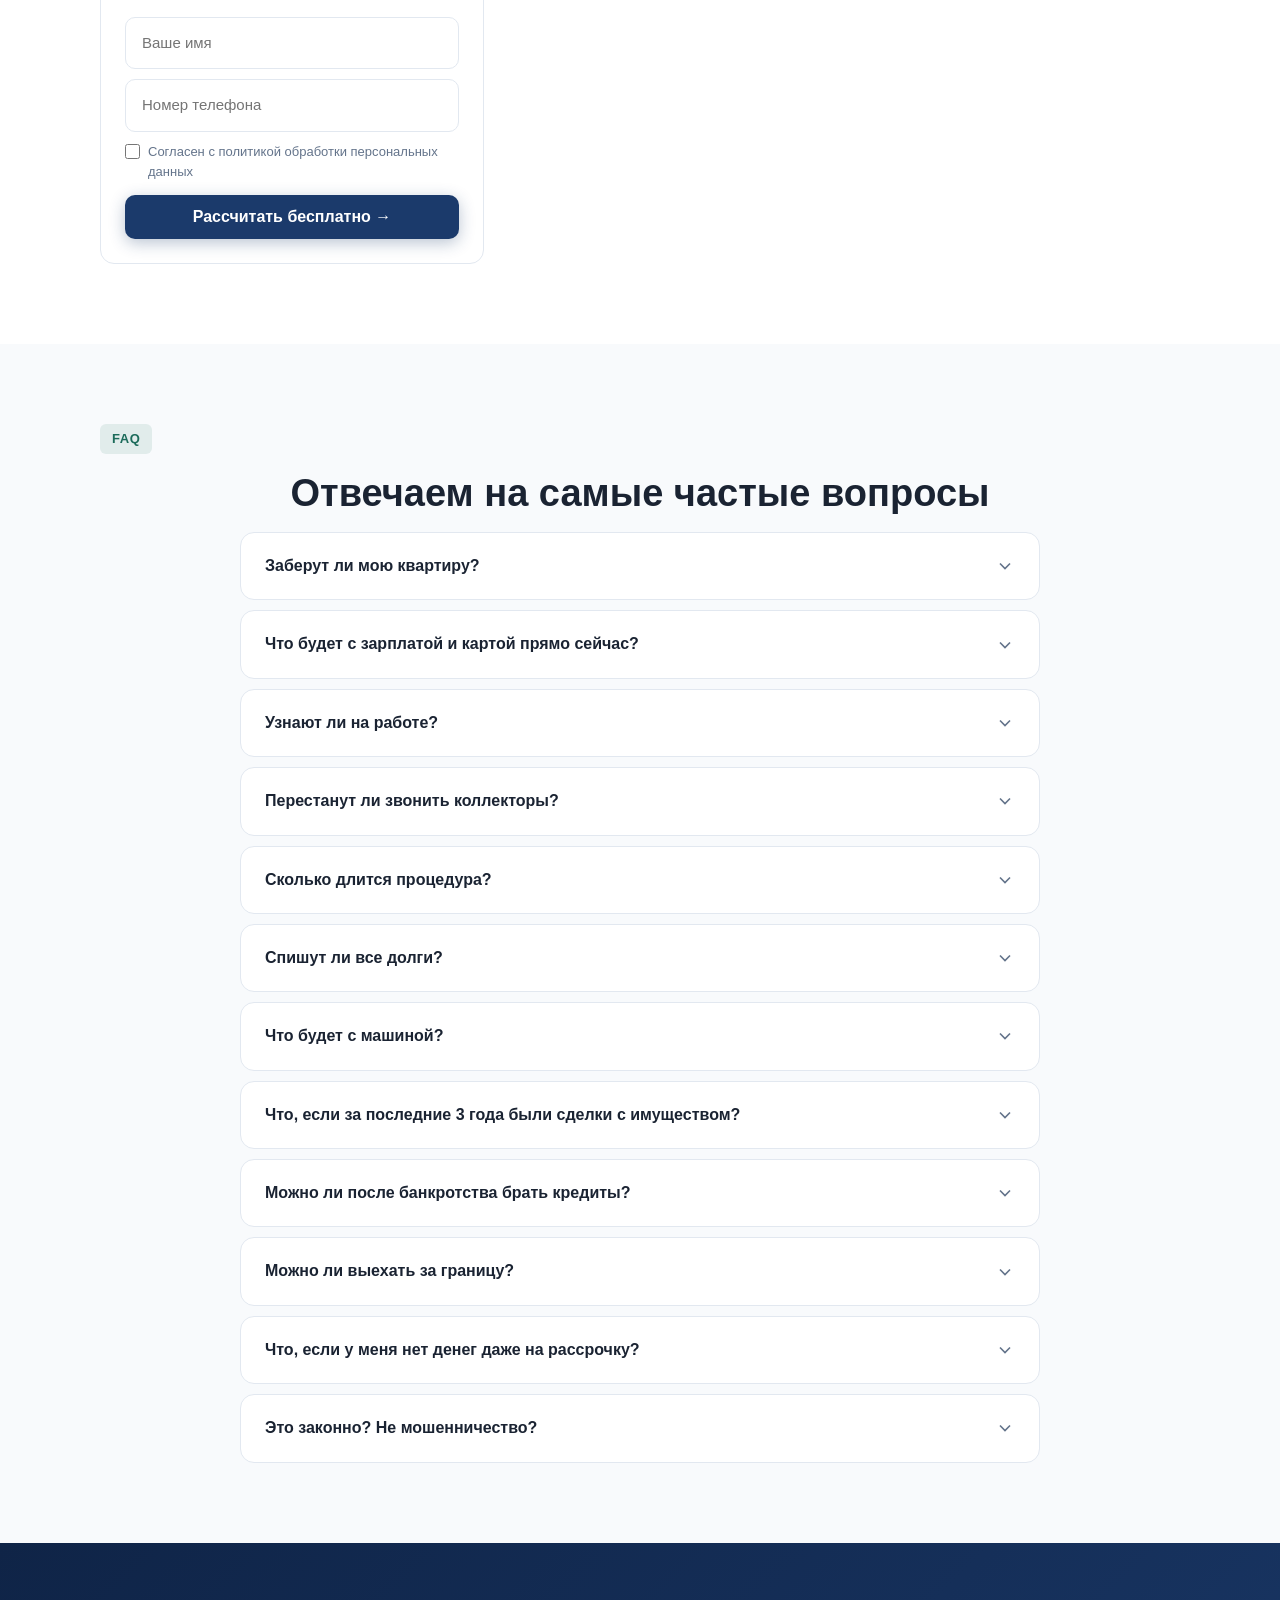
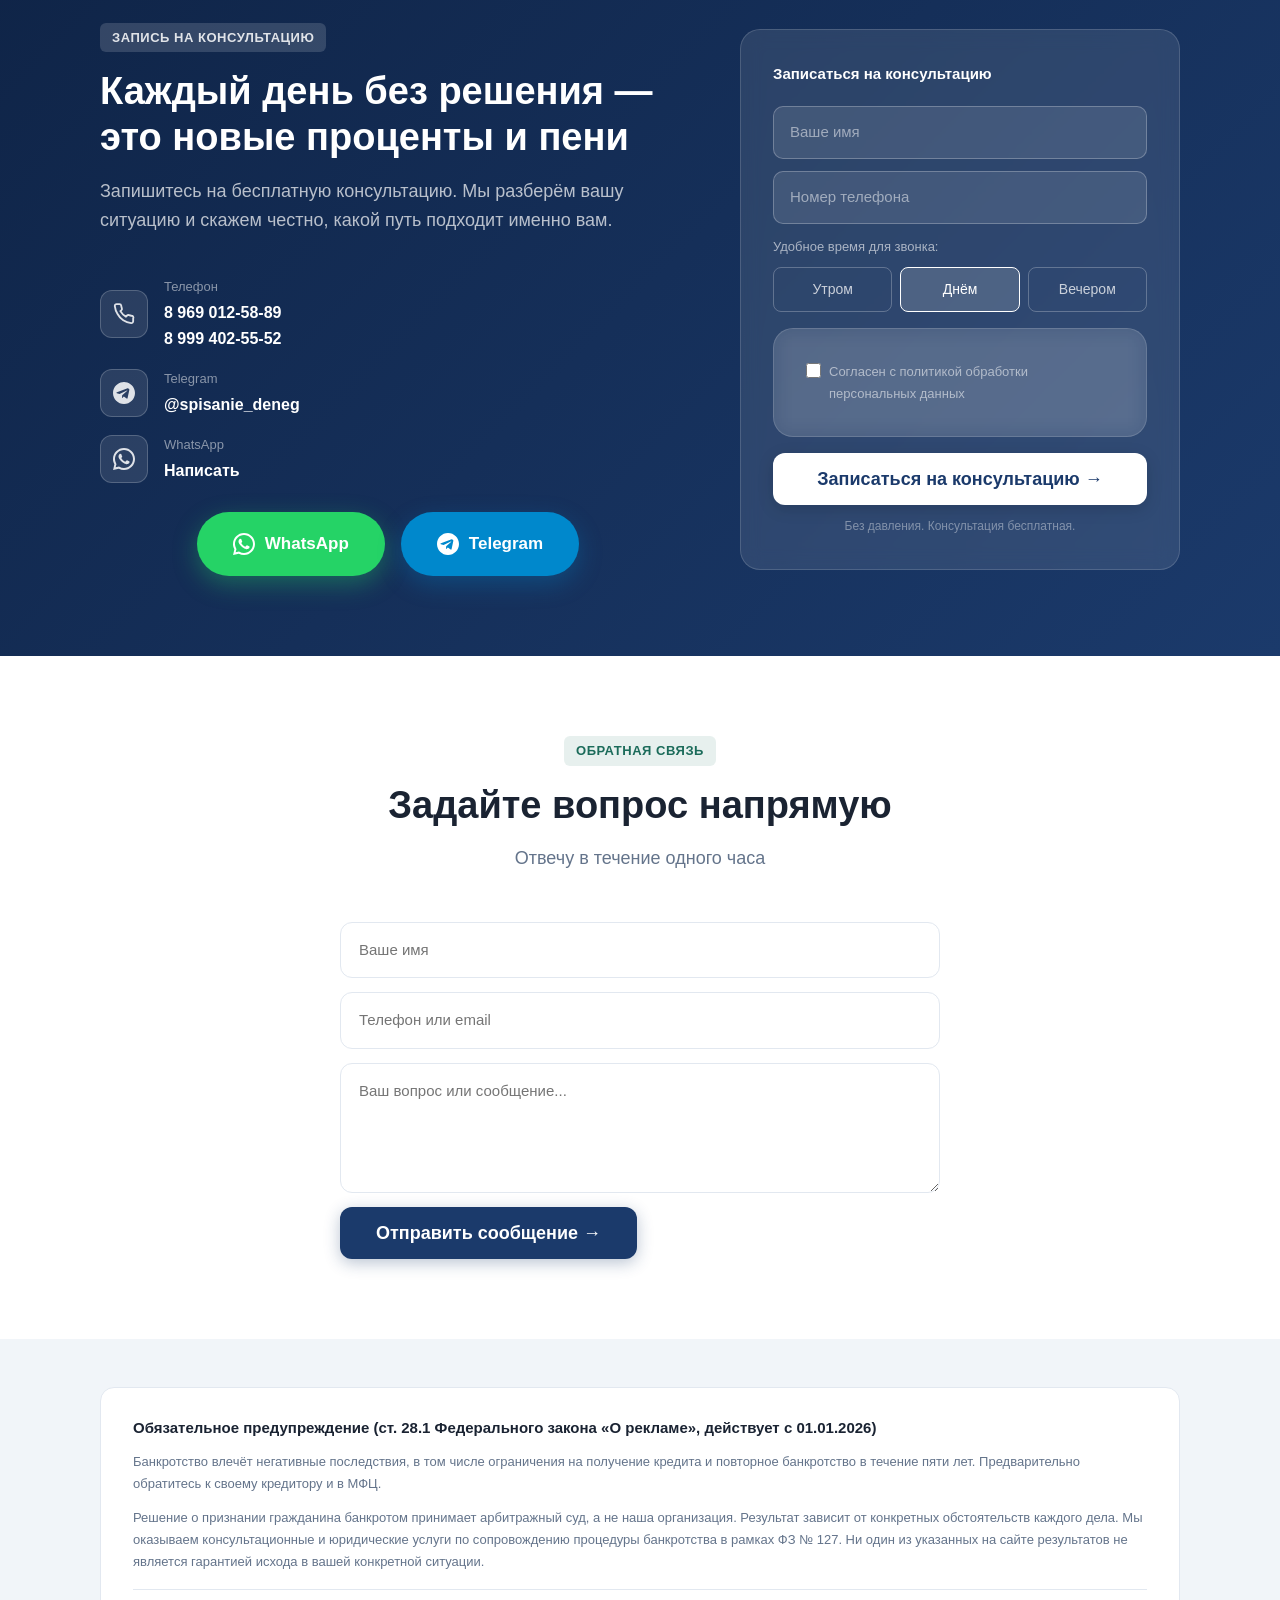
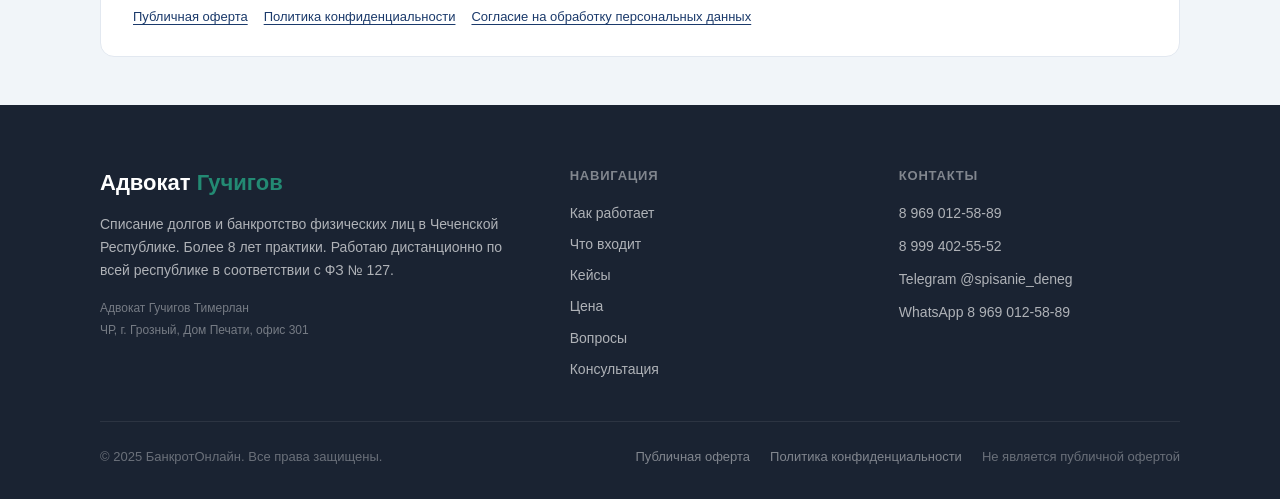
==== commit d1f3d1d9: "Fix last yourusername placeholder in mobile nav Telegram link Co-Authored-By: Claude Sonnet 4.6 <nor" ====
--- a/index.html
+++ b/index.html
@@ -462,7 +462,7 @@
     <svg width="16" height="16" viewBox="0 0 24 24" fill="currentColor"><path d="M6.62 10.79c1.44 2.83 3.76 5.14 6.59 6.59l2.2-2.2c.27-.27.67-.36 1.02-.24 1.12.37 2.33.57 3.57.57.55 0 1 .45 1 1V20c0 .55-.45 1-1 1-9.39 0-17-7.61-17-17 0-.55.45-1 1-1h3.5c.55 0 1 .45 1 1 0 1.25.2 2.45.57 3.57.11.35.03.74-.25 1.02l-2.2 2.2z"/></svg>
     Позвонить
   </a>
-  <a href="https://t.me/yourusername" class="btn btn-primary" target="_blank">
+  <a href="https://t.me/spisanie_deneg" class="btn btn-primary" target="_blank">
     <svg width="16" height="16" viewBox="0 0 24 24" fill="currentColor"><path d="M12 0C5.373 0 0 5.373 0 12s5.373 12 12 12 12-5.373 12-12S18.627 0 12 0zm5.894 8.221l-1.97 9.28c-.145.658-.537.818-1.084.508l-3-2.21-1.447 1.394c-.16.16-.295.295-.605.295l.213-3.053 5.56-5.023c.242-.213-.054-.333-.373-.12L7.17 13.168l-2.96-.924c-.643-.204-.657-.643.136-.953l11.57-4.461c.537-.194 1.006.131.978.391z"/></svg>
     Telegram
   </a>
